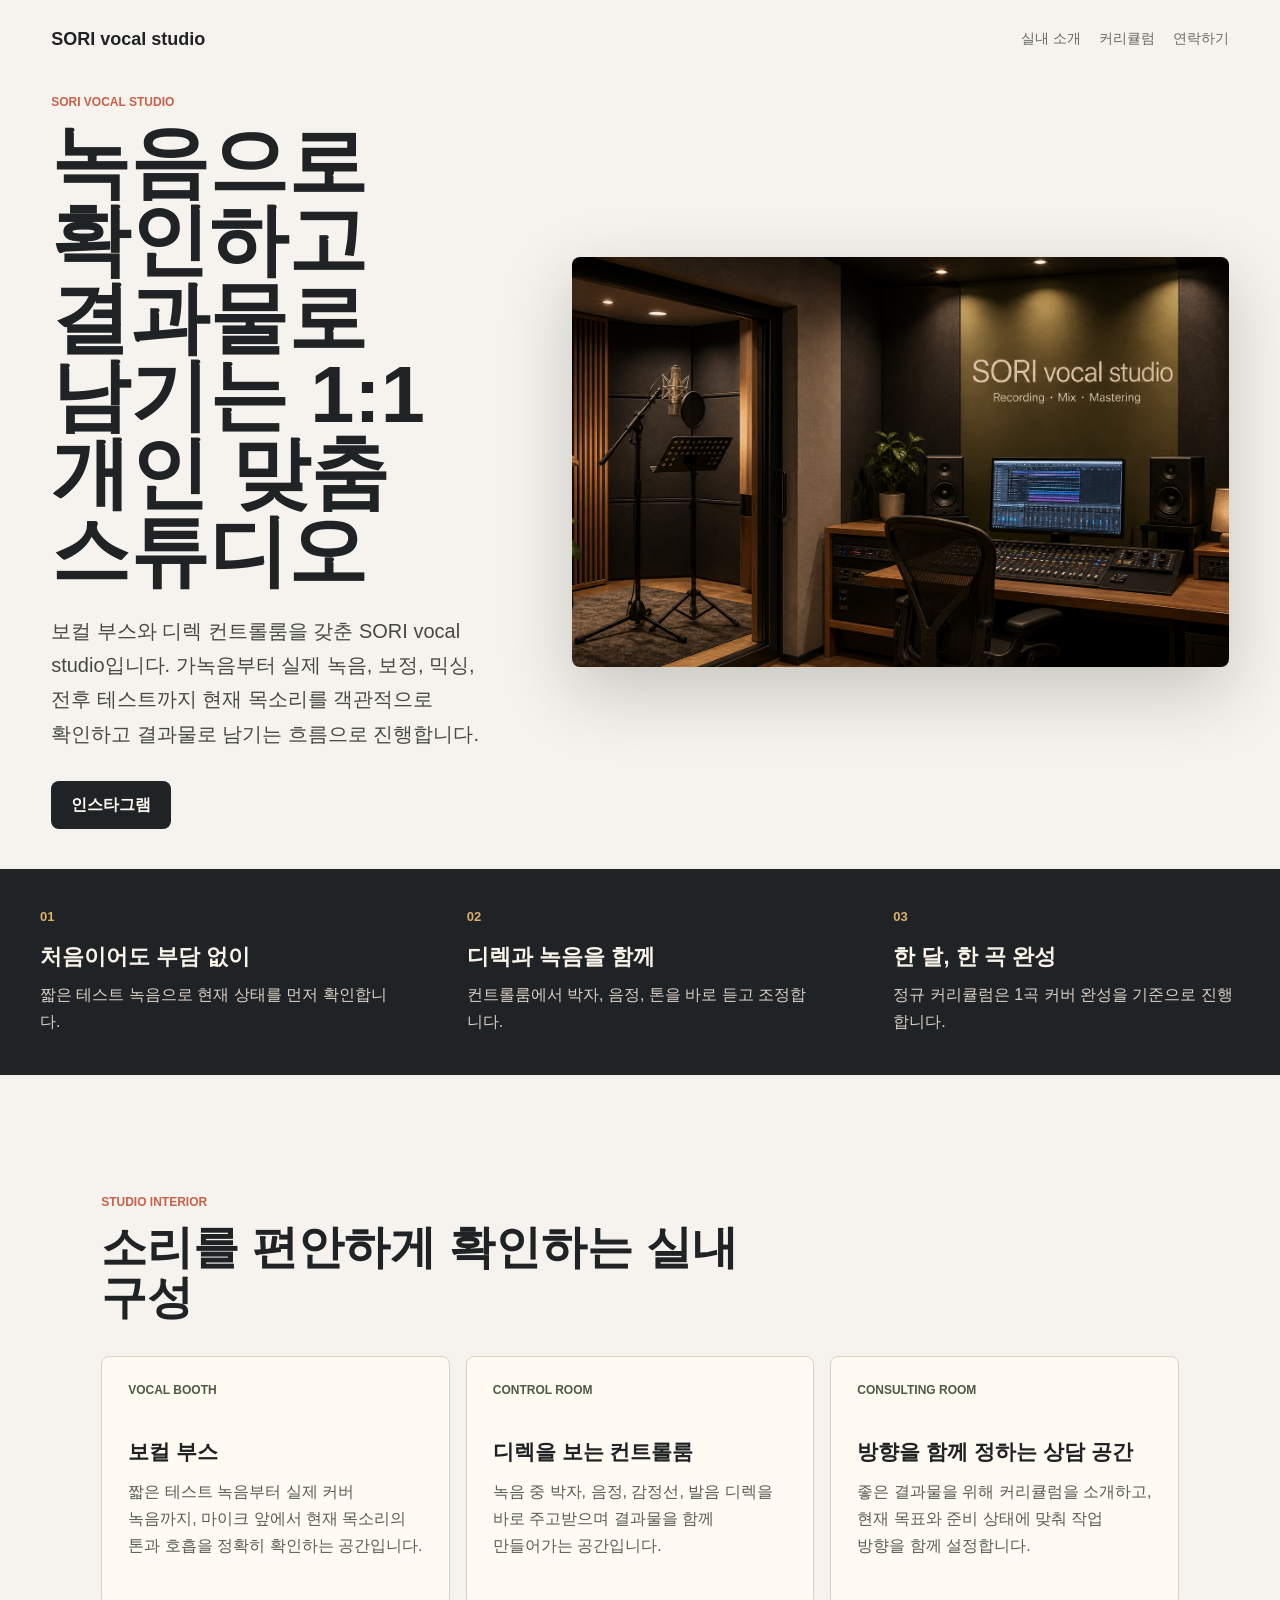
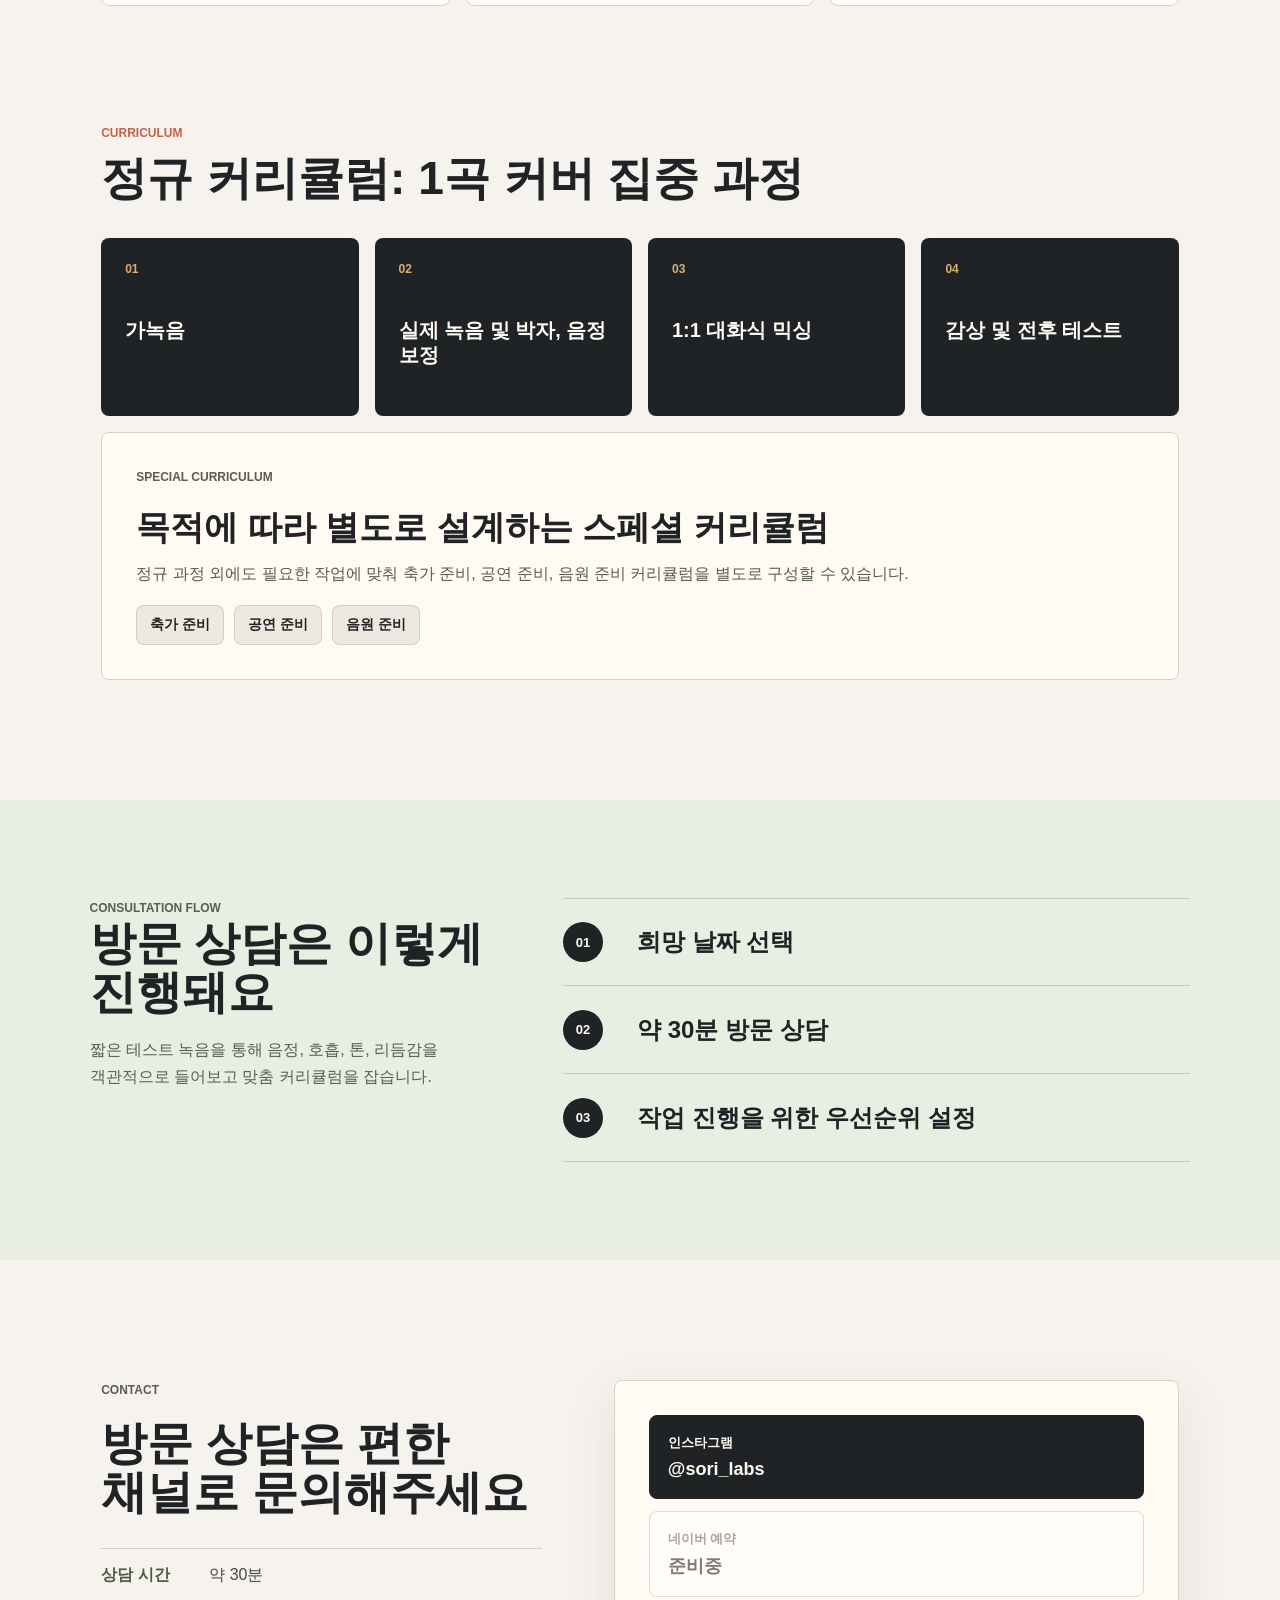
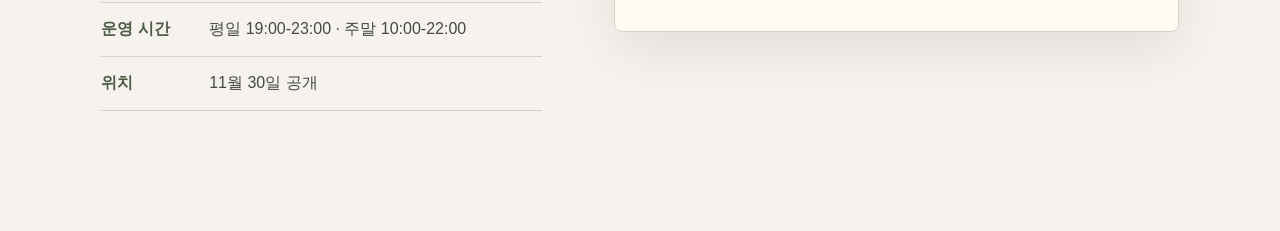
==== index.html @ 69e4630c "Publish SORI vocal studio site" ====
<!doctype html>
<html lang="ko">
  <head>
    <meta charset="utf-8" />
    <meta name="viewport" content="width=device-width, initial-scale=1" />
    <title>SORI vocal studio | 1:1 개인 맞춤 스튜디오</title>
    <meta
      name="description"
      content="녹음으로 확인하고 결과물로 남기는 SORI vocal studio의 1:1 개인 맞춤 스튜디오."
    />
    <meta property="og:title" content="SORI vocal studio" />
    <meta
      property="og:description"
      content="1곡 커버 집중 과정과 스페셜 커리큘럼을 확인하고 방문 상담을 예약해보세요."
    />
    <meta property="og:image" content="./og.png" />
    <meta property="og:type" content="website" />
    <link rel="stylesheet" href="./styles.css" />
  </head>
  <body>
    <header class="hero" id="top">
      <nav class="topbar" aria-label="주요 메뉴">
        <a class="brand" href="#top">SORI vocal studio</a>
        <div class="navlinks">
          <a href="#space">실내 소개</a>
          <a href="#curriculum">커리큘럼</a>
          <a href="#contact">연락하기</a>
        </div>
      </nav>

      <div class="heroGrid">
        <div class="heroCopy">
          <p class="eyebrow">SORI vocal studio</p>
          <h1>녹음으로 확인하고 결과물로 남기는 1:1 개인 맞춤 스튜디오</h1>
          <p class="lead">
            보컬 부스와 디렉 컨트롤룸을 갖춘 SORI vocal studio입니다.
            가녹음부터 실제 녹음, 보정, 믹싱, 전후 테스트까지 현재 목소리를
            객관적으로 확인하고 결과물로 남기는 흐름으로 진행합니다.
          </p>
          <div class="heroActions">
            <a
              class="primaryLink"
              href="https://www.instagram.com/sori_labs/"
              target="_blank"
              rel="noreferrer"
            >
              인스타그램
            </a>
          </div>
        </div>

        <figure class="heroVisual">
          <img
            src="./og.png"
            alt="보컬 부스와 컨트롤룸이 함께 보이는 SORI vocal studio 실내"
          />
        </figure>
      </div>
    </header>

    <main>
      <section class="introBand" aria-label="스튜디오 요약">
        <div class="introItem">
          <span>01</span>
          <strong>처음이어도 부담 없이</strong>
          <p>짧은 테스트 녹음으로 현재 상태를 먼저 확인합니다.</p>
        </div>
        <div class="introItem">
          <span>02</span>
          <strong>디렉과 녹음을 함께</strong>
          <p>컨트롤룸에서 박자, 음정, 톤을 바로 듣고 조정합니다.</p>
        </div>
        <div class="introItem">
          <span>03</span>
          <strong>한 달, 한 곡 완성</strong>
          <p>정규 커리큘럼은 1곡 커버 완성을 기준으로 진행합니다.</p>
        </div>
      </section>

      <section class="section" id="space">
        <div class="sectionHeader">
          <p class="eyebrow">Studio interior</p>
          <h2>소리를 편안하게 확인하는 실내 구성</h2>
        </div>
        <div class="featureGrid">
          <article class="featureCard">
            <span>Vocal booth</span>
            <h3>보컬 부스</h3>
            <p>
              짧은 테스트 녹음부터 실제 커버 녹음까지, 마이크 앞에서 현재
              목소리의 톤과 호흡을 정확히 확인하는 공간입니다.
            </p>
          </article>
          <article class="featureCard">
            <span>Control room</span>
            <h3>디렉을 보는 컨트롤룸</h3>
            <p>
              녹음 중 박자, 음정, 감정선, 발음 디렉을 바로 주고받으며
              결과물을 함께 만들어가는 공간입니다.
            </p>
          </article>
          <article class="featureCard">
            <span>Consulting room</span>
            <h3>방향을 함께 정하는 상담 공간</h3>
            <p>
              좋은 결과물을 위해 커리큘럼을 소개하고, 현재 목표와 준비 상태에
              맞춰 작업 방향을 함께 설정합니다.
            </p>
          </article>
        </div>
      </section>

      <section class="section curriculumSection" id="curriculum">
        <div class="sectionHeader">
          <p class="eyebrow">Curriculum</p>
          <h2>정규 커리큘럼: 1곡 커버 집중 과정</h2>
        </div>
        <div class="curriculumGrid">
          <article class="curriculumCard">
            <span>01</span>
            <h3>가녹음</h3>
          </article>
          <article class="curriculumCard">
            <span>02</span>
            <h3>실제 녹음 및 박자, 음정 보정</h3>
          </article>
          <article class="curriculumCard">
            <span>03</span>
            <h3>1:1 대화식 믹싱</h3>
          </article>
          <article class="curriculumCard">
            <span>04</span>
            <h3>감상 및 전후 테스트</h3>
          </article>
        </div>
        <div class="specialCurriculum">
          <p class="eyebrow">Special curriculum</p>
          <h3>목적에 따라 별도로 설계하는 스페셜 커리큘럼</h3>
          <p>
            정규 과정 외에도 필요한 작업에 맞춰 축가 준비, 공연 준비, 음원
            준비 커리큘럼을 별도로 구성할 수 있습니다.
          </p>
          <ul>
            <li>축가 준비</li>
            <li>공연 준비</li>
            <li>음원 준비</li>
          </ul>
        </div>
      </section>

      <section class="processBand" aria-label="방문 상담 진행 순서">
        <div>
          <p class="eyebrow">Consultation flow</p>
          <h2>방문 상담은 이렇게 진행돼요</h2>
          <p>
            짧은 테스트 녹음을 통해 음정, 호흡, 톤, 리듬감을 객관적으로
            들어보고 맞춤 커리큘럼을 잡습니다.
          </p>
        </div>
        <ol>
          <li>희망 날짜 선택</li>
          <li>약 30분 방문 상담</li>
          <li>작업 진행을 위한 우선순위 설정</li>
        </ol>
      </section>

      <section class="contactSection" id="contact">
        <div class="contactCopy">
          <p class="eyebrow">Contact</p>
          <h2>방문 상담은 편한 채널로 문의해주세요</h2>
          <dl class="details">
            <div>
              <dt>상담 시간</dt>
              <dd>약 30분</dd>
            </div>
            <div>
              <dt>운영 시간</dt>
              <dd>평일 19:00-23:00 · 주말 10:00-22:00</dd>
            </div>
            <div>
              <dt>위치</dt>
              <dd>11월 30일 공개</dd>
            </div>
          </dl>
        </div>

        <div class="contactPanel" aria-label="상담 연락 링크">
          <a
            class="contactButton primary"
            href="https://www.instagram.com/sori_labs/"
            target="_blank"
            rel="noreferrer"
          >
            <span>인스타그램</span>
            <strong>@sori_labs</strong>
          </a>
          <span class="contactButton disabled" aria-disabled="true">
            <span>네이버 예약</span>
            <strong>준비중</strong>
          </span>
        </div>
      </section>
    </main>
  </body>
</html>
---- styles.css ----
:root {
  --background: #f6f3ee;
  --foreground: #151719;
  --muted: #666a64;
  --line: #d8d1c6;
  --panel: #fffaf2;
  --charcoal: #202326;
  --olive: #4d5a45;
  --coral: #c9604a;
  --gold: #d8b06a;
}

* {
  box-sizing: border-box;
}

html {
  scroll-behavior: smooth;
}

body {
  margin: 0;
  background: var(--background);
  color: var(--foreground);
  font-family:
    -apple-system, BlinkMacSystemFont, "Segoe UI", "Noto Sans KR", Arial,
    sans-serif;
}

a {
  color: inherit;
  text-decoration: none;
}

img {
  display: block;
  max-width: 100%;
}

.hero {
  min-height: 92svh;
  padding: 22px clamp(18px, 4vw, 56px) 40px;
}

.topbar {
  align-items: center;
  display: flex;
  justify-content: space-between;
  margin: 0 auto 38px;
  max-width: 1180px;
}

.brand {
  color: var(--charcoal);
  font-size: 18px;
  font-weight: 800;
}

.navlinks {
  align-items: center;
  display: flex;
  gap: 18px;
  color: var(--muted);
  font-size: 14px;
}

.navlinks a {
  border-bottom: 1px solid transparent;
  padding: 8px 0;
}

.navlinks a:hover {
  border-color: var(--coral);
  color: var(--foreground);
}

.heroGrid {
  align-items: center;
  display: grid;
  gap: clamp(28px, 5vw, 70px);
  grid-template-columns: minmax(0, 0.82fr) minmax(360px, 1.18fr);
  margin: 0 auto;
  max-width: 1180px;
}

.heroCopy {
  max-width: 590px;
}

.eyebrow {
  color: var(--coral);
  font-size: 12px;
  font-weight: 800;
  margin: 0 0 14px;
  text-transform: uppercase;
}

h1,
h2,
h3,
p {
  margin-top: 0;
}

h1 {
  color: var(--charcoal);
  font-size: clamp(44px, 6.2vw, 82px);
  font-weight: 850;
  letter-spacing: 0;
  line-height: 0.98;
  margin-bottom: 24px;
  word-break: keep-all;
}

h2 {
  color: var(--charcoal);
  font-size: clamp(28px, 3.6vw, 48px);
  font-weight: 830;
  letter-spacing: 0;
  line-height: 1.08;
  margin-bottom: 18px;
  word-break: keep-all;
}

h3 {
  color: var(--charcoal);
  font-size: 21px;
  line-height: 1.25;
  margin-bottom: 12px;
  word-break: keep-all;
}

.lead {
  color: #454944;
  font-size: clamp(17px, 2vw, 20px);
  line-height: 1.72;
  margin-bottom: 30px;
  word-break: keep-all;
}

.heroActions {
  align-items: center;
  display: flex;
  flex-wrap: wrap;
  gap: 12px;
}

.primaryLink,
.secondaryLink {
  align-items: center;
  border-radius: 8px;
  display: inline-flex;
  font-weight: 800;
  justify-content: center;
  min-height: 48px;
  padding: 0 20px;
}

.primaryLink {
  background: var(--charcoal);
  color: #fffaf2;
}

.secondaryLink {
  border: 1px solid var(--line);
  color: var(--charcoal);
}

.heroVisual {
  aspect-ratio: 16 / 10;
  border-radius: 8px;
  box-shadow: 0 24px 70px rgba(34, 32, 27, 0.22);
  margin: 0;
  overflow: hidden;
}

.heroVisual img {
  height: 100%;
  object-fit: cover;
  width: 100%;
}

.introBand {
  background: var(--charcoal);
  color: #f8f2e8;
  display: grid;
  grid-template-columns: repeat(3, minmax(0, 1fr));
}

.introItem {
  min-height: 170px;
  padding: clamp(24px, 4vw, 40px);
}

.introItem span {
  color: var(--gold);
  display: block;
  font-size: 13px;
  font-weight: 800;
  margin-bottom: 18px;
}

.introItem strong {
  display: block;
  font-size: 22px;
  margin-bottom: 10px;
}

.introItem p {
  color: #d9d0c5;
  line-height: 1.65;
  margin-bottom: 0;
}

.section,
.contactSection {
  margin: 0 auto;
  max-width: 1180px;
  padding: clamp(70px, 10vw, 120px) clamp(18px, 4vw, 56px);
}

.sectionHeader {
  max-width: 720px;
}

.featureGrid,
.curriculumGrid {
  display: grid;
  gap: 16px;
  margin-top: 34px;
}

.featureGrid {
  grid-template-columns: repeat(3, minmax(0, 1fr));
}

.curriculumGrid {
  grid-template-columns: repeat(4, minmax(0, 1fr));
}

.featureCard,
.specialCurriculum {
  background: var(--panel);
  border: 1px solid var(--line);
  border-radius: 8px;
}

.featureCard {
  min-height: 250px;
  padding: 26px;
}

.featureCard span,
.curriculumCard span {
  display: block;
  font-size: 12px;
  font-weight: 900;
  margin-bottom: 42px;
  text-transform: uppercase;
}

.featureCard span {
  color: var(--olive);
}

.featureCard p,
.contactCopy p,
.processBand p,
.specialCurriculum p {
  color: #585d57;
  line-height: 1.7;
  margin-bottom: 18px;
  word-break: keep-all;
}

.curriculumSection {
  padding-top: 0;
}

.curriculumCard {
  background: var(--charcoal);
  border-radius: 8px;
  color: #fffaf2;
  min-height: 178px;
  padding: 24px;
}

.curriculumCard span {
  color: var(--gold);
}

.curriculumCard h3 {
  color: #fffaf2;
  font-size: 20px;
  margin-bottom: 0;
}

.specialCurriculum {
  margin-top: 16px;
  padding: clamp(24px, 4vw, 34px);
}

.specialCurriculum h3 {
  font-size: clamp(24px, 3vw, 34px);
}

.specialCurriculum ul {
  display: flex;
  flex-wrap: wrap;
  gap: 10px;
  list-style: none;
  margin: 0;
  padding: 0;
}

.specialCurriculum li {
  background: rgba(77, 90, 69, 0.1);
  border: 1px solid rgba(77, 90, 69, 0.18);
  border-radius: 8px;
  color: var(--charcoal);
  font-size: 14px;
  font-weight: 900;
  padding: 10px 13px;
}

.processBand {
  align-items: start;
  background: #e9eee3;
  display: grid;
  gap: clamp(30px, 6vw, 72px);
  grid-template-columns: minmax(280px, 0.64fr) minmax(360px, 1fr);
  padding: clamp(64px, 9vw, 98px) clamp(18px, 7vw, 90px);
}

.processBand ol {
  display: grid;
  gap: 0;
  list-style: none;
  margin: 0;
  padding: 0;
}

.processBand li {
  align-items: center;
  border-bottom: 1px solid rgba(77, 90, 69, 0.22);
  color: var(--charcoal);
  counter-increment: process-step;
  display: grid;
  font-size: clamp(18px, 2vw, 24px);
  font-weight: 800;
  gap: 20px;
  grid-template-columns: 54px 1fr;
  min-height: 88px;
  padding: 18px 0;
  word-break: keep-all;
}

.processBand li:first-child {
  border-top: 1px solid rgba(77, 90, 69, 0.22);
}

.processBand li::before {
  align-items: center;
  background: var(--charcoal);
  border-radius: 999px;
  color: #fffaf2;
  content: counter(process-step, decimal-leading-zero);
  display: inline-flex;
  font-size: 13px;
  font-weight: 900;
  height: 40px;
  justify-content: center;
  width: 40px;
}

.processBand p {
  margin-bottom: 0;
  max-width: 520px;
}

.contactSection {
  align-items: start;
  display: grid;
  gap: clamp(28px, 6vw, 72px);
  grid-template-columns: minmax(0, 0.78fr) minmax(360px, 1fr);
}

.details {
  border-top: 1px solid var(--line);
  margin: 30px 0 0;
}

.details div {
  border-bottom: 1px solid var(--line);
  display: grid;
  gap: 16px;
  grid-template-columns: 92px 1fr;
  padding: 16px 0;
}

.details dt {
  color: var(--olive);
  font-weight: 900;
}

.details dd {
  color: #454944;
  margin: 0;
}

.contactPanel {
  background: #fffaf2;
  border: 1px solid var(--line);
  border-radius: 8px;
  box-shadow: 0 18px 50px rgba(54, 48, 38, 0.1);
  display: grid;
  gap: 12px;
  padding: clamp(22px, 4vw, 34px);
}

.contactButton {
  background: #fff;
  border: 1px solid #cbc4ba;
  border-radius: 8px;
  display: grid;
  gap: 6px;
  min-height: 84px;
  padding: 18px;
  transition:
    border-color 160ms ease,
    transform 160ms ease;
}

.contactButton:hover {
  border-color: var(--coral);
  transform: translateY(-1px);
}

.contactButton span {
  color: var(--muted);
  font-size: 13px;
  font-weight: 800;
}

.contactButton strong {
  color: var(--charcoal);
  font-size: 18px;
  word-break: break-word;
}

.contactButton.primary {
  background: var(--charcoal);
  border-color: var(--charcoal);
}

.contactButton.primary span,
.contactButton.primary strong {
  color: #fffaf2;
}

.contactButton.disabled {
  cursor: default;
  opacity: 0.58;
}

.contactButton.disabled:hover {
  border-color: #cbc4ba;
  transform: none;
}

@media (max-width: 880px) {
  .hero {
    min-height: auto;
  }

  .heroGrid,
  .processBand,
  .contactSection {
    grid-template-columns: 1fr;
  }

  .introBand,
  .featureGrid,
  .curriculumGrid {
    grid-template-columns: 1fr;
  }

  .featureCard,
  .curriculumCard,
  .introItem {
    min-height: auto;
  }

  .featureCard span,
  .curriculumCard span {
    margin-bottom: 22px;
  }
}

@media (max-width: 560px) {
  body {
    overflow-x: hidden;
  }

  .hero {
    padding: 14px 16px 34px;
  }

  .topbar {
    align-items: stretch;
    display: grid;
    gap: 14px;
    margin-bottom: 28px;
  }

  .navlinks {
    background: rgba(255, 250, 242, 0.72);
    border: 1px solid var(--line);
    border-radius: 8px;
    display: grid;
    gap: 0;
    grid-template-columns: repeat(3, minmax(0, 1fr));
    overflow: hidden;
  }

  .navlinks a {
    border-bottom: 0;
    font-size: 13px;
    min-height: 42px;
    padding: 12px 6px;
    text-align: center;
  }

  h1 {
    font-size: 32px;
    line-height: 1.08;
    margin-bottom: 18px;
  }

  h2 {
    font-size: 28px;
    line-height: 1.16;
  }

  h3 {
    font-size: 20px;
  }

  .lead {
    font-size: 16px;
    line-height: 1.65;
    margin-bottom: 22px;
  }

  .heroActions {
    display: grid;
    grid-template-columns: repeat(2, minmax(0, 1fr));
  }

  .primaryLink,
  .secondaryLink {
    min-height: 46px;
    width: 100%;
  }

  .heroVisual {
    aspect-ratio: 16 / 10;
    box-shadow: 0 14px 34px rgba(34, 32, 27, 0.18);
  }

  .introItem {
    padding: 22px 18px;
  }

  .introItem span {
    margin-bottom: 12px;
  }

  .introItem strong {
    font-size: 20px;
  }

  .section,
  .contactSection {
    padding: 56px 16px;
  }

  .featureGrid,
  .curriculumGrid {
    gap: 12px;
    margin-top: 24px;
  }

  .featureCard,
  .curriculumCard,
  .specialCurriculum,
  .contactPanel {
    padding: 20px;
  }

  .specialCurriculum ul {
    display: grid;
    grid-template-columns: 1fr;
  }

  .specialCurriculum li {
    text-align: center;
  }

  .processBand {
    gap: 28px;
    padding: 56px 16px;
  }

  .processBand p {
    max-width: none;
  }

  .processBand li {
    font-size: 18px;
    gap: 14px;
    grid-template-columns: 44px 1fr;
    min-height: 74px;
    padding: 16px 0;
  }

  .processBand li::before {
    font-size: 12px;
    height: 34px;
    width: 34px;
  }

  .details {
    margin-top: 22px;
  }

  .details div {
    grid-template-columns: 1fr;
  }

  .contactPanel {
    gap: 10px;
  }

  .contactButton {
    min-height: 76px;
    padding: 16px;
  }
}
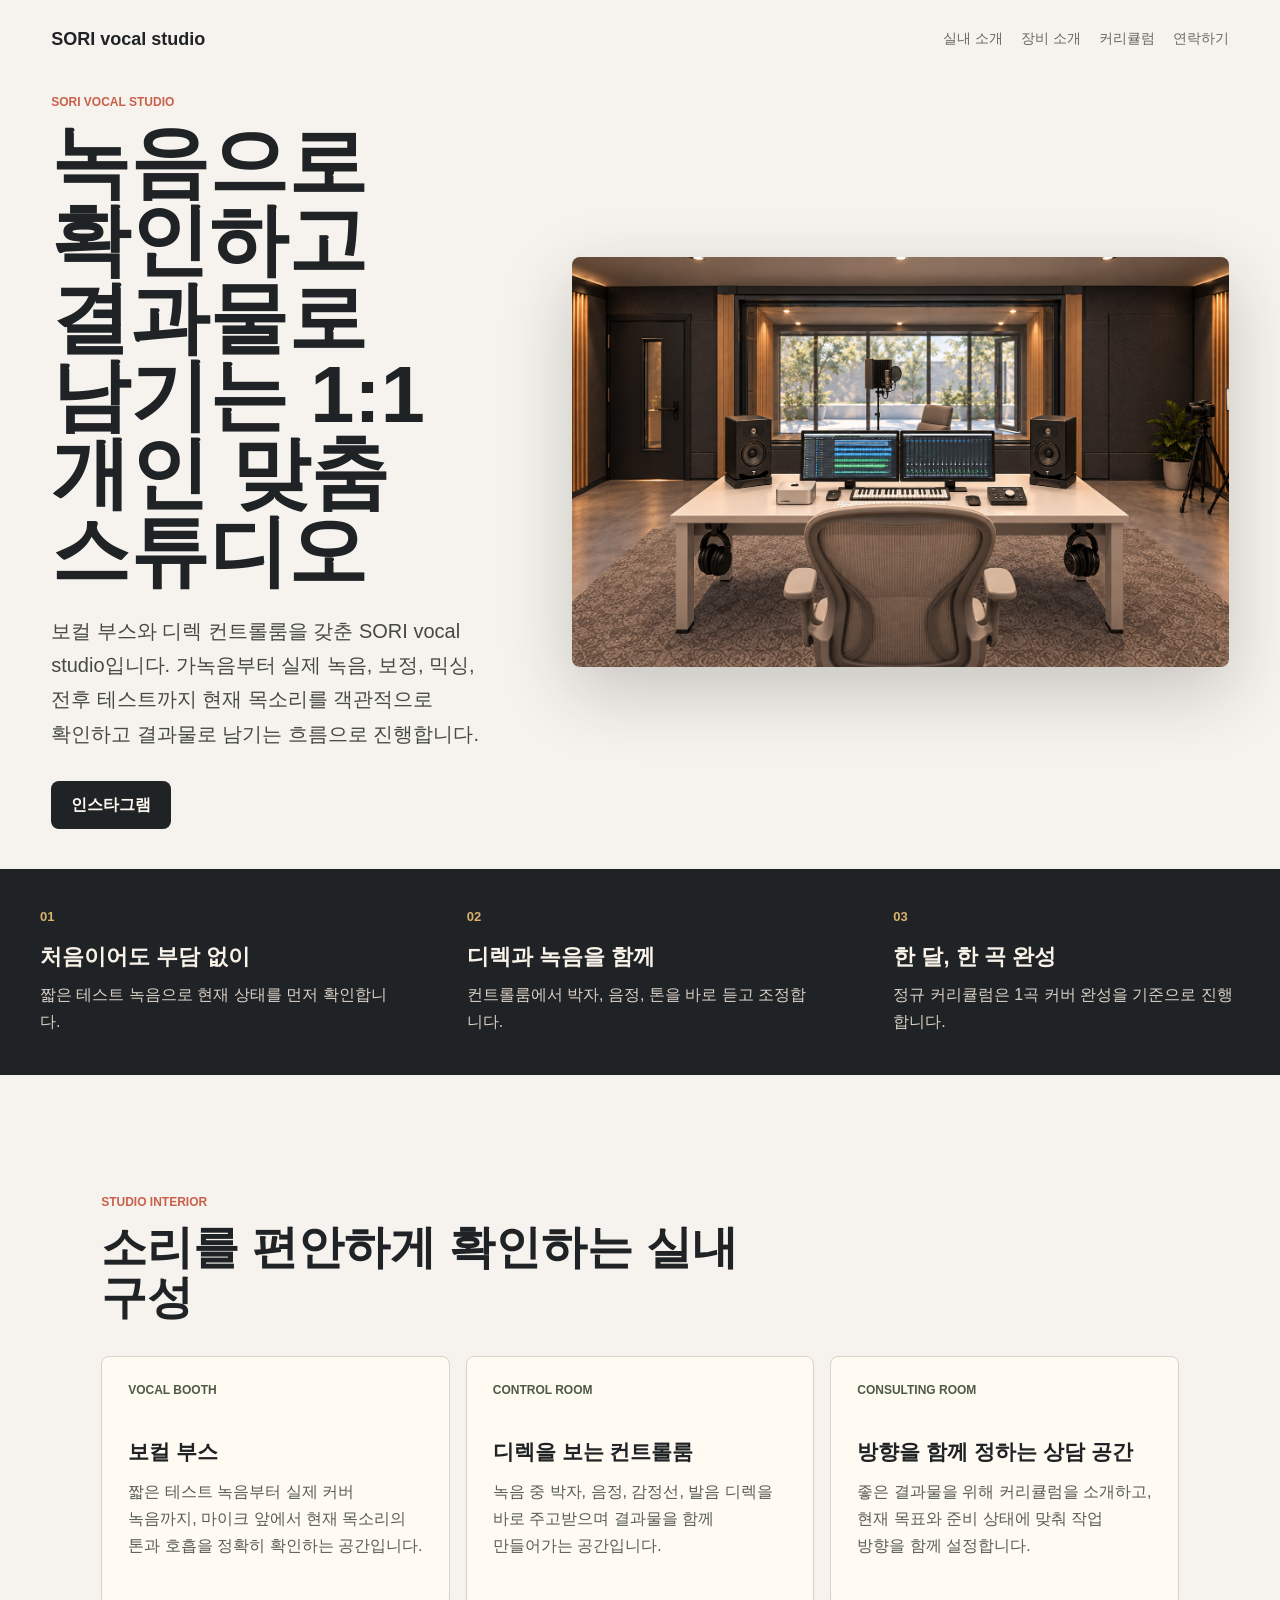
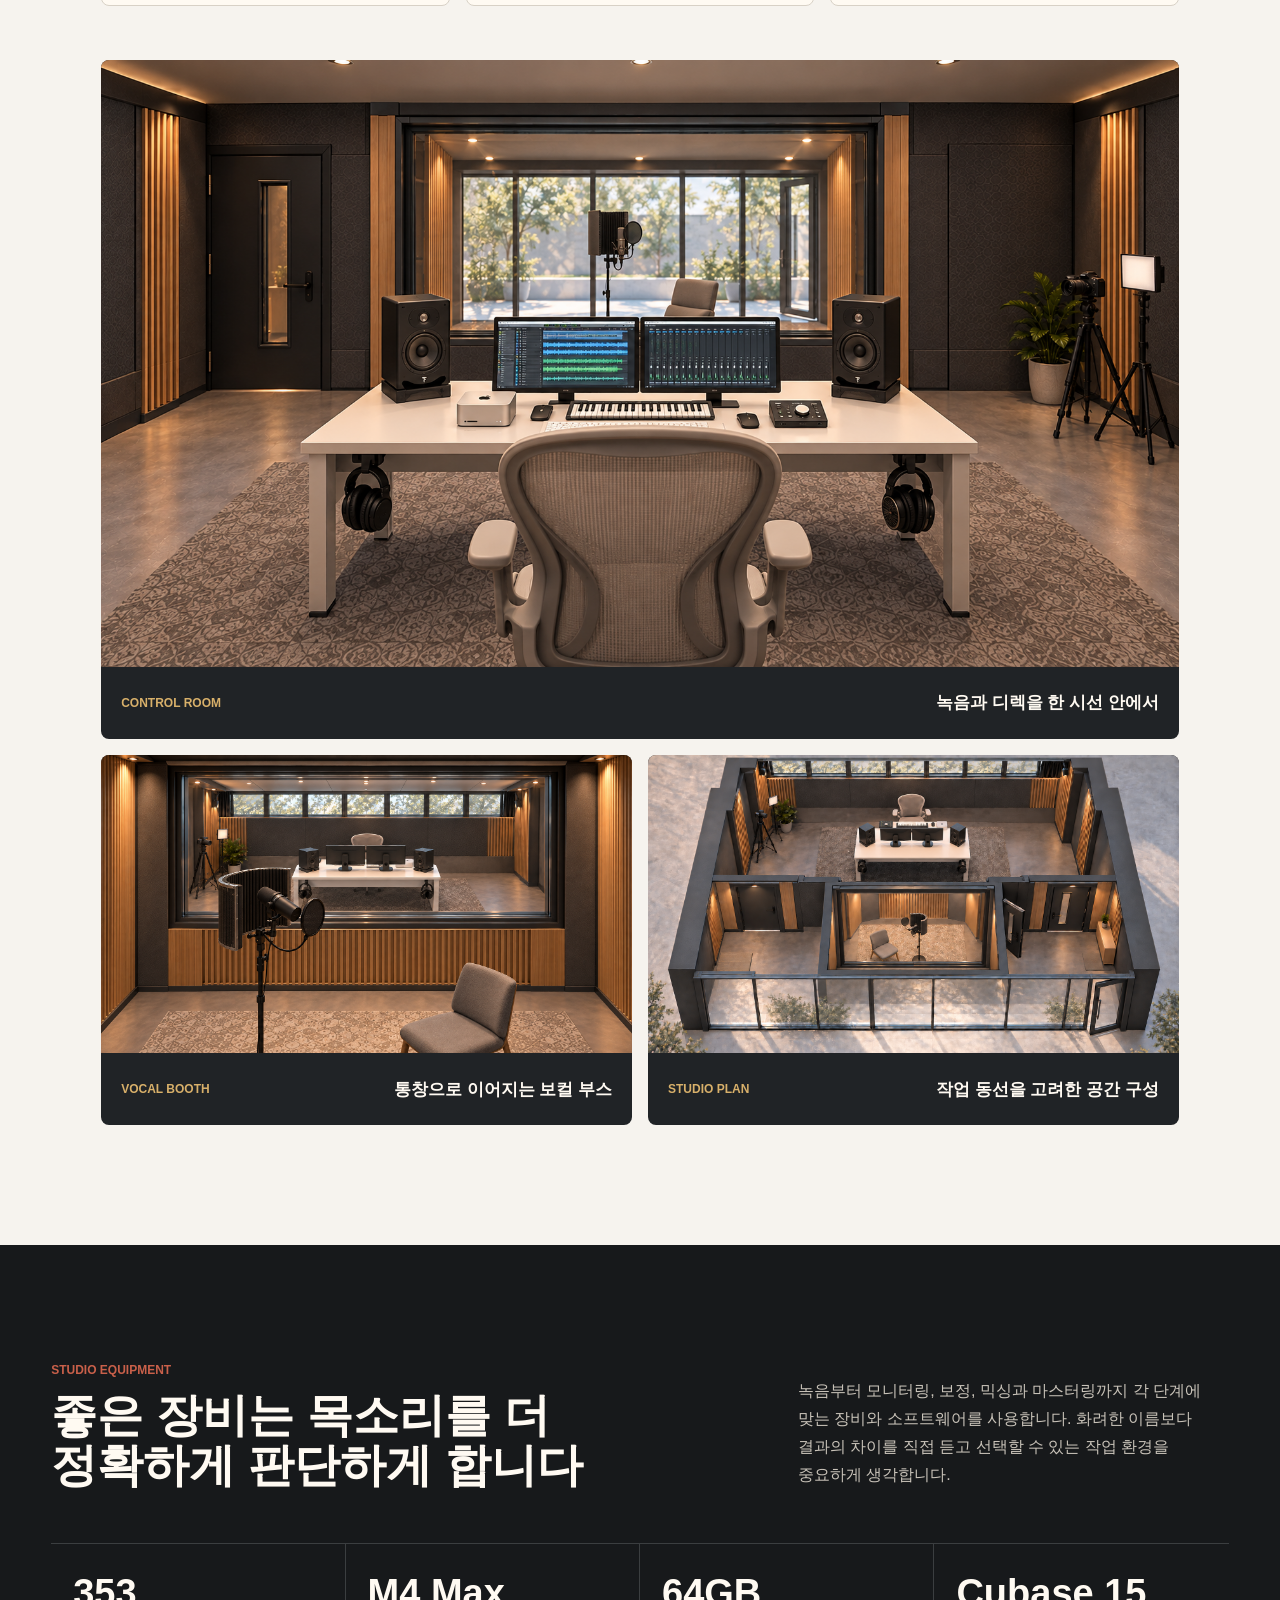
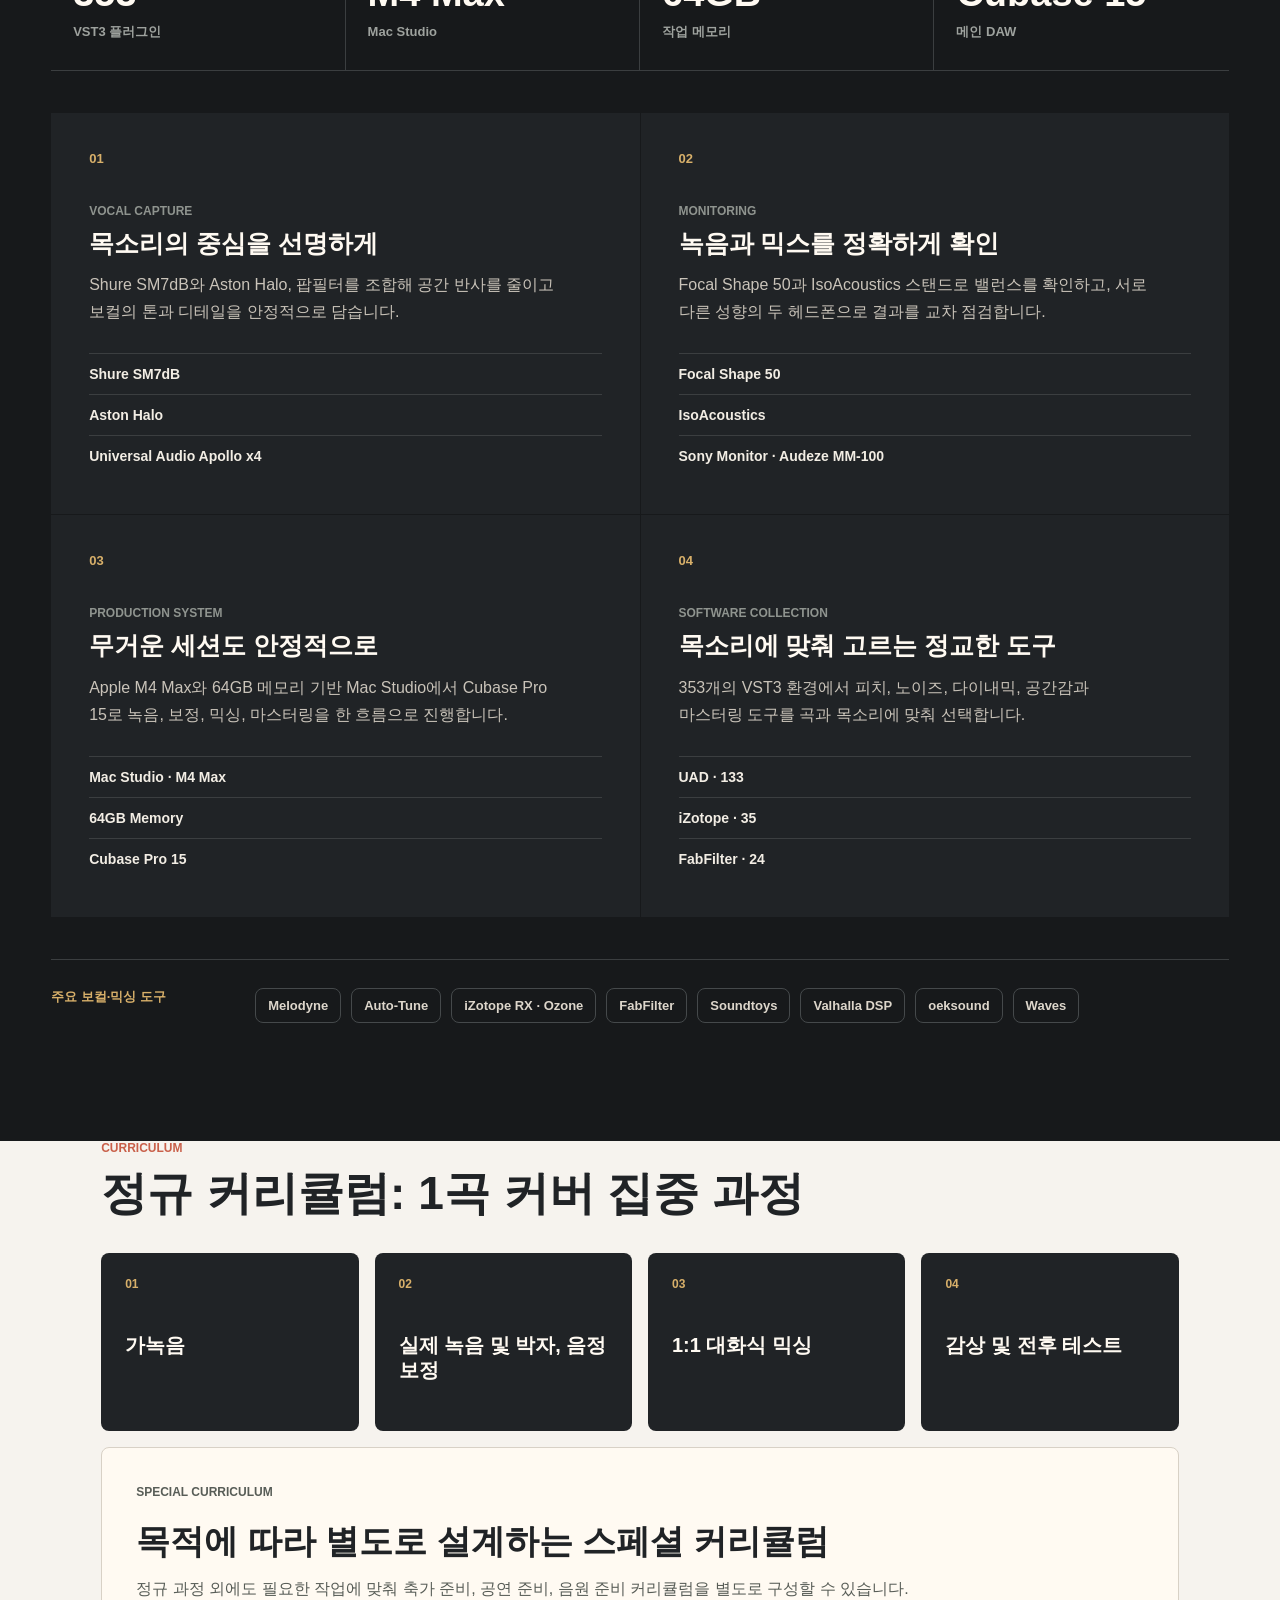
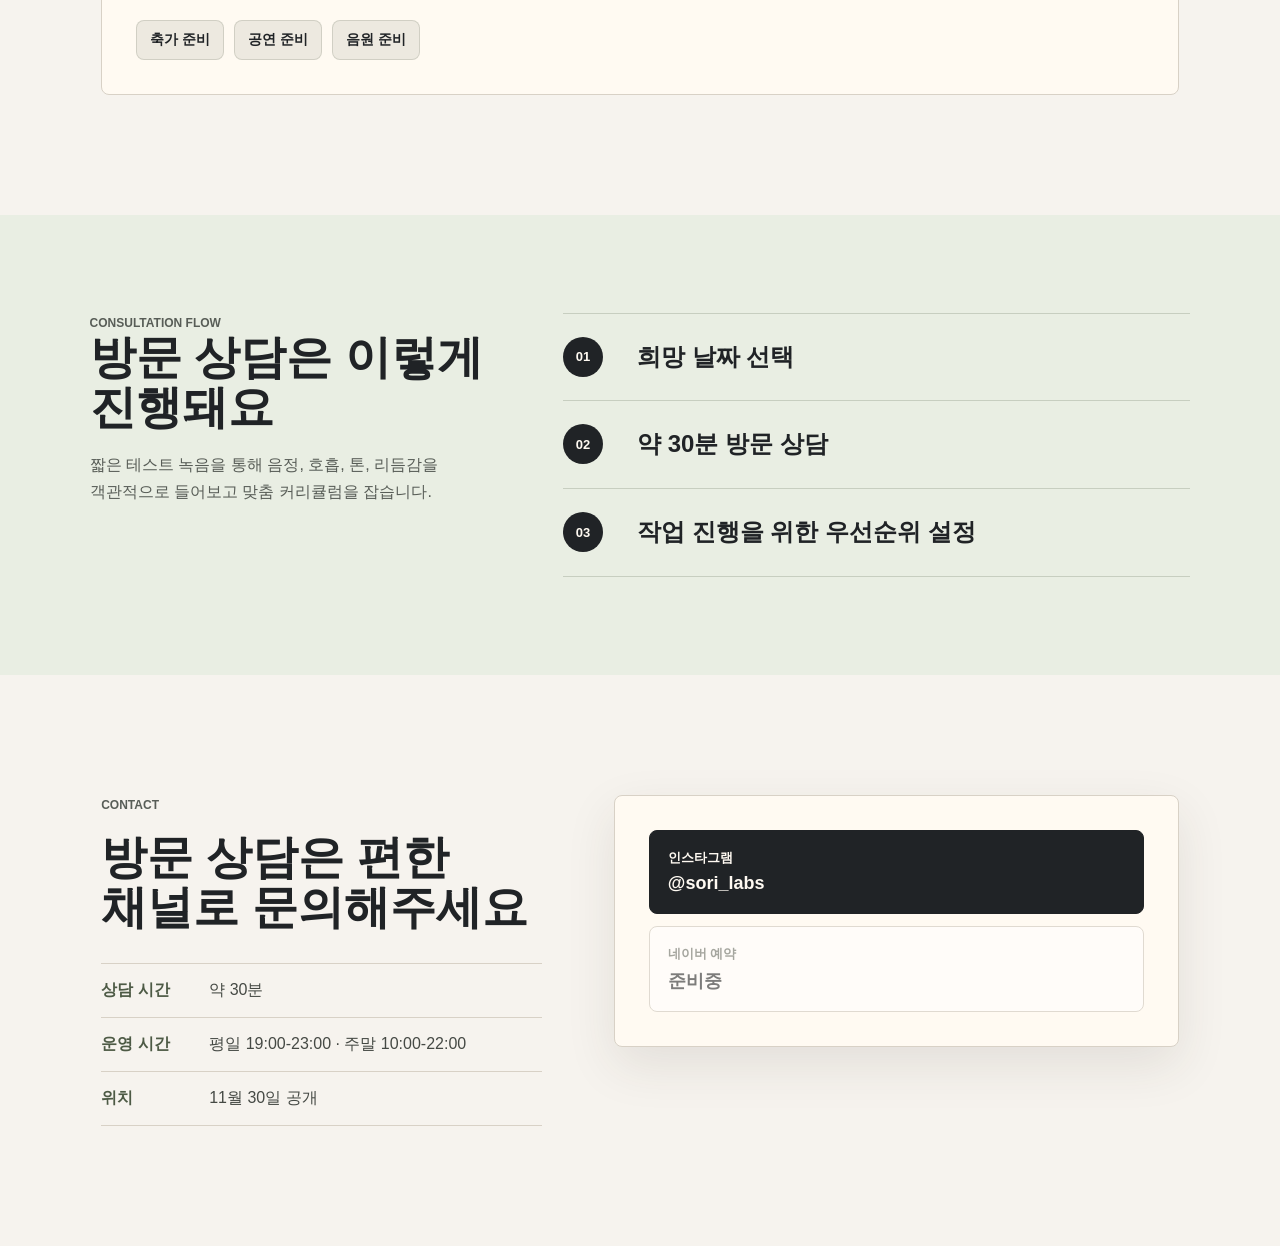
==== commit 4b503679: "Add studio gallery and equipment showcase" ====
--- a/index.html
+++ b/index.html
@@ -15,7 +15,7 @@
     />
     <meta property="og:image" content="./og.png" />
     <meta property="og:type" content="website" />
-    <link rel="stylesheet" href="./styles.css" />
+    <link rel="stylesheet" href="./styles.css?v=20260917-2" />
   </head>
   <body>
     <header class="hero" id="top">
@@ -23,6 +23,7 @@
         <a class="brand" href="#top">SORI vocal studio</a>
         <div class="navlinks">
           <a href="#space">실내 소개</a>
+          <a href="#equipment">장비 소개</a>
           <a href="#curriculum">커리큘럼</a>
           <a href="#contact">연락하기</a>
         </div>
@@ -51,8 +52,8 @@
 
         <figure class="heroVisual">
           <img
-            src="./og.png"
-            alt="보컬 부스와 컨트롤룸이 함께 보이는 SORI vocal studio 실내"
+            src="./studio-assets/control-room.png"
+            alt="보컬 부스가 정면으로 보이는 SORI vocal studio 컨트롤룸"
           />
         </figure>
       </div>
@@ -107,6 +108,123 @@
               맞춰 작업 방향을 함께 설정합니다.
             </p>
           </article>
+        </div>
+
+        <div class="studioGallery" aria-label="SORI vocal studio 공간 이미지">
+          <figure class="galleryFeature">
+            <img
+              src="./studio-assets/control-room.png"
+              alt="컨트롤룸 작업석과 통창 너머 보컬 부스"
+            />
+            <figcaption>
+              <span>Control room</span>
+              <strong>녹음과 디렉을 한 시선 안에서</strong>
+            </figcaption>
+          </figure>
+          <figure>
+            <img
+              src="./studio-assets/booth-view.png"
+              alt="보컬 부스에서 바라본 컨트롤룸"
+            />
+            <figcaption>
+              <span>Vocal booth</span>
+              <strong>통창으로 이어지는 보컬 부스</strong>
+            </figcaption>
+          </figure>
+          <figure>
+            <img
+              src="./studio-assets/top-view.png"
+              alt="컨트롤룸과 보컬 부스가 구분된 스튜디오 탑뷰"
+            />
+            <figcaption>
+              <span>Studio plan</span>
+              <strong>작업 동선을 고려한 공간 구성</strong>
+            </figcaption>
+          </figure>
+        </div>
+      </section>
+
+      <section class="equipmentSection" id="equipment">
+        <div class="equipmentInner">
+          <div class="equipmentHeader">
+            <div>
+              <p class="eyebrow">Studio equipment</p>
+              <h2>좋은 장비는 목소리를 더 정확하게 판단하게 합니다</h2>
+            </div>
+            <p>
+              녹음부터 모니터링, 보정, 믹싱과 마스터링까지 각 단계에 맞는
+              장비와 소프트웨어를 사용합니다. 화려한 이름보다 결과의 차이를
+              직접 듣고 선택할 수 있는 작업 환경을 중요하게 생각합니다.
+            </p>
+          </div>
+
+          <div class="equipmentStats" aria-label="작업 시스템 요약">
+            <div><strong>353</strong><span>VST3 플러그인</span></div>
+            <div><strong>M4 Max</strong><span>Mac Studio</span></div>
+            <div><strong>64GB</strong><span>작업 메모리</span></div>
+            <div><strong>Cubase 15</strong><span>메인 DAW</span></div>
+          </div>
+
+          <div class="equipmentGrid">
+            <article class="equipmentCard">
+              <span class="equipmentNumber">01</span>
+              <p class="equipmentLabel">Vocal capture</p>
+              <h3>목소리의 중심을 선명하게</h3>
+              <p>Shure SM7dB와 Aston Halo, 팝필터를 조합해 공간 반사를 줄이고 보컬의 톤과 디테일을 안정적으로 담습니다.</p>
+              <ul>
+                <li>Shure SM7dB</li>
+                <li>Aston Halo</li>
+                <li>Universal Audio Apollo x4</li>
+              </ul>
+            </article>
+            <article class="equipmentCard">
+              <span class="equipmentNumber">02</span>
+              <p class="equipmentLabel">Monitoring</p>
+              <h3>녹음과 믹스를 정확하게 확인</h3>
+              <p>Focal Shape 50과 IsoAcoustics 스탠드로 밸런스를 확인하고, 서로 다른 성향의 두 헤드폰으로 결과를 교차 점검합니다.</p>
+              <ul>
+                <li>Focal Shape 50</li>
+                <li>IsoAcoustics</li>
+                <li>Sony Monitor · Audeze MM-100</li>
+              </ul>
+            </article>
+            <article class="equipmentCard">
+              <span class="equipmentNumber">03</span>
+              <p class="equipmentLabel">Production system</p>
+              <h3>무거운 세션도 안정적으로</h3>
+              <p>Apple M4 Max와 64GB 메모리 기반 Mac Studio에서 Cubase Pro 15로 녹음, 보정, 믹싱, 마스터링을 한 흐름으로 진행합니다.</p>
+              <ul>
+                <li>Mac Studio · M4 Max</li>
+                <li>64GB Memory</li>
+                <li>Cubase Pro 15</li>
+              </ul>
+            </article>
+            <article class="equipmentCard">
+              <span class="equipmentNumber">04</span>
+              <p class="equipmentLabel">Software collection</p>
+              <h3>목소리에 맞춰 고르는 정교한 도구</h3>
+              <p>353개의 VST3 환경에서 피치, 노이즈, 다이내믹, 공간감과 마스터링 도구를 곡과 목소리에 맞춰 선택합니다.</p>
+              <ul>
+                <li>UAD · 133</li>
+                <li>iZotope · 35</li>
+                <li>FabFilter · 24</li>
+              </ul>
+            </article>
+          </div>
+
+          <div class="softwareShelf" aria-label="주요 소프트웨어 브랜드">
+            <span>주요 보컬·믹싱 도구</span>
+            <ul>
+              <li>Melodyne</li>
+              <li>Auto-Tune</li>
+              <li>iZotope RX · Ozone</li>
+              <li>FabFilter</li>
+              <li>Soundtoys</li>
+              <li>Valhalla DSP</li>
+              <li>oeksound</li>
+              <li>Waves</li>
+            </ul>
+          </div>
         </div>
       </section>
 
--- a/styles.css
+++ b/styles.css
@@ -468,6 +468,203 @@
   transform: none;
 }
 
+.studioGallery {
+  display: grid;
+  gap: 16px;
+  grid-template-columns: repeat(2, minmax(0, 1fr));
+  margin-top: 54px;
+}
+
+.studioGallery figure {
+  background: var(--charcoal);
+  border-radius: 8px;
+  margin: 0;
+  overflow: hidden;
+}
+
+.studioGallery .galleryFeature {
+  grid-column: 1 / -1;
+}
+
+.studioGallery img {
+  aspect-ratio: 16 / 9;
+  object-fit: cover;
+  width: 100%;
+}
+
+.studioGallery figcaption {
+  align-items: center;
+  color: #fffaf2;
+  display: flex;
+  gap: 16px;
+  justify-content: space-between;
+  min-height: 72px;
+  padding: 18px 20px;
+}
+
+.studioGallery figcaption span {
+  color: var(--gold);
+  flex: 0 0 auto;
+  font-size: 12px;
+  font-weight: 900;
+  text-transform: uppercase;
+}
+
+.studioGallery figcaption strong {
+  font-size: 17px;
+  text-align: right;
+  word-break: keep-all;
+}
+
+.equipmentSection {
+  background: #17191b;
+  color: #f8f2e8;
+  padding: clamp(72px, 10vw, 118px) clamp(18px, 4vw, 56px);
+}
+
+.equipmentInner {
+  margin: 0 auto;
+  max-width: 1180px;
+}
+
+.equipmentHeader {
+  align-items: end;
+  display: grid;
+  gap: clamp(28px, 6vw, 76px);
+  grid-template-columns: minmax(0, 1.12fr) minmax(300px, 0.72fr);
+}
+
+.equipmentHeader h2 {
+  color: #fffaf2;
+  margin-bottom: 0;
+}
+
+.equipmentHeader > p {
+  color: #c9c3b9;
+  line-height: 1.75;
+  margin-bottom: 2px;
+  word-break: keep-all;
+}
+
+.equipmentStats {
+  border-bottom: 1px solid #3b3e40;
+  border-top: 1px solid #3b3e40;
+  display: grid;
+  grid-template-columns: repeat(4, minmax(0, 1fr));
+  margin-top: 52px;
+}
+
+.equipmentStats div {
+  border-right: 1px solid #3b3e40;
+  display: grid;
+  gap: 7px;
+  min-height: 126px;
+  padding: 28px 22px;
+}
+
+.equipmentStats div:last-child {
+  border-right: 0;
+}
+
+.equipmentStats strong {
+  color: #fffaf2;
+  font-size: clamp(24px, 3vw, 38px);
+}
+
+.equipmentStats span {
+  color: #9ea29e;
+  font-size: 13px;
+  font-weight: 800;
+}
+
+.equipmentGrid {
+  display: grid;
+  gap: 1px;
+  grid-template-columns: repeat(2, minmax(0, 1fr));
+  margin-top: 42px;
+}
+
+.equipmentCard {
+  background: #202326;
+  min-height: 390px;
+  padding: clamp(24px, 4vw, 38px);
+}
+
+.equipmentNumber {
+  color: var(--gold);
+  display: block;
+  font-size: 13px;
+  font-weight: 900;
+  margin-bottom: 38px;
+}
+
+.equipmentLabel {
+  color: #8f948f;
+  font-size: 12px;
+  font-weight: 900;
+  margin-bottom: 10px;
+  text-transform: uppercase;
+}
+
+.equipmentCard h3 {
+  color: #fffaf2;
+  font-size: 25px;
+}
+
+.equipmentCard > p:not(.equipmentLabel) {
+  color: #c9c3b9;
+  line-height: 1.7;
+  margin-bottom: 28px;
+  max-width: 470px;
+  word-break: keep-all;
+}
+
+.equipmentCard ul,
+.softwareShelf ul {
+  list-style: none;
+  margin: 0;
+  padding: 0;
+}
+
+.equipmentCard li {
+  border-top: 1px solid #3b3e40;
+  color: #f2ede4;
+  font-size: 14px;
+  font-weight: 800;
+  padding: 12px 0;
+}
+
+.softwareShelf {
+  align-items: start;
+  border-top: 1px solid #3b3e40;
+  display: grid;
+  gap: 24px;
+  grid-template-columns: 180px 1fr;
+  margin-top: 42px;
+  padding-top: 28px;
+}
+
+.softwareShelf > span {
+  color: var(--gold);
+  font-size: 13px;
+  font-weight: 900;
+}
+
+.softwareShelf ul {
+  display: flex;
+  flex-wrap: wrap;
+  gap: 10px;
+}
+
+.softwareShelf li {
+  border: 1px solid #45494b;
+  border-radius: 8px;
+  color: #ddd6cb;
+  font-size: 13px;
+  font-weight: 800;
+  padding: 9px 12px;
+}
+
 @media (max-width: 880px) {
   .hero {
     min-height: auto;
@@ -475,14 +672,28 @@
 
   .heroGrid,
   .processBand,
-  .contactSection {
+  .contactSection,
+  .equipmentHeader {
     grid-template-columns: 1fr;
   }
 
   .introBand,
   .featureGrid,
-  .curriculumGrid {
+  .curriculumGrid,
+  .equipmentGrid {
     grid-template-columns: 1fr;
+  }
+
+  .equipmentStats {
+    grid-template-columns: repeat(2, minmax(0, 1fr));
+  }
+
+  .equipmentStats div:nth-child(2) {
+    border-right: 0;
+  }
+
+  .equipmentStats div:nth-child(-n + 2) {
+    border-bottom: 1px solid #3b3e40;
   }
 
   .featureCard,
@@ -519,7 +730,7 @@
     border-radius: 8px;
     display: grid;
     gap: 0;
-    grid-template-columns: repeat(3, minmax(0, 1fr));
+    grid-template-columns: repeat(4, minmax(0, 1fr));
     overflow: hidden;
   }
 
@@ -585,6 +796,59 @@
     padding: 56px 16px;
   }
 
+  .studioGallery {
+    gap: 12px;
+    grid-template-columns: 1fr;
+    margin-top: 34px;
+  }
+
+  .studioGallery .galleryFeature {
+    grid-column: auto;
+  }
+
+  .studioGallery figcaption {
+    align-items: start;
+    display: grid;
+    gap: 7px;
+    min-height: 0;
+    padding: 15px 16px 17px;
+  }
+
+  .studioGallery figcaption strong {
+    font-size: 16px;
+    text-align: left;
+  }
+
+  .equipmentSection {
+    padding: 58px 16px;
+  }
+
+  .equipmentStats {
+    margin-top: 34px;
+  }
+
+  .equipmentStats div {
+    min-height: 105px;
+    padding: 20px 14px;
+  }
+
+  .equipmentGrid {
+    margin-top: 28px;
+  }
+
+  .equipmentCard {
+    min-height: 0;
+    padding: 24px 20px;
+  }
+
+  .equipmentNumber {
+    margin-bottom: 26px;
+  }
+
+  .softwareShelf {
+    grid-template-columns: 1fr;
+  }
+
   .featureGrid,
   .curriculumGrid {
     gap: 12px;
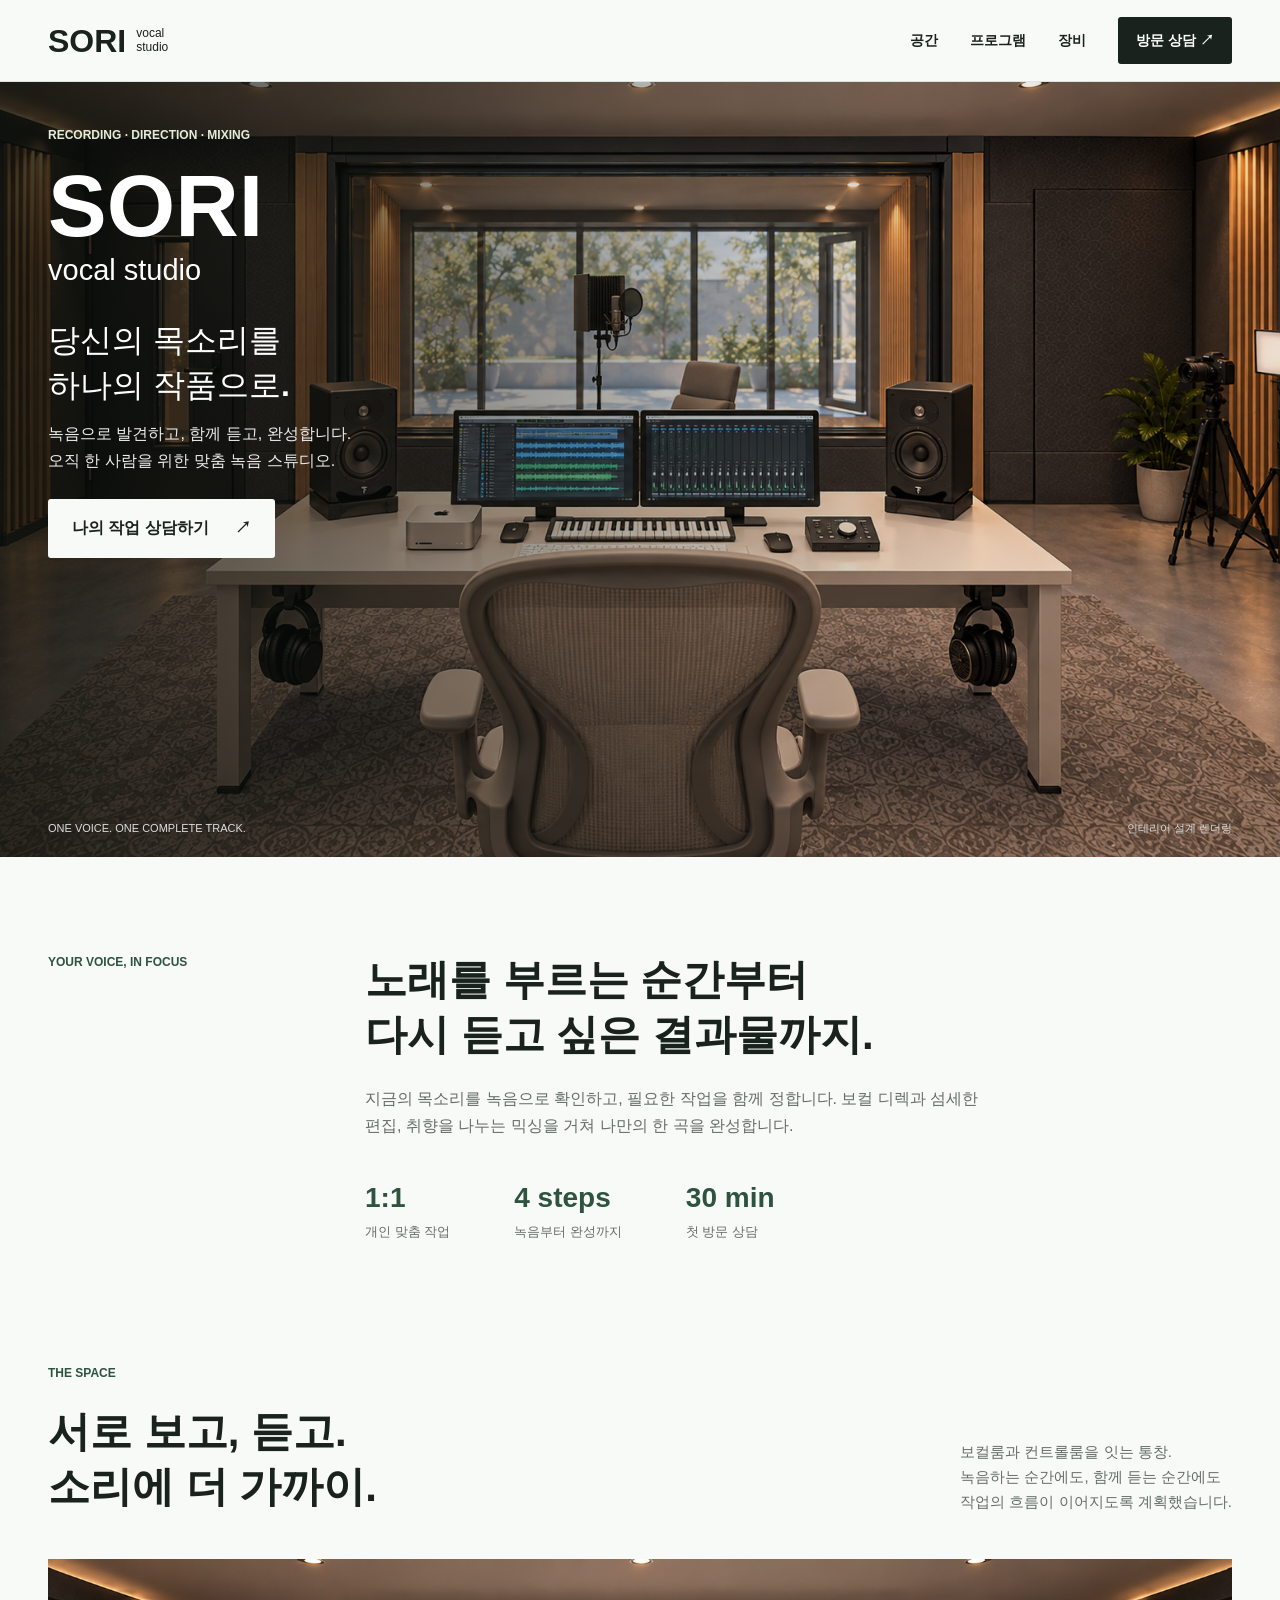
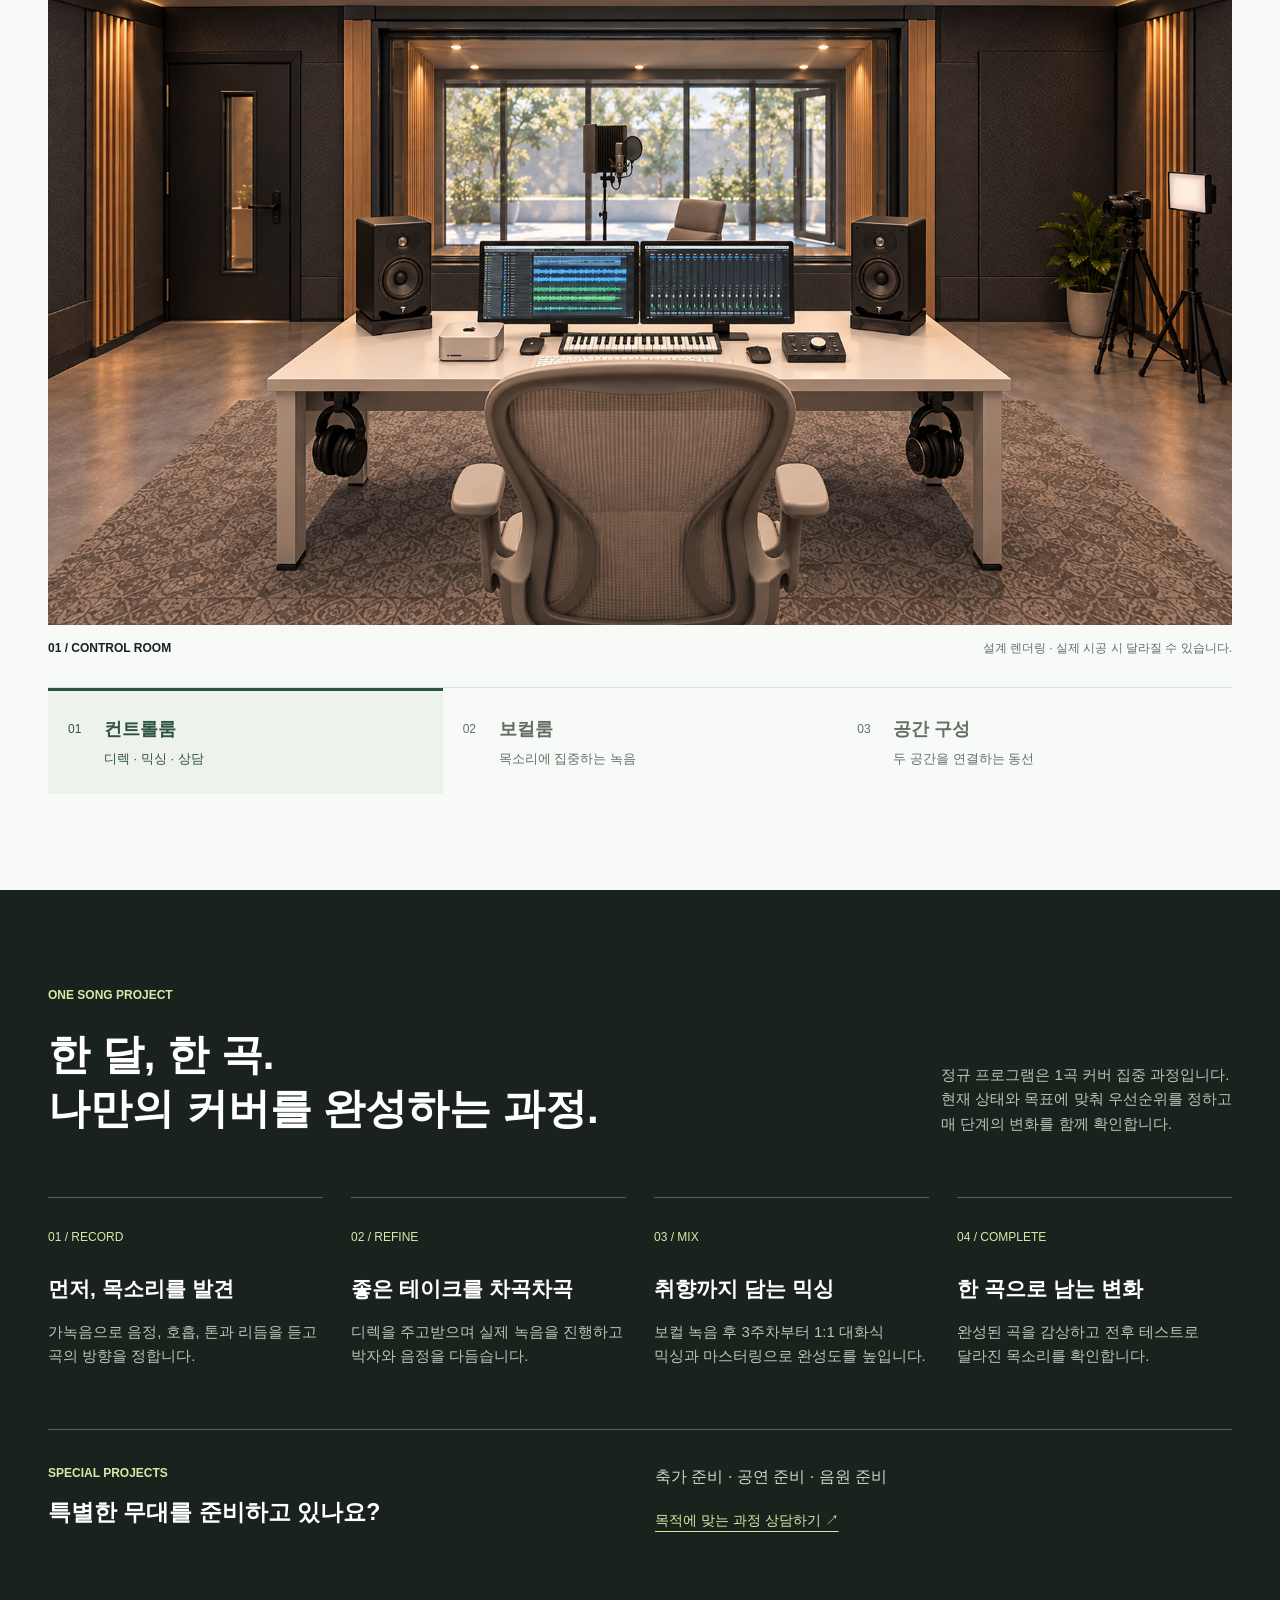
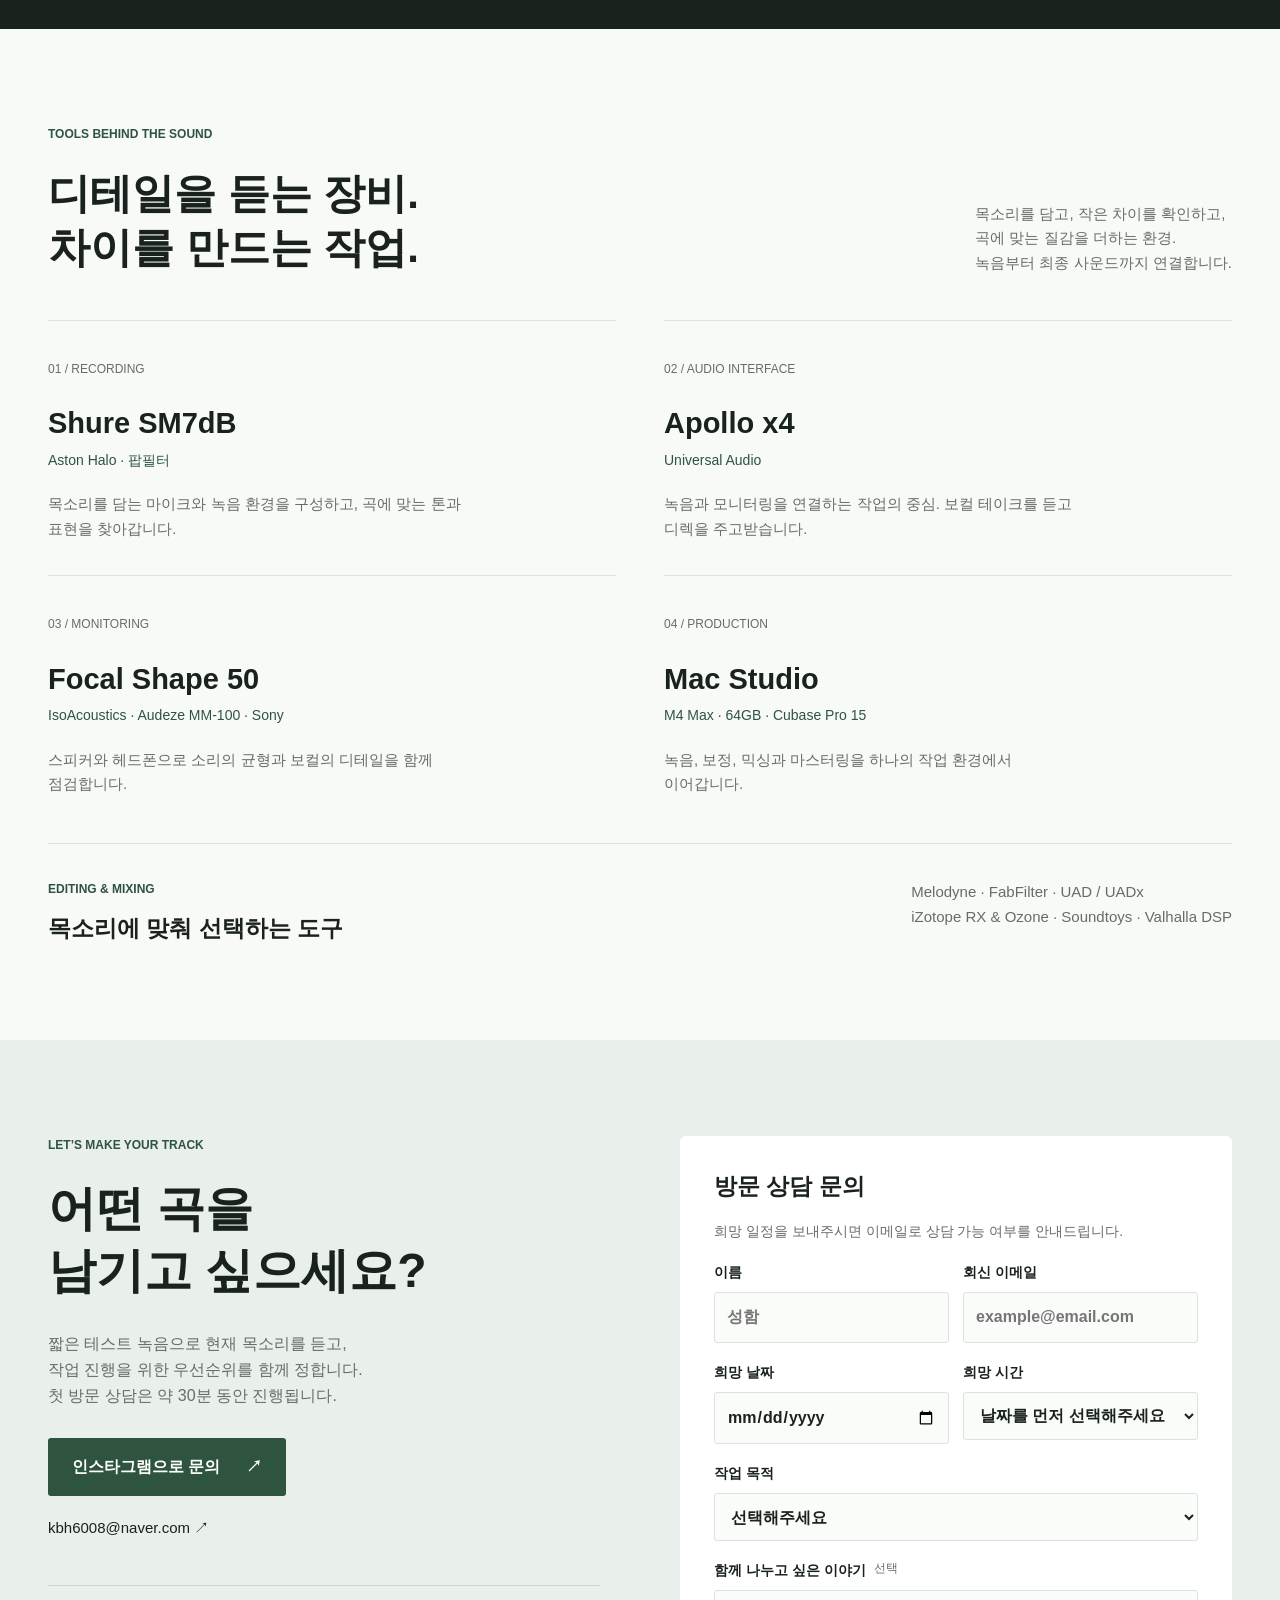
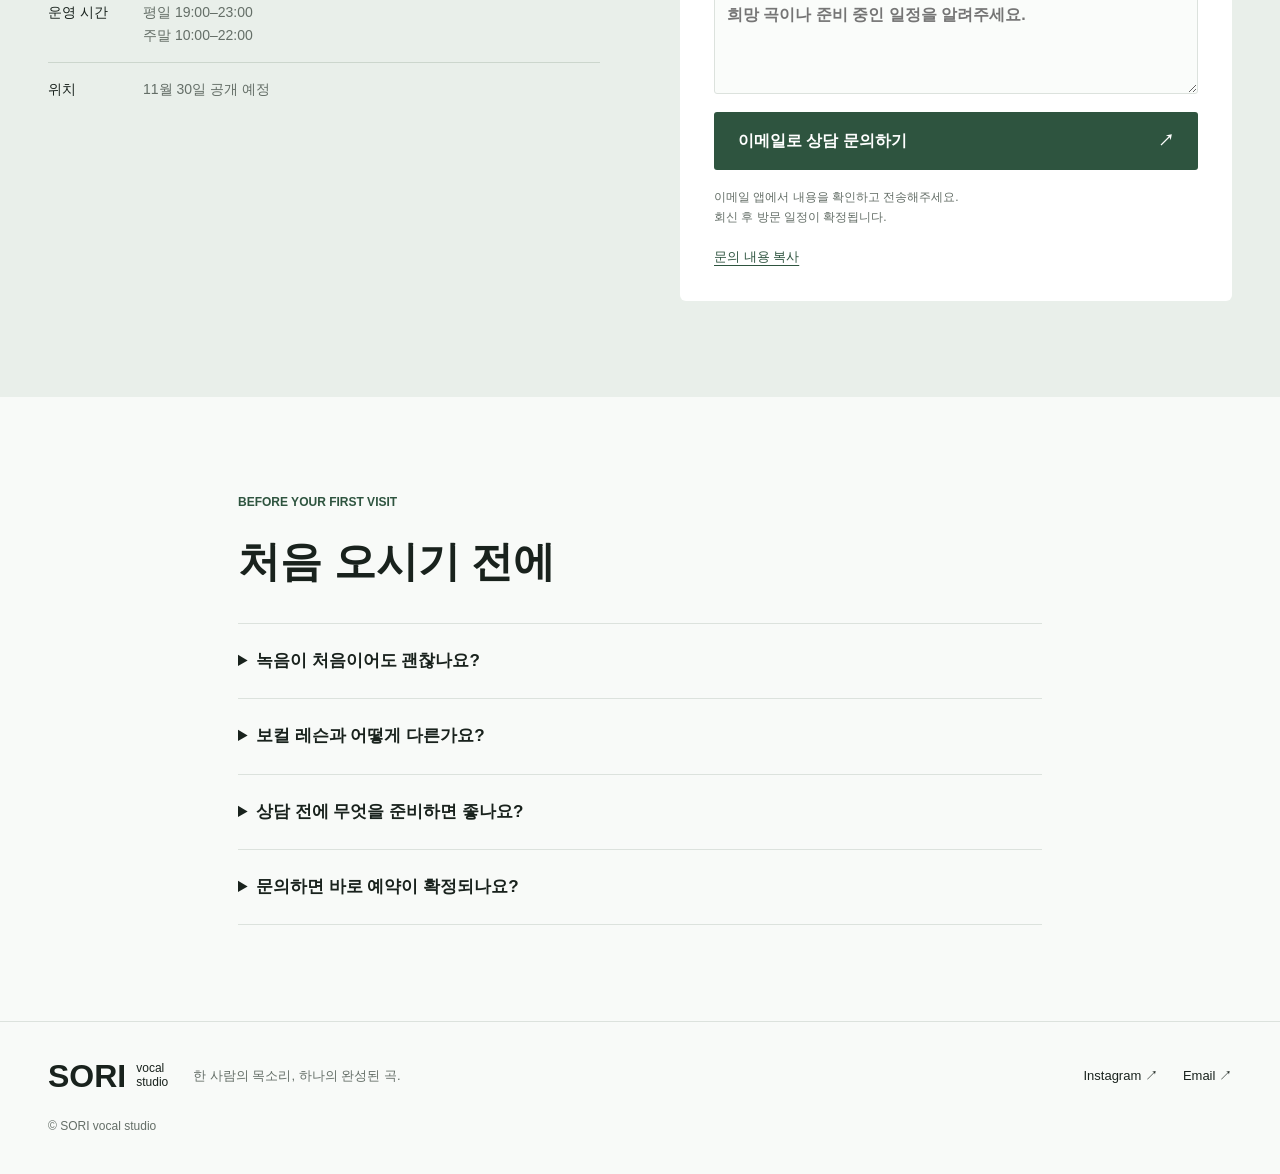
==== commit 77afee1e: "Renew SORI website and add email consultation flow" ====
--- a/index.html
+++ b/index.html
@@ -1,323 +1,11 @@
 <!doctype html>
-<html lang="ko">
-  <head>
-    <meta charset="utf-8" />
-    <meta name="viewport" content="width=device-width, initial-scale=1" />
-    <title>SORI vocal studio | 1:1 개인 맞춤 스튜디오</title>
-    <meta
-      name="description"
-      content="녹음으로 확인하고 결과물로 남기는 SORI vocal studio의 1:1 개인 맞춤 스튜디오."
-    />
-    <meta property="og:title" content="SORI vocal studio" />
-    <meta
-      property="og:description"
-      content="1곡 커버 집중 과정과 스페셜 커리큘럼을 확인하고 방문 상담을 예약해보세요."
-    />
-    <meta property="og:image" content="./og.png" />
-    <meta property="og:type" content="website" />
-    <link rel="stylesheet" href="./styles.css?v=20260917-2" />
-  </head>
-  <body>
-    <header class="hero" id="top">
-      <nav class="topbar" aria-label="주요 메뉴">
-        <a class="brand" href="#top">SORI vocal studio</a>
-        <div class="navlinks">
-          <a href="#space">실내 소개</a>
-          <a href="#equipment">장비 소개</a>
-          <a href="#curriculum">커리큘럼</a>
-          <a href="#contact">연락하기</a>
-        </div>
-      </nav>
-
-      <div class="heroGrid">
-        <div class="heroCopy">
-          <p class="eyebrow">SORI vocal studio</p>
-          <h1>녹음으로 확인하고 결과물로 남기는 1:1 개인 맞춤 스튜디오</h1>
-          <p class="lead">
-            보컬 부스와 디렉 컨트롤룸을 갖춘 SORI vocal studio입니다.
-            가녹음부터 실제 녹음, 보정, 믹싱, 전후 테스트까지 현재 목소리를
-            객관적으로 확인하고 결과물로 남기는 흐름으로 진행합니다.
-          </p>
-          <div class="heroActions">
-            <a
-              class="primaryLink"
-              href="https://www.instagram.com/sori_labs/"
-              target="_blank"
-              rel="noreferrer"
-            >
-              인스타그램
-            </a>
-          </div>
-        </div>
-
-        <figure class="heroVisual">
-          <img
-            src="./studio-assets/control-room.png"
-            alt="보컬 부스가 정면으로 보이는 SORI vocal studio 컨트롤룸"
-          />
-        </figure>
-      </div>
-    </header>
-
-    <main>
-      <section class="introBand" aria-label="스튜디오 요약">
-        <div class="introItem">
-          <span>01</span>
-          <strong>처음이어도 부담 없이</strong>
-          <p>짧은 테스트 녹음으로 현재 상태를 먼저 확인합니다.</p>
-        </div>
-        <div class="introItem">
-          <span>02</span>
-          <strong>디렉과 녹음을 함께</strong>
-          <p>컨트롤룸에서 박자, 음정, 톤을 바로 듣고 조정합니다.</p>
-        </div>
-        <div class="introItem">
-          <span>03</span>
-          <strong>한 달, 한 곡 완성</strong>
-          <p>정규 커리큘럼은 1곡 커버 완성을 기준으로 진행합니다.</p>
-        </div>
-      </section>
-
-      <section class="section" id="space">
-        <div class="sectionHeader">
-          <p class="eyebrow">Studio interior</p>
-          <h2>소리를 편안하게 확인하는 실내 구성</h2>
-        </div>
-        <div class="featureGrid">
-          <article class="featureCard">
-            <span>Vocal booth</span>
-            <h3>보컬 부스</h3>
-            <p>
-              짧은 테스트 녹음부터 실제 커버 녹음까지, 마이크 앞에서 현재
-              목소리의 톤과 호흡을 정확히 확인하는 공간입니다.
-            </p>
-          </article>
-          <article class="featureCard">
-            <span>Control room</span>
-            <h3>디렉을 보는 컨트롤룸</h3>
-            <p>
-              녹음 중 박자, 음정, 감정선, 발음 디렉을 바로 주고받으며
-              결과물을 함께 만들어가는 공간입니다.
-            </p>
-          </article>
-          <article class="featureCard">
-            <span>Consulting room</span>
-            <h3>방향을 함께 정하는 상담 공간</h3>
-            <p>
-              좋은 결과물을 위해 커리큘럼을 소개하고, 현재 목표와 준비 상태에
-              맞춰 작업 방향을 함께 설정합니다.
-            </p>
-          </article>
-        </div>
-
-        <div class="studioGallery" aria-label="SORI vocal studio 공간 이미지">
-          <figure class="galleryFeature">
-            <img
-              src="./studio-assets/control-room.png"
-              alt="컨트롤룸 작업석과 통창 너머 보컬 부스"
-            />
-            <figcaption>
-              <span>Control room</span>
-              <strong>녹음과 디렉을 한 시선 안에서</strong>
-            </figcaption>
-          </figure>
-          <figure>
-            <img
-              src="./studio-assets/booth-view.png"
-              alt="보컬 부스에서 바라본 컨트롤룸"
-            />
-            <figcaption>
-              <span>Vocal booth</span>
-              <strong>통창으로 이어지는 보컬 부스</strong>
-            </figcaption>
-          </figure>
-          <figure>
-            <img
-              src="./studio-assets/top-view.png"
-              alt="컨트롤룸과 보컬 부스가 구분된 스튜디오 탑뷰"
-            />
-            <figcaption>
-              <span>Studio plan</span>
-              <strong>작업 동선을 고려한 공간 구성</strong>
-            </figcaption>
-          </figure>
-        </div>
-      </section>
-
-      <section class="equipmentSection" id="equipment">
-        <div class="equipmentInner">
-          <div class="equipmentHeader">
-            <div>
-              <p class="eyebrow">Studio equipment</p>
-              <h2>좋은 장비는 목소리를 더 정확하게 판단하게 합니다</h2>
-            </div>
-            <p>
-              녹음부터 모니터링, 보정, 믹싱과 마스터링까지 각 단계에 맞는
-              장비와 소프트웨어를 사용합니다. 화려한 이름보다 결과의 차이를
-              직접 듣고 선택할 수 있는 작업 환경을 중요하게 생각합니다.
-            </p>
-          </div>
-
-          <div class="equipmentStats" aria-label="작업 시스템 요약">
-            <div><strong>353</strong><span>VST3 플러그인</span></div>
-            <div><strong>M4 Max</strong><span>Mac Studio</span></div>
-            <div><strong>64GB</strong><span>작업 메모리</span></div>
-            <div><strong>Cubase 15</strong><span>메인 DAW</span></div>
-          </div>
-
-          <div class="equipmentGrid">
-            <article class="equipmentCard">
-              <span class="equipmentNumber">01</span>
-              <p class="equipmentLabel">Vocal capture</p>
-              <h3>목소리의 중심을 선명하게</h3>
-              <p>Shure SM7dB와 Aston Halo, 팝필터를 조합해 공간 반사를 줄이고 보컬의 톤과 디테일을 안정적으로 담습니다.</p>
-              <ul>
-                <li>Shure SM7dB</li>
-                <li>Aston Halo</li>
-                <li>Universal Audio Apollo x4</li>
-              </ul>
-            </article>
-            <article class="equipmentCard">
-              <span class="equipmentNumber">02</span>
-              <p class="equipmentLabel">Monitoring</p>
-              <h3>녹음과 믹스를 정확하게 확인</h3>
-              <p>Focal Shape 50과 IsoAcoustics 스탠드로 밸런스를 확인하고, 서로 다른 성향의 두 헤드폰으로 결과를 교차 점검합니다.</p>
-              <ul>
-                <li>Focal Shape 50</li>
-                <li>IsoAcoustics</li>
-                <li>Sony Monitor · Audeze MM-100</li>
-              </ul>
-            </article>
-            <article class="equipmentCard">
-              <span class="equipmentNumber">03</span>
-              <p class="equipmentLabel">Production system</p>
-              <h3>무거운 세션도 안정적으로</h3>
-              <p>Apple M4 Max와 64GB 메모리 기반 Mac Studio에서 Cubase Pro 15로 녹음, 보정, 믹싱, 마스터링을 한 흐름으로 진행합니다.</p>
-              <ul>
-                <li>Mac Studio · M4 Max</li>
-                <li>64GB Memory</li>
-                <li>Cubase Pro 15</li>
-              </ul>
-            </article>
-            <article class="equipmentCard">
-              <span class="equipmentNumber">04</span>
-              <p class="equipmentLabel">Software collection</p>
-              <h3>목소리에 맞춰 고르는 정교한 도구</h3>
-              <p>353개의 VST3 환경에서 피치, 노이즈, 다이내믹, 공간감과 마스터링 도구를 곡과 목소리에 맞춰 선택합니다.</p>
-              <ul>
-                <li>UAD · 133</li>
-                <li>iZotope · 35</li>
-                <li>FabFilter · 24</li>
-              </ul>
-            </article>
-          </div>
-
-          <div class="softwareShelf" aria-label="주요 소프트웨어 브랜드">
-            <span>주요 보컬·믹싱 도구</span>
-            <ul>
-              <li>Melodyne</li>
-              <li>Auto-Tune</li>
-              <li>iZotope RX · Ozone</li>
-              <li>FabFilter</li>
-              <li>Soundtoys</li>
-              <li>Valhalla DSP</li>
-              <li>oeksound</li>
-              <li>Waves</li>
-            </ul>
-          </div>
-        </div>
-      </section>
-
-      <section class="section curriculumSection" id="curriculum">
-        <div class="sectionHeader">
-          <p class="eyebrow">Curriculum</p>
-          <h2>정규 커리큘럼: 1곡 커버 집중 과정</h2>
-        </div>
-        <div class="curriculumGrid">
-          <article class="curriculumCard">
-            <span>01</span>
-            <h3>가녹음</h3>
-          </article>
-          <article class="curriculumCard">
-            <span>02</span>
-            <h3>실제 녹음 및 박자, 음정 보정</h3>
-          </article>
-          <article class="curriculumCard">
-            <span>03</span>
-            <h3>1:1 대화식 믹싱</h3>
-          </article>
-          <article class="curriculumCard">
-            <span>04</span>
-            <h3>감상 및 전후 테스트</h3>
-          </article>
-        </div>
-        <div class="specialCurriculum">
-          <p class="eyebrow">Special curriculum</p>
-          <h3>목적에 따라 별도로 설계하는 스페셜 커리큘럼</h3>
-          <p>
-            정규 과정 외에도 필요한 작업에 맞춰 축가 준비, 공연 준비, 음원
-            준비 커리큘럼을 별도로 구성할 수 있습니다.
-          </p>
-          <ul>
-            <li>축가 준비</li>
-            <li>공연 준비</li>
-            <li>음원 준비</li>
-          </ul>
-        </div>
-      </section>
-
-      <section class="processBand" aria-label="방문 상담 진행 순서">
-        <div>
-          <p class="eyebrow">Consultation flow</p>
-          <h2>방문 상담은 이렇게 진행돼요</h2>
-          <p>
-            짧은 테스트 녹음을 통해 음정, 호흡, 톤, 리듬감을 객관적으로
-            들어보고 맞춤 커리큘럼을 잡습니다.
-          </p>
-        </div>
-        <ol>
-          <li>희망 날짜 선택</li>
-          <li>약 30분 방문 상담</li>
-          <li>작업 진행을 위한 우선순위 설정</li>
-        </ol>
-      </section>
-
-      <section class="contactSection" id="contact">
-        <div class="contactCopy">
-          <p class="eyebrow">Contact</p>
-          <h2>방문 상담은 편한 채널로 문의해주세요</h2>
-          <dl class="details">
-            <div>
-              <dt>상담 시간</dt>
-              <dd>약 30분</dd>
-            </div>
-            <div>
-              <dt>운영 시간</dt>
-              <dd>평일 19:00-23:00 · 주말 10:00-22:00</dd>
-            </div>
-            <div>
-              <dt>위치</dt>
-              <dd>11월 30일 공개</dd>
-            </div>
-          </dl>
-        </div>
-
-        <div class="contactPanel" aria-label="상담 연락 링크">
-          <a
-            class="contactButton primary"
-            href="https://www.instagram.com/sori_labs/"
-            target="_blank"
-            rel="noreferrer"
-          >
-            <span>인스타그램</span>
-            <strong>@sori_labs</strong>
-          </a>
-          <span class="contactButton disabled" aria-disabled="true">
-            <span>네이버 예약</span>
-            <strong>준비중</strong>
-          </span>
-        </div>
-      </section>
-    </main>
-  </body>
-</html>
+<html lang="ko"><head><meta charset="utf-8"><meta name="viewport" content="width=device-width,initial-scale=1"><title>SORI vocal studio | 당신의 목소리를 하나의 작품으로</title><meta name="description" content="녹음, 보컬 디렉, 보정부터 1:1 믹싱까지. SORI vocal studio에서 나만의 한 곡을 완성하세요."><meta property="og:title" content="SORI vocal studio"><meta property="og:description" content="당신의 목소리를 하나의 작품으로. 1:1 맞춤 녹음과 제작."><meta property="og:image" content="https://byeongbyeong.github.io/studio-assets/control-room.png"><meta name="theme-color" content="#19221d"><link rel="stylesheet" href="styles.css?v=20260918"><script src="site.js?v=20260918" defer></script></head>
+<body><a class="skip" href="#main">본문 바로가기</a><header><a class="brand" href="#top">SORI<span>vocal<br>studio</span></a><nav aria-label="주요 메뉴"><a href="#space">공간</a><a href="#process">프로그램</a><a href="#equipment">장비</a><a class="nav-cta" href="#contact">방문 상담 ↗</a></nav></header>
+<main id="main"><section class="hero" id="top"><img src="studio-assets/control-room.png" width="1672" height="941" alt="컨트롤룸과 보컬룸의 인테리어 설계 렌더링" fetchpriority="high"><div class="hero-copy"><p class="eyebrow">RECORDING · DIRECTION · MIXING</p><h1>SORI<span>vocal studio</span></h1><p class="hero-line">당신의 목소리를<br>하나의 작품으로.</p><p class="hero-desc">녹음으로 발견하고, 함께 듣고, 완성합니다.<br>오직 한 사람을 위한 맞춤 녹음 스튜디오.</p><a class="button light" href="#contact">나의 작업 상담하기 <span>↗</span></a></div><div class="hero-foot"><span>ONE VOICE. ONE COMPLETE TRACK.</span><span>인테리어 설계 렌더링</span></div></section>
+<section class="wrap intro"><p class="eyebrow">YOUR VOICE, IN FOCUS</p><div><h2>노래를 부르는 순간부터<br>다시 듣고 싶은 결과물까지.</h2><p>지금의 목소리를 녹음으로 확인하고, 필요한 작업을 함께 정합니다. 보컬 디렉과 섬세한 편집, 취향을 나누는 믹싱을 거쳐 나만의 한 곡을 완성합니다.</p><div class="facts"><span><b>1:1</b>개인 맞춤 작업</span><span><b>4 steps</b>녹음부터 완성까지</span><span><b>30 min</b>첫 방문 상담</span></div></div></section>
+<section class="wrap space" id="space"><div class="section-head"><div><p class="eyebrow">THE SPACE</p><h2>서로 보고, 듣고.<br>소리에 더 가까이.</h2></div><p>보컬룸과 컨트롤룸을 잇는 통창.<br>녹음하는 순간에도, 함께 듣는 순간에도<br>작업의 흐름이 이어지도록 계획했습니다.</p></div><figure><img id="space-image" src="studio-assets/control-room.png" width="1672" height="941" loading="lazy" alt="컨트롤룸 설계 렌더링"><figcaption><b id="space-label">01 / CONTROL ROOM</b><span>설계 렌더링 · 실제 시공 시 달라질 수 있습니다.</span></figcaption></figure><div class="gallery-tabs" role="group" aria-label="공간 사진 선택"><button type="button" data-image="control-room" class="selected" aria-pressed="true"><small>01</small><b>컨트롤룸</b><span>디렉 · 믹싱 · 상담</span></button><button type="button" data-image="booth-view" aria-pressed="false"><small>02</small><b>보컬룸</b><span>목소리에 집중하는 녹음</span></button><button type="button" data-image="top-view" aria-pressed="false"><small>03</small><b>공간 구성</b><span>두 공간을 연결하는 동선</span></button></div></section>
+<section class="process" id="process"><div class="wrap"><div class="section-head"><div><p class="eyebrow">ONE SONG PROJECT</p><h2>한 달, 한 곡.<br>나만의 커버를 완성하는 과정.</h2></div><p>정규 프로그램은 1곡 커버 집중 과정입니다.<br>현재 상태와 목표에 맞춰 우선순위를 정하고<br>매 단계의 변화를 함께 확인합니다.</p></div><ol class="steps"><li><span>01 / RECORD</span><h3>먼저, 목소리를 발견</h3><p>가녹음으로 음정, 호흡, 톤과 리듬을 듣고 곡의 방향을 정합니다.</p></li><li><span>02 / REFINE</span><h3>좋은 테이크를 차곡차곡</h3><p>디렉을 주고받으며 실제 녹음을 진행하고 박자와 음정을 다듬습니다.</p></li><li><span>03 / MIX</span><h3>취향까지 담는 믹싱</h3><p>보컬 녹음 후 3주차부터 1:1 대화식 믹싱과 마스터링으로 완성도를 높입니다.</p></li><li><span>04 / COMPLETE</span><h3>한 곡으로 남는 변화</h3><p>완성된 곡을 감상하고 전후 테스트로 달라진 목소리를 확인합니다.</p></li></ol><div class="special"><div><p class="eyebrow">SPECIAL PROJECTS</p><h3>특별한 무대를 준비하고 있나요?</h3></div><div><p>축가 준비 · 공연 준비 · 음원 준비</p><a href="#contact">목적에 맞는 과정 상담하기 ↗</a></div></div></div></section>
+<section class="wrap" id="equipment"><div class="section-head"><div><p class="eyebrow">TOOLS BEHIND THE SOUND</p><h2>디테일을 듣는 장비.<br>차이를 만드는 작업.</h2></div><p>목소리를 담고, 작은 차이를 확인하고,<br>곡에 맞는 질감을 더하는 환경.<br>녹음부터 최종 사운드까지 연결합니다.</p></div><div class="gear-grid"><article><small>01 / RECORDING</small><h3>Shure SM7dB</h3><p class="gear-sub">Aston Halo · 팝필터</p><p>목소리를 담는 마이크와 녹음 환경을 구성하고, 곡에 맞는 톤과 표현을 찾아갑니다.</p></article><article><small>02 / AUDIO INTERFACE</small><h3>Apollo x4</h3><p class="gear-sub">Universal Audio</p><p>녹음과 모니터링을 연결하는 작업의 중심. 보컬 테이크를 듣고 디렉을 주고받습니다.</p></article><article><small>03 / MONITORING</small><h3>Focal Shape 50</h3><p class="gear-sub">IsoAcoustics · Audeze MM-100 · Sony</p><p>스피커와 헤드폰으로 소리의 균형과 보컬의 디테일을 함께 점검합니다.</p></article><article><small>04 / PRODUCTION</small><h3>Mac Studio</h3><p class="gear-sub">M4 Max · 64GB · Cubase Pro 15</p><p>녹음, 보정, 믹싱과 마스터링을 하나의 작업 환경에서 이어갑니다.</p></article></div><div class="software"><div><p class="eyebrow">EDITING & MIXING</p><h3>목소리에 맞춰 선택하는 도구</h3></div><p>Melodyne · FabFilter · UAD / UADx<br>iZotope RX & Ozone · Soundtoys · Valhalla DSP</p></div></section>
+<section class="contact" id="contact"><div class="wrap contact-grid"><div class="contact-copy"><p class="eyebrow">LET’S MAKE YOUR TRACK</p><h2>어떤 곡을<br>남기고 싶으세요?</h2><p>짧은 테스트 녹음으로 현재 목소리를 듣고,<br>작업 진행을 위한 우선순위를 함께 정합니다.<br>첫 방문 상담은 약 30분 동안 진행됩니다.</p><a class="button" href="https://www.instagram.com/sori_labs/" target="_blank" rel="noopener noreferrer">인스타그램으로 문의 <span>↗</span></a><a class="email-link" href="mailto:kbh6008@naver.com">kbh6008@naver.com ↗</a><dl><div><dt>운영 시간</dt><dd>평일 19:00–23:00<br>주말 10:00–22:00</dd></div><div><dt>위치</dt><dd>11월 30일 공개 예정</dd></div></dl></div><form id="consultation"><h3>방문 상담 문의</h3><p class="form-note">희망 일정을 보내주시면 이메일로 상담 가능 여부를 안내드립니다.</p><div class="fields"><label>이름<input name="name" autocomplete="name" maxlength="50" placeholder="성함" required></label><label>회신 이메일<input name="email" type="email" autocomplete="email" maxlength="120" placeholder="example@email.com" required></label><label>희망 날짜<input name="date" type="date" required></label><label>희망 시간<select name="time" required><option value="">날짜를 먼저 선택해주세요</option></select></label></div><label>작업 목적<select name="project" required><option value="">선택해주세요</option><option>1곡 커버 집중 과정</option><option>축가 준비</option><option>공연 준비</option><option>음원 준비</option><option>기타 상담</option></select></label><label>함께 나누고 싶은 이야기 <small>선택</small><textarea name="message" maxlength="2000" rows="3" placeholder="희망 곡이나 준비 중인 일정을 알려주세요."></textarea></label><button class="button" type="submit">이메일로 상담 문의하기 <span>↗</span></button><p class="form-foot">이메일 앱에서 내용을 확인하고 전송해주세요.<br>회신 후 방문 일정이 확정됩니다.</p><p id="form-status" role="status" aria-live="polite"></p><button type="button" id="copy-inquiry">문의 내용 복사</button></form></div></section>
+<section class="wrap faq"><p class="eyebrow">BEFORE YOUR FIRST VISIT</p><h2>처음 오시기 전에</h2><details><summary>녹음이 처음이어도 괜찮나요?</summary><p>괜찮습니다. 짧은 테스트 녹음으로 현재 상태를 확인하고, 목표와 준비 정도에 맞춰 진행 방향을 정합니다.</p></details><details><summary>보컬 레슨과 어떻게 다른가요?</summary><p>SORI는 녹음으로 목소리를 확인하고 결과물로 남기는 1:1 맞춤 스튜디오입니다. 실제 곡 작업 안에서 녹음 디렉, 편집, 믹싱을 함께 진행합니다.</p></details><details><summary>상담 전에 무엇을 준비하면 좋나요?</summary><p>녹음하고 싶은 곡과 원하는 분위기를 생각해 오시면 좋습니다. 축가나 공연처럼 정해진 일정이 있다면 문의 시 함께 알려주세요.</p></details><details><summary>문의하면 바로 예약이 확정되나요?</summary><p>이메일 또는 인스타그램으로 희망 일정을 보내주시면 가능 여부를 확인해 답변드립니다. 답변을 통해 방문 일정이 정해진 후 예약이 확정됩니다.</p></details></section></main>
+<footer class="wrap"><a class="brand" href="#top">SORI<span>vocal<br>studio</span></a><p>한 사람의 목소리, 하나의 완성된 곡.</p><a href="https://www.instagram.com/sori_labs/" target="_blank" rel="noopener noreferrer">Instagram ↗</a><a href="mailto:kbh6008@naver.com">Email ↗</a><small>© SORI vocal studio</small></footer><a class="mobile-contact" href="#contact">방문 상담 문의 <span>↗</span></a></body></html>
--- a/styles.css
+++ b/styles.css
@@ -1,913 +1 @@
-:root {
-  --background: #f6f3ee;
-  --foreground: #151719;
-  --muted: #666a64;
-  --line: #d8d1c6;
-  --panel: #fffaf2;
-  --charcoal: #202326;
-  --olive: #4d5a45;
-  --coral: #c9604a;
-  --gold: #d8b06a;
-}
-
-* {
-  box-sizing: border-box;
-}
-
-html {
-  scroll-behavior: smooth;
-}
-
-body {
-  margin: 0;
-  background: var(--background);
-  color: var(--foreground);
-  font-family:
-    -apple-system, BlinkMacSystemFont, "Segoe UI", "Noto Sans KR", Arial,
-    sans-serif;
-}
-
-a {
-  color: inherit;
-  text-decoration: none;
-}
-
-img {
-  display: block;
-  max-width: 100%;
-}
-
-.hero {
-  min-height: 92svh;
-  padding: 22px clamp(18px, 4vw, 56px) 40px;
-}
-
-.topbar {
-  align-items: center;
-  display: flex;
-  justify-content: space-between;
-  margin: 0 auto 38px;
-  max-width: 1180px;
-}
-
-.brand {
-  color: var(--charcoal);
-  font-size: 18px;
-  font-weight: 800;
-}
-
-.navlinks {
-  align-items: center;
-  display: flex;
-  gap: 18px;
-  color: var(--muted);
-  font-size: 14px;
-}
-
-.navlinks a {
-  border-bottom: 1px solid transparent;
-  padding: 8px 0;
-}
-
-.navlinks a:hover {
-  border-color: var(--coral);
-  color: var(--foreground);
-}
-
-.heroGrid {
-  align-items: center;
-  display: grid;
-  gap: clamp(28px, 5vw, 70px);
-  grid-template-columns: minmax(0, 0.82fr) minmax(360px, 1.18fr);
-  margin: 0 auto;
-  max-width: 1180px;
-}
-
-.heroCopy {
-  max-width: 590px;
-}
-
-.eyebrow {
-  color: var(--coral);
-  font-size: 12px;
-  font-weight: 800;
-  margin: 0 0 14px;
-  text-transform: uppercase;
-}
-
-h1,
-h2,
-h3,
-p {
-  margin-top: 0;
-}
-
-h1 {
-  color: var(--charcoal);
-  font-size: clamp(44px, 6.2vw, 82px);
-  font-weight: 850;
-  letter-spacing: 0;
-  line-height: 0.98;
-  margin-bottom: 24px;
-  word-break: keep-all;
-}
-
-h2 {
-  color: var(--charcoal);
-  font-size: clamp(28px, 3.6vw, 48px);
-  font-weight: 830;
-  letter-spacing: 0;
-  line-height: 1.08;
-  margin-bottom: 18px;
-  word-break: keep-all;
-}
-
-h3 {
-  color: var(--charcoal);
-  font-size: 21px;
-  line-height: 1.25;
-  margin-bottom: 12px;
-  word-break: keep-all;
-}
-
-.lead {
-  color: #454944;
-  font-size: clamp(17px, 2vw, 20px);
-  line-height: 1.72;
-  margin-bottom: 30px;
-  word-break: keep-all;
-}
-
-.heroActions {
-  align-items: center;
-  display: flex;
-  flex-wrap: wrap;
-  gap: 12px;
-}
-
-.primaryLink,
-.secondaryLink {
-  align-items: center;
-  border-radius: 8px;
-  display: inline-flex;
-  font-weight: 800;
-  justify-content: center;
-  min-height: 48px;
-  padding: 0 20px;
-}
-
-.primaryLink {
-  background: var(--charcoal);
-  color: #fffaf2;
-}
-
-.secondaryLink {
-  border: 1px solid var(--line);
-  color: var(--charcoal);
-}
-
-.heroVisual {
-  aspect-ratio: 16 / 10;
-  border-radius: 8px;
-  box-shadow: 0 24px 70px rgba(34, 32, 27, 0.22);
-  margin: 0;
-  overflow: hidden;
-}
-
-.heroVisual img {
-  height: 100%;
-  object-fit: cover;
-  width: 100%;
-}
-
-.introBand {
-  background: var(--charcoal);
-  color: #f8f2e8;
-  display: grid;
-  grid-template-columns: repeat(3, minmax(0, 1fr));
-}
-
-.introItem {
-  min-height: 170px;
-  padding: clamp(24px, 4vw, 40px);
-}
-
-.introItem span {
-  color: var(--gold);
-  display: block;
-  font-size: 13px;
-  font-weight: 800;
-  margin-bottom: 18px;
-}
-
-.introItem strong {
-  display: block;
-  font-size: 22px;
-  margin-bottom: 10px;
-}
-
-.introItem p {
-  color: #d9d0c5;
-  line-height: 1.65;
-  margin-bottom: 0;
-}
-
-.section,
-.contactSection {
-  margin: 0 auto;
-  max-width: 1180px;
-  padding: clamp(70px, 10vw, 120px) clamp(18px, 4vw, 56px);
-}
-
-.sectionHeader {
-  max-width: 720px;
-}
-
-.featureGrid,
-.curriculumGrid {
-  display: grid;
-  gap: 16px;
-  margin-top: 34px;
-}
-
-.featureGrid {
-  grid-template-columns: repeat(3, minmax(0, 1fr));
-}
-
-.curriculumGrid {
-  grid-template-columns: repeat(4, minmax(0, 1fr));
-}
-
-.featureCard,
-.specialCurriculum {
-  background: var(--panel);
-  border: 1px solid var(--line);
-  border-radius: 8px;
-}
-
-.featureCard {
-  min-height: 250px;
-  padding: 26px;
-}
-
-.featureCard span,
-.curriculumCard span {
-  display: block;
-  font-size: 12px;
-  font-weight: 900;
-  margin-bottom: 42px;
-  text-transform: uppercase;
-}
-
-.featureCard span {
-  color: var(--olive);
-}
-
-.featureCard p,
-.contactCopy p,
-.processBand p,
-.specialCurriculum p {
-  color: #585d57;
-  line-height: 1.7;
-  margin-bottom: 18px;
-  word-break: keep-all;
-}
-
-.curriculumSection {
-  padding-top: 0;
-}
-
-.curriculumCard {
-  background: var(--charcoal);
-  border-radius: 8px;
-  color: #fffaf2;
-  min-height: 178px;
-  padding: 24px;
-}
-
-.curriculumCard span {
-  color: var(--gold);
-}
-
-.curriculumCard h3 {
-  color: #fffaf2;
-  font-size: 20px;
-  margin-bottom: 0;
-}
-
-.specialCurriculum {
-  margin-top: 16px;
-  padding: clamp(24px, 4vw, 34px);
-}
-
-.specialCurriculum h3 {
-  font-size: clamp(24px, 3vw, 34px);
-}
-
-.specialCurriculum ul {
-  display: flex;
-  flex-wrap: wrap;
-  gap: 10px;
-  list-style: none;
-  margin: 0;
-  padding: 0;
-}
-
-.specialCurriculum li {
-  background: rgba(77, 90, 69, 0.1);
-  border: 1px solid rgba(77, 90, 69, 0.18);
-  border-radius: 8px;
-  color: var(--charcoal);
-  font-size: 14px;
-  font-weight: 900;
-  padding: 10px 13px;
-}
-
-.processBand {
-  align-items: start;
-  background: #e9eee3;
-  display: grid;
-  gap: clamp(30px, 6vw, 72px);
-  grid-template-columns: minmax(280px, 0.64fr) minmax(360px, 1fr);
-  padding: clamp(64px, 9vw, 98px) clamp(18px, 7vw, 90px);
-}
-
-.processBand ol {
-  display: grid;
-  gap: 0;
-  list-style: none;
-  margin: 0;
-  padding: 0;
-}
-
-.processBand li {
-  align-items: center;
-  border-bottom: 1px solid rgba(77, 90, 69, 0.22);
-  color: var(--charcoal);
-  counter-increment: process-step;
-  display: grid;
-  font-size: clamp(18px, 2vw, 24px);
-  font-weight: 800;
-  gap: 20px;
-  grid-template-columns: 54px 1fr;
-  min-height: 88px;
-  padding: 18px 0;
-  word-break: keep-all;
-}
-
-.processBand li:first-child {
-  border-top: 1px solid rgba(77, 90, 69, 0.22);
-}
-
-.processBand li::before {
-  align-items: center;
-  background: var(--charcoal);
-  border-radius: 999px;
-  color: #fffaf2;
-  content: counter(process-step, decimal-leading-zero);
-  display: inline-flex;
-  font-size: 13px;
-  font-weight: 900;
-  height: 40px;
-  justify-content: center;
-  width: 40px;
-}
-
-.processBand p {
-  margin-bottom: 0;
-  max-width: 520px;
-}
-
-.contactSection {
-  align-items: start;
-  display: grid;
-  gap: clamp(28px, 6vw, 72px);
-  grid-template-columns: minmax(0, 0.78fr) minmax(360px, 1fr);
-}
-
-.details {
-  border-top: 1px solid var(--line);
-  margin: 30px 0 0;
-}
-
-.details div {
-  border-bottom: 1px solid var(--line);
-  display: grid;
-  gap: 16px;
-  grid-template-columns: 92px 1fr;
-  padding: 16px 0;
-}
-
-.details dt {
-  color: var(--olive);
-  font-weight: 900;
-}
-
-.details dd {
-  color: #454944;
-  margin: 0;
-}
-
-.contactPanel {
-  background: #fffaf2;
-  border: 1px solid var(--line);
-  border-radius: 8px;
-  box-shadow: 0 18px 50px rgba(54, 48, 38, 0.1);
-  display: grid;
-  gap: 12px;
-  padding: clamp(22px, 4vw, 34px);
-}
-
-.contactButton {
-  background: #fff;
-  border: 1px solid #cbc4ba;
-  border-radius: 8px;
-  display: grid;
-  gap: 6px;
-  min-height: 84px;
-  padding: 18px;
-  transition:
-    border-color 160ms ease,
-    transform 160ms ease;
-}
-
-.contactButton:hover {
-  border-color: var(--coral);
-  transform: translateY(-1px);
-}
-
-.contactButton span {
-  color: var(--muted);
-  font-size: 13px;
-  font-weight: 800;
-}
-
-.contactButton strong {
-  color: var(--charcoal);
-  font-size: 18px;
-  word-break: break-word;
-}
-
-.contactButton.primary {
-  background: var(--charcoal);
-  border-color: var(--charcoal);
-}
-
-.contactButton.primary span,
-.contactButton.primary strong {
-  color: #fffaf2;
-}
-
-.contactButton.disabled {
-  cursor: default;
-  opacity: 0.58;
-}
-
-.contactButton.disabled:hover {
-  border-color: #cbc4ba;
-  transform: none;
-}
-
-.studioGallery {
-  display: grid;
-  gap: 16px;
-  grid-template-columns: repeat(2, minmax(0, 1fr));
-  margin-top: 54px;
-}
-
-.studioGallery figure {
-  background: var(--charcoal);
-  border-radius: 8px;
-  margin: 0;
-  overflow: hidden;
-}
-
-.studioGallery .galleryFeature {
-  grid-column: 1 / -1;
-}
-
-.studioGallery img {
-  aspect-ratio: 16 / 9;
-  object-fit: cover;
-  width: 100%;
-}
-
-.studioGallery figcaption {
-  align-items: center;
-  color: #fffaf2;
-  display: flex;
-  gap: 16px;
-  justify-content: space-between;
-  min-height: 72px;
-  padding: 18px 20px;
-}
-
-.studioGallery figcaption span {
-  color: var(--gold);
-  flex: 0 0 auto;
-  font-size: 12px;
-  font-weight: 900;
-  text-transform: uppercase;
-}
-
-.studioGallery figcaption strong {
-  font-size: 17px;
-  text-align: right;
-  word-break: keep-all;
-}
-
-.equipmentSection {
-  background: #17191b;
-  color: #f8f2e8;
-  padding: clamp(72px, 10vw, 118px) clamp(18px, 4vw, 56px);
-}
-
-.equipmentInner {
-  margin: 0 auto;
-  max-width: 1180px;
-}
-
-.equipmentHeader {
-  align-items: end;
-  display: grid;
-  gap: clamp(28px, 6vw, 76px);
-  grid-template-columns: minmax(0, 1.12fr) minmax(300px, 0.72fr);
-}
-
-.equipmentHeader h2 {
-  color: #fffaf2;
-  margin-bottom: 0;
-}
-
-.equipmentHeader > p {
-  color: #c9c3b9;
-  line-height: 1.75;
-  margin-bottom: 2px;
-  word-break: keep-all;
-}
-
-.equipmentStats {
-  border-bottom: 1px solid #3b3e40;
-  border-top: 1px solid #3b3e40;
-  display: grid;
-  grid-template-columns: repeat(4, minmax(0, 1fr));
-  margin-top: 52px;
-}
-
-.equipmentStats div {
-  border-right: 1px solid #3b3e40;
-  display: grid;
-  gap: 7px;
-  min-height: 126px;
-  padding: 28px 22px;
-}
-
-.equipmentStats div:last-child {
-  border-right: 0;
-}
-
-.equipmentStats strong {
-  color: #fffaf2;
-  font-size: clamp(24px, 3vw, 38px);
-}
-
-.equipmentStats span {
-  color: #9ea29e;
-  font-size: 13px;
-  font-weight: 800;
-}
-
-.equipmentGrid {
-  display: grid;
-  gap: 1px;
-  grid-template-columns: repeat(2, minmax(0, 1fr));
-  margin-top: 42px;
-}
-
-.equipmentCard {
-  background: #202326;
-  min-height: 390px;
-  padding: clamp(24px, 4vw, 38px);
-}
-
-.equipmentNumber {
-  color: var(--gold);
-  display: block;
-  font-size: 13px;
-  font-weight: 900;
-  margin-bottom: 38px;
-}
-
-.equipmentLabel {
-  color: #8f948f;
-  font-size: 12px;
-  font-weight: 900;
-  margin-bottom: 10px;
-  text-transform: uppercase;
-}
-
-.equipmentCard h3 {
-  color: #fffaf2;
-  font-size: 25px;
-}
-
-.equipmentCard > p:not(.equipmentLabel) {
-  color: #c9c3b9;
-  line-height: 1.7;
-  margin-bottom: 28px;
-  max-width: 470px;
-  word-break: keep-all;
-}
-
-.equipmentCard ul,
-.softwareShelf ul {
-  list-style: none;
-  margin: 0;
-  padding: 0;
-}
-
-.equipmentCard li {
-  border-top: 1px solid #3b3e40;
-  color: #f2ede4;
-  font-size: 14px;
-  font-weight: 800;
-  padding: 12px 0;
-}
-
-.softwareShelf {
-  align-items: start;
-  border-top: 1px solid #3b3e40;
-  display: grid;
-  gap: 24px;
-  grid-template-columns: 180px 1fr;
-  margin-top: 42px;
-  padding-top: 28px;
-}
-
-.softwareShelf > span {
-  color: var(--gold);
-  font-size: 13px;
-  font-weight: 900;
-}
-
-.softwareShelf ul {
-  display: flex;
-  flex-wrap: wrap;
-  gap: 10px;
-}
-
-.softwareShelf li {
-  border: 1px solid #45494b;
-  border-radius: 8px;
-  color: #ddd6cb;
-  font-size: 13px;
-  font-weight: 800;
-  padding: 9px 12px;
-}
-
-@media (max-width: 880px) {
-  .hero {
-    min-height: auto;
-  }
-
-  .heroGrid,
-  .processBand,
-  .contactSection,
-  .equipmentHeader {
-    grid-template-columns: 1fr;
-  }
-
-  .introBand,
-  .featureGrid,
-  .curriculumGrid,
-  .equipmentGrid {
-    grid-template-columns: 1fr;
-  }
-
-  .equipmentStats {
-    grid-template-columns: repeat(2, minmax(0, 1fr));
-  }
-
-  .equipmentStats div:nth-child(2) {
-    border-right: 0;
-  }
-
-  .equipmentStats div:nth-child(-n + 2) {
-    border-bottom: 1px solid #3b3e40;
-  }
-
-  .featureCard,
-  .curriculumCard,
-  .introItem {
-    min-height: auto;
-  }
-
-  .featureCard span,
-  .curriculumCard span {
-    margin-bottom: 22px;
-  }
-}
-
-@media (max-width: 560px) {
-  body {
-    overflow-x: hidden;
-  }
-
-  .hero {
-    padding: 14px 16px 34px;
-  }
-
-  .topbar {
-    align-items: stretch;
-    display: grid;
-    gap: 14px;
-    margin-bottom: 28px;
-  }
-
-  .navlinks {
-    background: rgba(255, 250, 242, 0.72);
-    border: 1px solid var(--line);
-    border-radius: 8px;
-    display: grid;
-    gap: 0;
-    grid-template-columns: repeat(4, minmax(0, 1fr));
-    overflow: hidden;
-  }
-
-  .navlinks a {
-    border-bottom: 0;
-    font-size: 13px;
-    min-height: 42px;
-    padding: 12px 6px;
-    text-align: center;
-  }
-
-  h1 {
-    font-size: 32px;
-    line-height: 1.08;
-    margin-bottom: 18px;
-  }
-
-  h2 {
-    font-size: 28px;
-    line-height: 1.16;
-  }
-
-  h3 {
-    font-size: 20px;
-  }
-
-  .lead {
-    font-size: 16px;
-    line-height: 1.65;
-    margin-bottom: 22px;
-  }
-
-  .heroActions {
-    display: grid;
-    grid-template-columns: repeat(2, minmax(0, 1fr));
-  }
-
-  .primaryLink,
-  .secondaryLink {
-    min-height: 46px;
-    width: 100%;
-  }
-
-  .heroVisual {
-    aspect-ratio: 16 / 10;
-    box-shadow: 0 14px 34px rgba(34, 32, 27, 0.18);
-  }
-
-  .introItem {
-    padding: 22px 18px;
-  }
-
-  .introItem span {
-    margin-bottom: 12px;
-  }
-
-  .introItem strong {
-    font-size: 20px;
-  }
-
-  .section,
-  .contactSection {
-    padding: 56px 16px;
-  }
-
-  .studioGallery {
-    gap: 12px;
-    grid-template-columns: 1fr;
-    margin-top: 34px;
-  }
-
-  .studioGallery .galleryFeature {
-    grid-column: auto;
-  }
-
-  .studioGallery figcaption {
-    align-items: start;
-    display: grid;
-    gap: 7px;
-    min-height: 0;
-    padding: 15px 16px 17px;
-  }
-
-  .studioGallery figcaption strong {
-    font-size: 16px;
-    text-align: left;
-  }
-
-  .equipmentSection {
-    padding: 58px 16px;
-  }
-
-  .equipmentStats {
-    margin-top: 34px;
-  }
-
-  .equipmentStats div {
-    min-height: 105px;
-    padding: 20px 14px;
-  }
-
-  .equipmentGrid {
-    margin-top: 28px;
-  }
-
-  .equipmentCard {
-    min-height: 0;
-    padding: 24px 20px;
-  }
-
-  .equipmentNumber {
-    margin-bottom: 26px;
-  }
-
-  .softwareShelf {
-    grid-template-columns: 1fr;
-  }
-
-  .featureGrid,
-  .curriculumGrid {
-    gap: 12px;
-    margin-top: 24px;
-  }
-
-  .featureCard,
-  .curriculumCard,
-  .specialCurriculum,
-  .contactPanel {
-    padding: 20px;
-  }
-
-  .specialCurriculum ul {
-    display: grid;
-    grid-template-columns: 1fr;
-  }
-
-  .specialCurriculum li {
-    text-align: center;
-  }
-
-  .processBand {
-    gap: 28px;
-    padding: 56px 16px;
-  }
-
-  .processBand p {
-    max-width: none;
-  }
-
-  .processBand li {
-    font-size: 18px;
-    gap: 14px;
-    grid-template-columns: 44px 1fr;
-    min-height: 74px;
-    padding: 16px 0;
-  }
-
-  .processBand li::before {
-    font-size: 12px;
-    height: 34px;
-    width: 34px;
-  }
-
-  .details {
-    margin-top: 22px;
-  }
-
-  .details div {
-    grid-template-columns: 1fr;
-  }
-
-  .contactPanel {
-    gap: 10px;
-  }
-
-  .contactButton {
-    min-height: 76px;
-    padding: 16px;
-  }
-}
+:root{--ink:#19221d;--muted:#646e67;--line:#dce2dd;--green:#2e543f;--paper:#f8faf8;--accent:#d1eda4}*{box-sizing:border-box}html{scroll-behavior:smooth;scroll-padding-top:90px}body{margin:0;color:var(--ink);background:var(--paper);font-family:-apple-system,BlinkMacSystemFont,"Segoe UI","Noto Sans KR",sans-serif;line-height:1.65;letter-spacing:0}a{color:inherit;text-decoration:none}button,input,select,textarea{font:inherit}a:focus-visible,button:focus-visible,summary:focus-visible{outline:3px solid #759e6e;outline-offset:5px}img{display:block;width:100%;height:auto}h1,h2,h3,p,figure{margin:0}h2{font-size:42px;line-height:1.3;font-weight:650;word-break:keep-all}h3{font-size:23px;line-height:1.4;word-break:keep-all}p{word-break:keep-all;overflow-wrap:anywhere}.wrap{max-width:1280px;padding:96px 48px;margin:auto}.eyebrow{font-size:12px;font-weight:700;margin-bottom:22px;color:var(--green)}header{height:82px;padding:0 48px;display:flex;align-items:center;justify-content:space-between;background:var(--paper);border-bottom:1px solid var(--line);position:sticky;top:0;z-index:10}.brand{font-size:32px;font-weight:850;line-height:1;display:flex;align-items:center;gap:10px}.brand span{font-size:12px;font-weight:500;line-height:1.1}nav{display:flex;align-items:center;gap:32px;font-size:14px;font-weight:600}.nav-cta{padding:12px 18px;background:var(--ink);color:white;border-radius:3px}.hero{position:relative;min-height:640px;height:calc(100svh - 125px);max-height:960px;color:white;isolation:isolate;background:#222}.hero>img{position:absolute;inset:0;height:100%;object-fit:cover;z-index:-2}.hero:before{content:"";position:absolute;inset:0;z-index:-1;background:linear-gradient(90deg,rgba(10,15,12,.8),rgba(10,15,12,.08) 75%)}.hero-copy{max-width:1280px;margin:auto;padding:44px 48px}.hero .eyebrow{color:#e3edda;margin-bottom:18px}.hero h1{font-size:88px;line-height:.95;font-weight:750}.hero h1 span{display:block;font-size:29px;font-weight:400;line-height:1.6}.hero-line{font-size:32px;line-height:1.4;margin:24px 0 14px;font-weight:550}.hero-desc{font-size:16px;color:#eee;margin-bottom:25px}.button{display:inline-flex;justify-content:space-between;align-items:center;gap:26px;padding:16px 24px;background:var(--green);color:white;border:0;border-radius:3px;font-weight:600;cursor:pointer;min-height:54px;transition:background .2s}.button:hover{background:#3d6d50}.button.light{background:var(--paper);color:var(--ink)}.button.light:hover{background:var(--accent)}.hero-foot{position:absolute;bottom:20px;left:48px;right:48px;display:flex;justify-content:space-between;gap:20px;font-size:11px;color:#ddd}.intro{display:grid;grid-template-columns:1fr 3fr;gap:28px}.intro>div>p{max-width:640px;margin-top:24px;color:var(--muted)}.facts{display:flex;gap:64px;margin-top:36px}.facts span{font-size:13px;color:var(--muted)}.facts b{display:block;font-size:28px;color:var(--green);font-weight:550}.space{padding-top:25px}.section-head{display:flex;align-items:end;justify-content:space-between;gap:40px;margin-bottom:44px}.section-head>p{color:var(--muted);font-size:15px;max-width:380px}figure img{aspect-ratio:1672/941;object-fit:contain;background:#e5e8e4}figcaption{display:flex;justify-content:space-between;gap:15px;margin-top:14px;font-size:12px;color:var(--muted)}figcaption b{color:var(--ink)}.gallery-tabs{display:grid;grid-template-columns:repeat(3,minmax(0,1fr));margin-top:28px;border-top:1px solid var(--line)}.gallery-tabs button{background:none;border:0;border-top:3px solid transparent;text-align:left;padding:24px 20px;cursor:pointer;color:var(--muted);display:grid;grid-template-columns:32px 1fr;gap:4px}.gallery-tabs .selected{border-color:var(--green);background:#edf2ed;color:var(--green)}.gallery-tabs b{font-size:18px}.gallery-tabs button>span{grid-column:2;font-size:13px}.gallery-tabs small{font-size:12px;align-self:center}.process{background:var(--ink);color:white}.process .eyebrow{color:var(--accent)}.process .section-head>p{color:#b9c5bc}.steps{list-style:none;padding:0;display:grid;grid-template-columns:repeat(4,minmax(0,1fr));gap:28px;margin:60px 0}.steps li{border-top:1px solid #526157;padding-top:25px}.steps span{font-size:12px;color:var(--accent)}.steps h3{font-size:21px;margin:25px 0 16px}.steps p{font-size:15px;color:#b9c5bc}.special{border-top:1px solid #526157;padding-top:34px;display:grid;grid-template-columns:1fr 1fr;gap:30px}.special .eyebrow{margin-bottom:12px}.special>div:last-child{align-self:end}.special>div>p:not(.eyebrow){color:#c9d6cb;margin-bottom:16px}.special a{color:var(--accent);font-size:14px;text-decoration:underline;text-underline-offset:6px}.gear-grid{display:grid;grid-template-columns:1fr 1fr;gap:0 48px}.gear-grid article{padding:34px 0;border-top:1px solid var(--line)}.gear-grid small{font-size:12px;color:var(--muted)}.gear-grid h3{font-size:29px;margin-top:22px}.gear-sub{font-size:14px;color:var(--green);margin:5px 0 20px}.gear-grid article>p:last-child{font-size:15px;color:var(--muted);max-width:430px}.software{border-top:1px solid var(--line);padding-top:36px;margin-top:12px;display:flex;justify-content:space-between;gap:30px}.software .eyebrow{margin-bottom:12px}.software>p{color:var(--muted);font-size:15px}.contact{background:#e9efea}.contact-grid{display:grid;grid-template-columns:1fr 1fr;gap:80px}.contact-copy h2{font-size:48px}.contact-copy>p:not(.eyebrow){color:var(--muted);margin:28px 0}.email-link{display:block;font-size:15px;margin:20px 0;overflow-wrap:anywhere}dl{margin-top:44px;font-size:14px}dl>div{display:grid;grid-template-columns:95px 1fr;padding:15px 0;border-top:1px solid #ccd6cd}dd{margin:0;color:var(--muted)}form{background:white;padding:34px;border-radius:6px;display:grid;gap:18px;min-width:0}.form-note{font-size:14px;color:var(--muted)}.fields{display:grid;grid-template-columns:repeat(2,minmax(0,1fr));gap:18px 14px}label{display:flex;flex-wrap:wrap;gap:8px;align-content:start;min-width:0;font-size:14px;font-weight:600}input,select,textarea{display:block;width:100%;max-width:100%;min-width:0;min-height:48px;padding:11px 12px;border:1px solid var(--line);border-radius:3px;background:#fafcfa;color:var(--ink);font-size:16px}input:focus,select:focus,textarea:focus{outline:2px solid var(--green);outline-offset:1px}textarea{resize:vertical}label small{color:var(--muted);font-size:12px;font-weight:400}form .button{width:100%}.form-foot{color:var(--muted);font-size:12px}#copy-inquiry{background:none;border:0;text-decoration:underline;text-underline-offset:4px;color:var(--green);cursor:pointer;font-size:13px;justify-self:start;padding:0}#form-status{font-size:13px;color:var(--green)}#form-status:empty{display:none}.faq{max-width:900px}.faq h2{margin-bottom:34px}.faq details{border-top:1px solid var(--line)}.faq details:last-child{border-bottom:1px solid var(--line)}summary{padding:23px 28px 23px 0;font-weight:600;cursor:pointer;font-size:17px}.faq details p{padding:0 0 24px;color:var(--muted);font-size:15px}footer.wrap{border-top:1px solid var(--line);padding-top:38px;padding-bottom:38px;display:flex;flex-wrap:wrap;gap:25px;align-items:center;font-size:13px}footer p{flex:1;color:var(--muted)}footer small{flex-basis:100%;color:var(--muted);font-size:12px}.mobile-contact{display:none}.skip{position:fixed;top:-100px;z-index:30;background:white;padding:12px}.skip:focus{top:0}@media(max-width:1000px){h2{font-size:34px}.wrap{padding:72px 30px}header{padding:0 30px}.hero-copy{padding:40px 30px}.hero-foot{left:30px;right:30px}.intro{grid-template-columns:1fr}.section-head{align-items:start;flex-direction:column;gap:22px}.steps{grid-template-columns:1fr 1fr;gap:36px}.contact-grid{gap:35px}.contact-copy h2{font-size:38px}form{padding:24px}.fields{grid-template-columns:1fr}.software{flex-direction:column}}@media(max-width:600px){html{scroll-padding-top:78px}header{height:70px;padding:0 20px}.brand{font-size:27px;gap:7px}.brand span{font-size:10px}nav{gap:16px;font-size:13px}nav>a:not(.nav-cta){display:none}.nav-cta{padding:10px 14px}.hero{height:auto;min-height:620px;max-height:none}.hero>img{object-position:60% center}.hero:before{background:linear-gradient(90deg,rgba(10,15,12,.77),rgba(10,15,12,.25))}.hero-copy{padding:38px 24px 85px}.hero h1{font-size:76px}.hero h1 span{font-size:26px}.hero-line{font-size:29px;margin-top:26px}.hero-desc{font-size:14px}.hero .eyebrow{font-size:10px}.hero-foot{left:24px;right:24px;bottom:20px;flex-direction:column;gap:3px;font-size:10px}.wrap{padding:62px 24px}h2{font-size:29px}h3{font-size:21px}.facts{gap:20px;justify-content:space-between}.facts b{font-size:23px}.facts span{font-size:11px}.intro>div>p{font-size:15px}.space{padding-top:5px}.section-head{margin-bottom:28px}.section-head>p{font-size:14px}figcaption{flex-direction:column;font-size:11px;gap:5px}.gallery-tabs{margin-top:20px}.gallery-tabs button{padding:16px 8px;display:flex;flex-direction:column;gap:6px;align-items:start}.gallery-tabs small{align-self:start}.gallery-tabs b{font-size:15px}.gallery-tabs button>span{font-size:11px;line-height:1.5}.steps{grid-template-columns:1fr;gap:28px;margin:35px 0}.steps h3{margin:12px 0}.special{grid-template-columns:1fr}.special h3{font-size:22px}.gear-grid{grid-template-columns:1fr}.gear-grid h3{font-size:26px}.contact-grid{grid-template-columns:1fr;gap:34px}.contact-copy h2{font-size:36px}.contact-copy>p:not(.eyebrow){font-size:14px}form{padding:24px 18px}.faq summary{font-size:16px}footer.wrap{padding-bottom:108px}footer p{flex-basis:100%}.mobile-contact{position:fixed;bottom:0;left:0;right:0;z-index:20;display:flex;justify-content:space-between;background:var(--green);color:white;padding:16px 24px max(16px,env(safe-area-inset-bottom));font-size:15px;font-weight:600;box-shadow:0 -3px 18px #0001}.eyebrow{margin-bottom:16px}.hero .button{font-size:14px}body{overflow-wrap:anywhere}}@media(prefers-reduced-motion:reduce){html{scroll-behavior:auto}*{transition:none!important}}
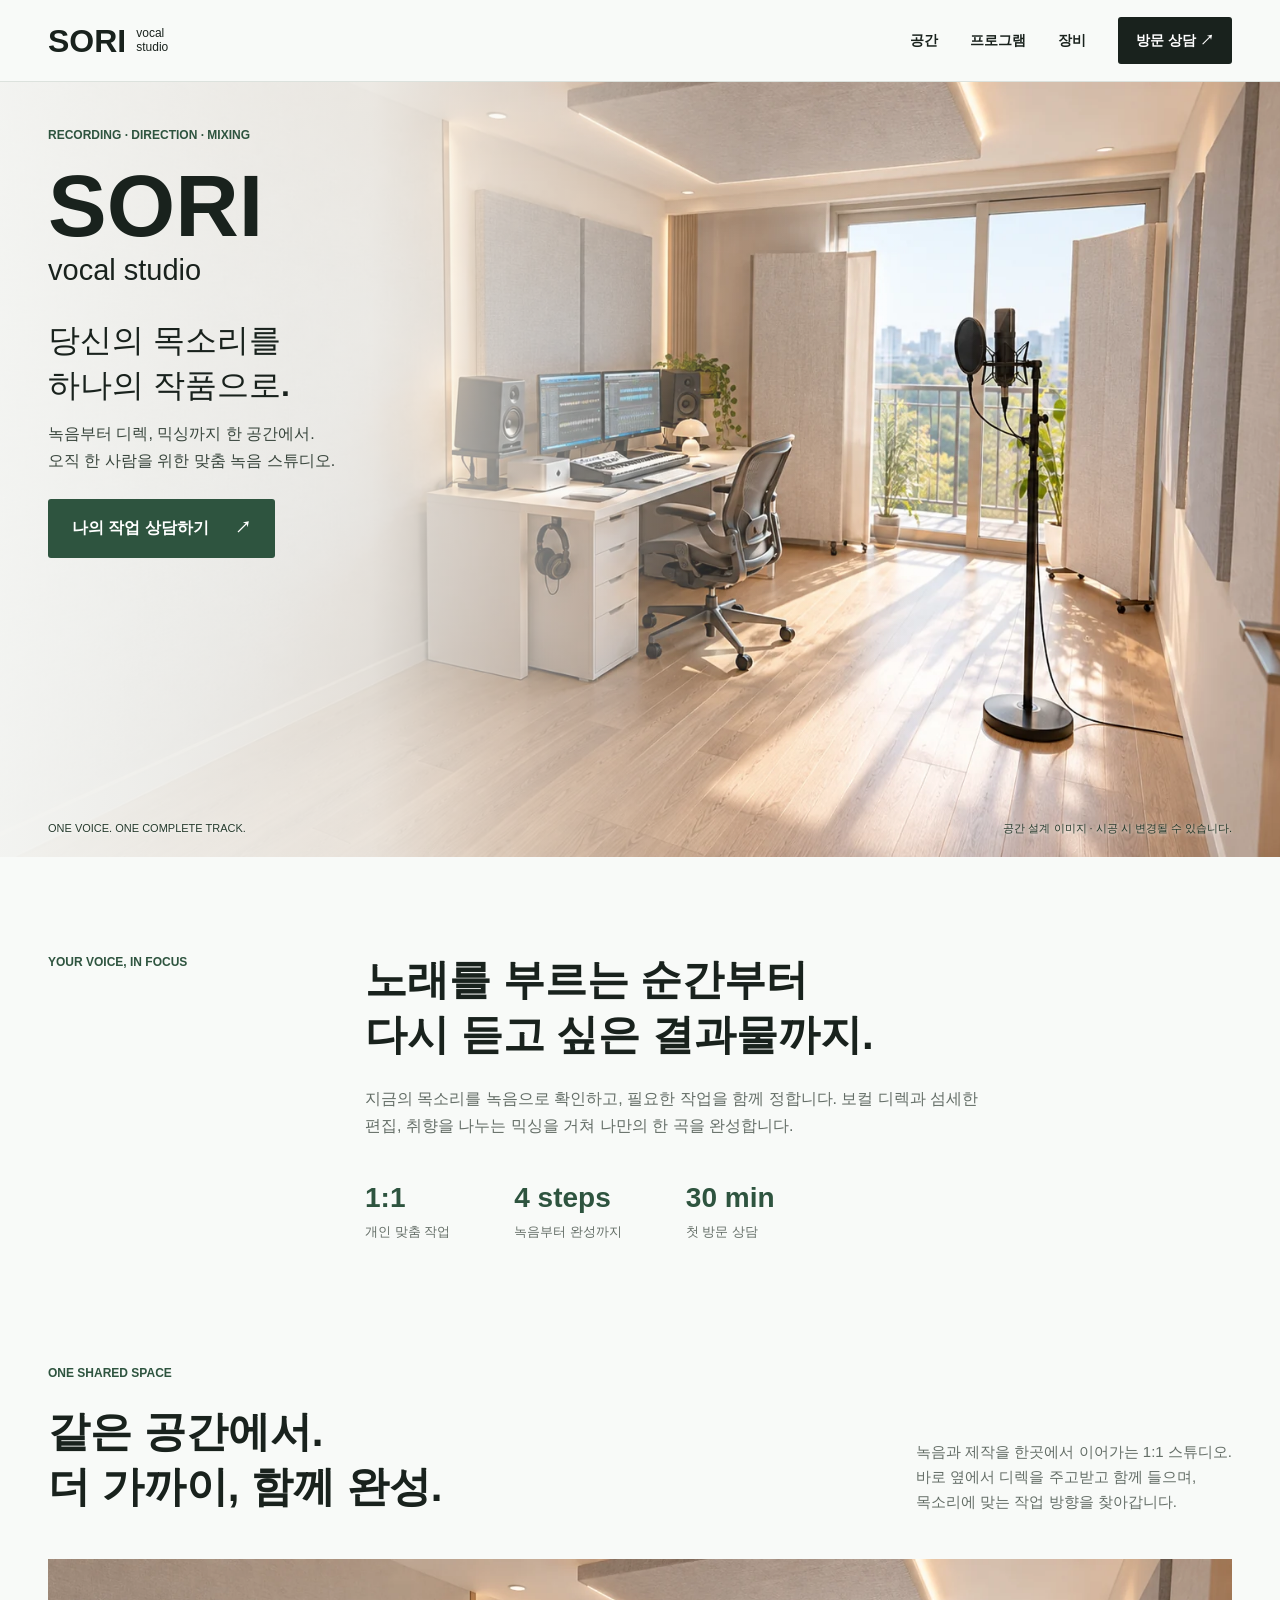
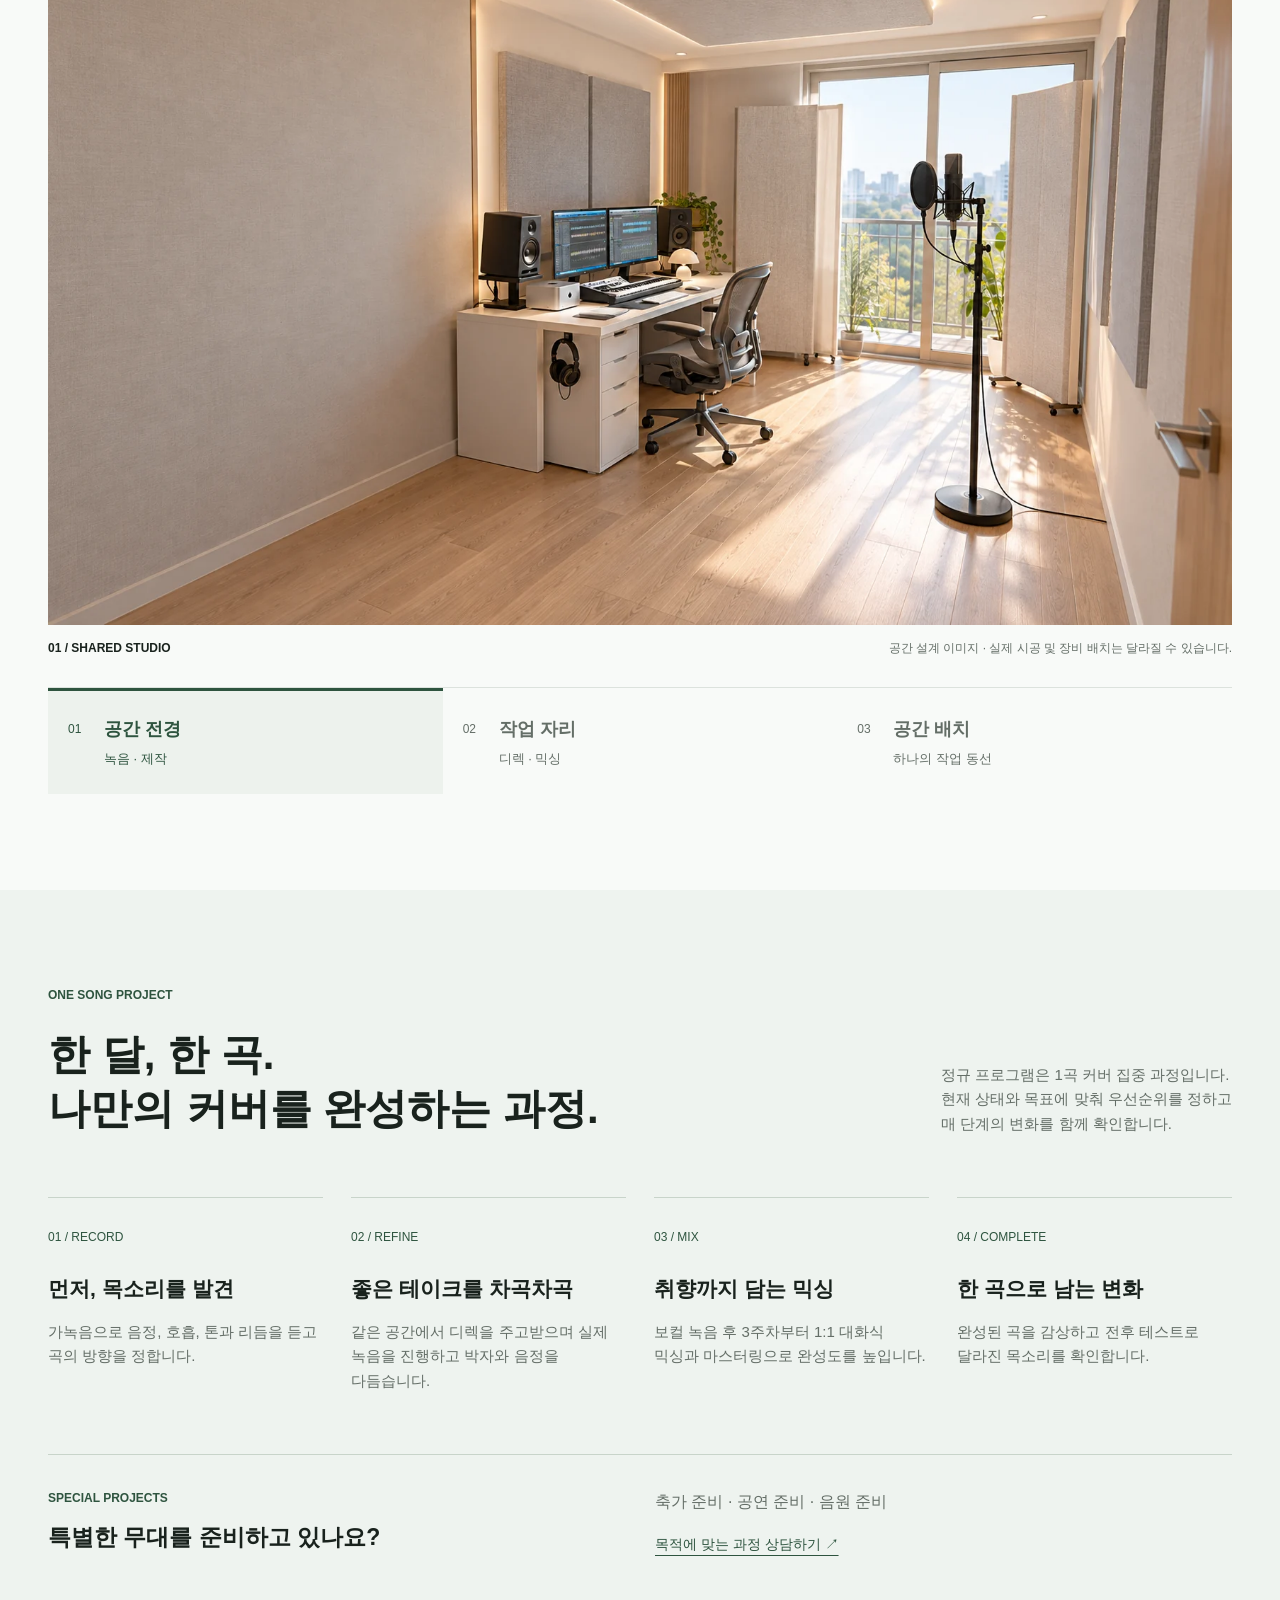
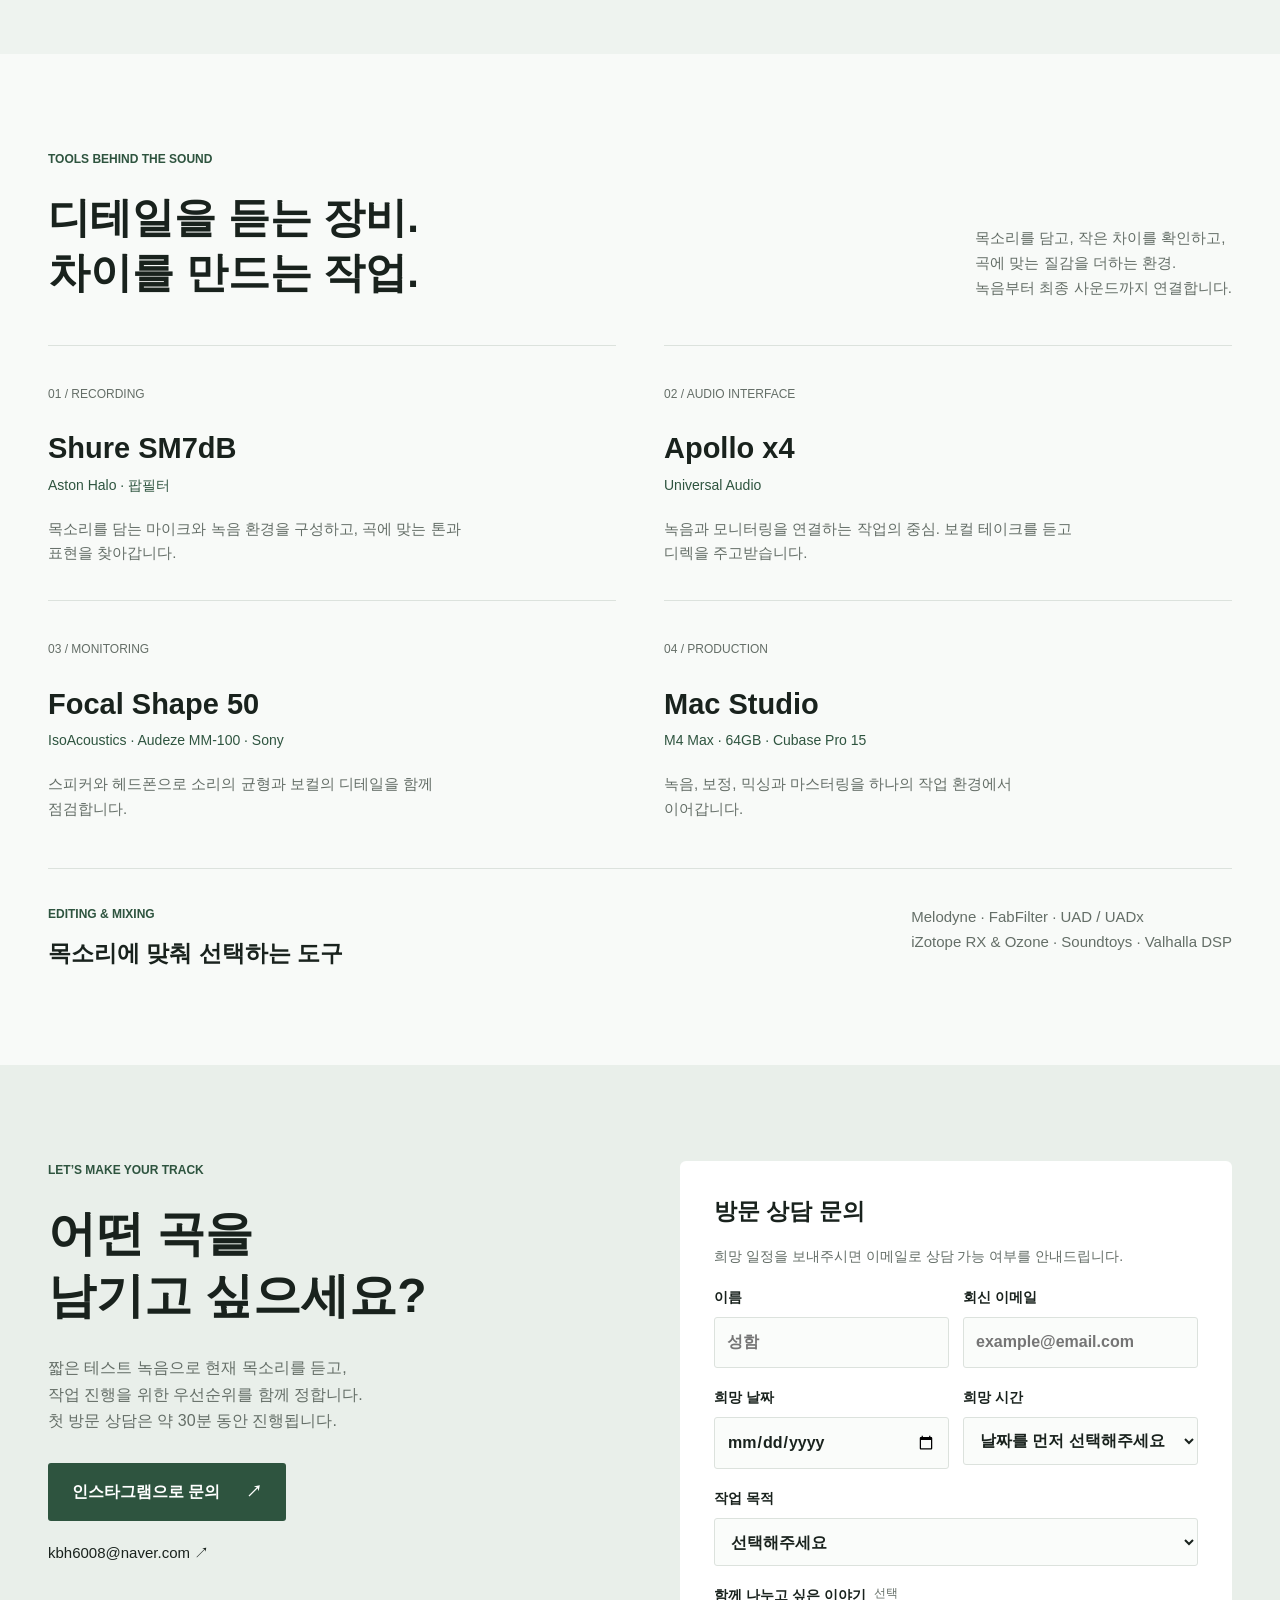
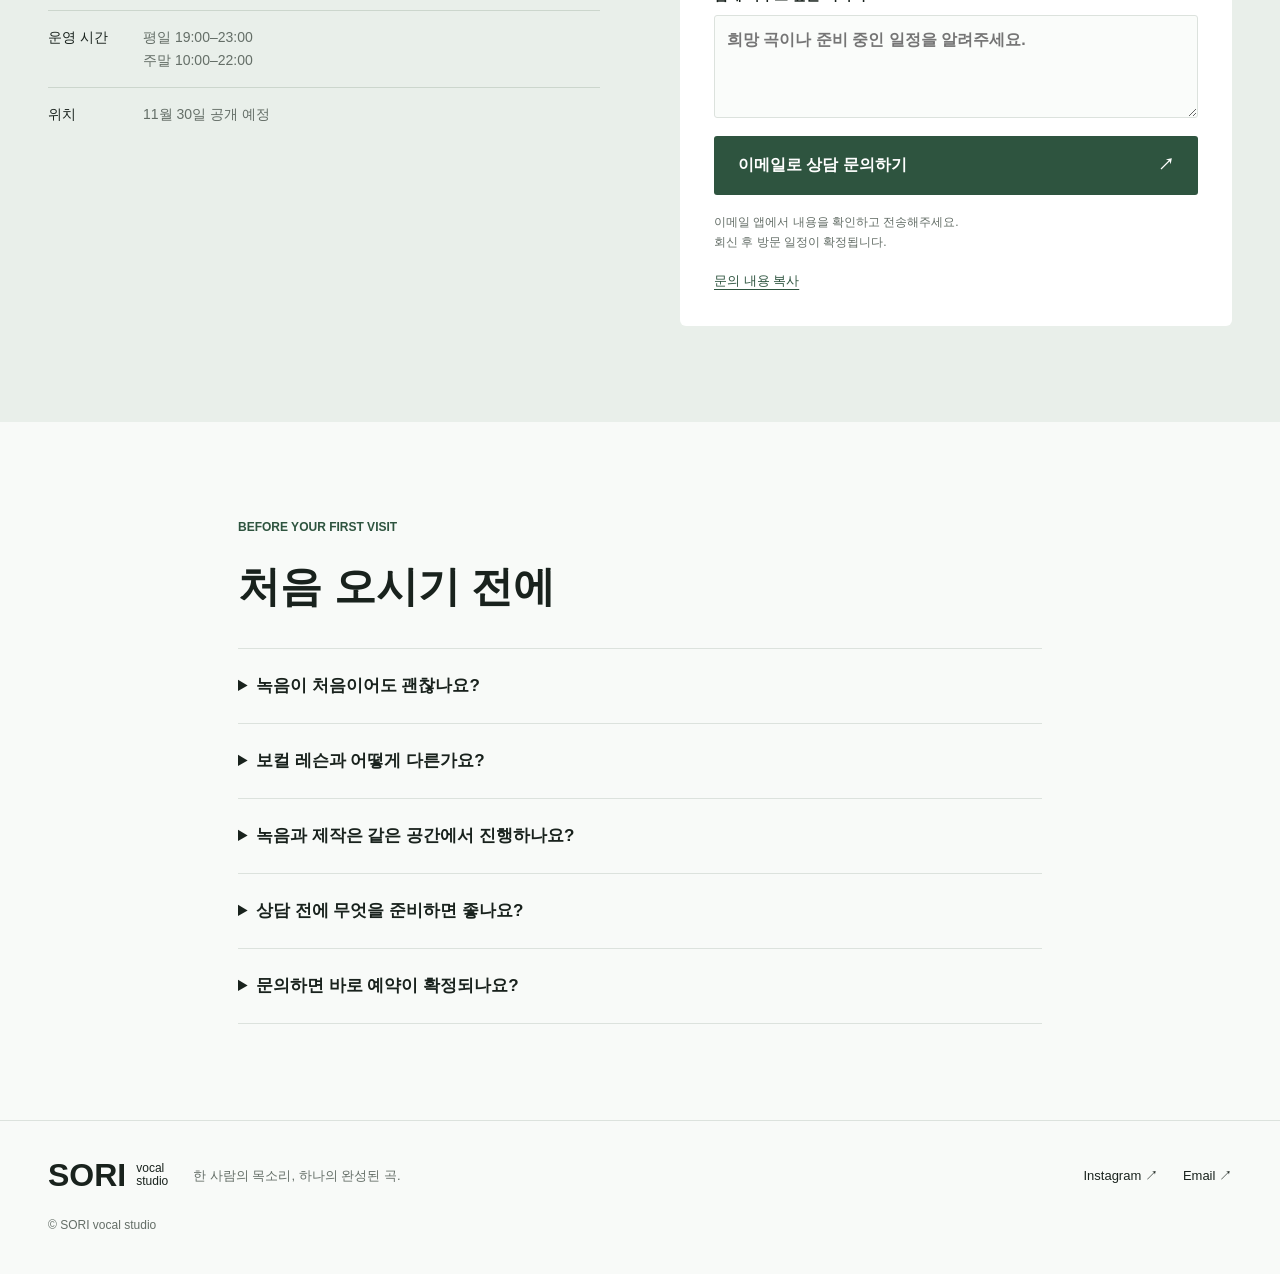
==== commit 21d61243: "Refresh studio imagery and copy for bright shared workspace" ====
--- a/index.html
+++ b/index.html
@@ -1,11 +1,11 @@
 <!doctype html>
-<html lang="ko"><head><meta charset="utf-8"><meta name="viewport" content="width=device-width,initial-scale=1"><title>SORI vocal studio | 당신의 목소리를 하나의 작품으로</title><meta name="description" content="녹음, 보컬 디렉, 보정부터 1:1 믹싱까지. SORI vocal studio에서 나만의 한 곡을 완성하세요."><meta property="og:title" content="SORI vocal studio"><meta property="og:description" content="당신의 목소리를 하나의 작품으로. 1:1 맞춤 녹음과 제작."><meta property="og:image" content="https://byeongbyeong.github.io/studio-assets/control-room.png"><meta name="theme-color" content="#19221d"><link rel="stylesheet" href="styles.css?v=20260918"><script src="site.js?v=20260918" defer></script></head>
+<html lang="ko"><head><meta charset="utf-8"><meta name="viewport" content="width=device-width,initial-scale=1"><title>SORI vocal studio | 당신의 목소리를 하나의 작품으로</title><meta name="description" content="한 공간에서 함께하는 1:1 녹음, 보컬 디렉과 믹싱. SORI vocal studio에서 나만의 한 곡을 완성하세요."><meta property="og:title" content="SORI vocal studio"><meta property="og:description" content="당신의 목소리를 하나의 작품으로. 한 공간에서 함께하는 1:1 맞춤 녹음과 제작."><meta property="og:image" content="https://byeongbyeong.github.io/studio-assets/studio-room-bright.jpg"><meta property="og:image:alt" content="밝은 톤의 SORI 단일 작업 공간 설계 이미지"><meta property="og:type" content="website"><meta property="og:url" content="https://byeongbyeong.github.io/"><meta name="theme-color" content="#f8faf8"><link rel="stylesheet" href="styles.css?v=20261004"><script src="site.js?v=20261004" defer></script></head>
 <body><a class="skip" href="#main">본문 바로가기</a><header><a class="brand" href="#top">SORI<span>vocal<br>studio</span></a><nav aria-label="주요 메뉴"><a href="#space">공간</a><a href="#process">프로그램</a><a href="#equipment">장비</a><a class="nav-cta" href="#contact">방문 상담 ↗</a></nav></header>
-<main id="main"><section class="hero" id="top"><img src="studio-assets/control-room.png" width="1672" height="941" alt="컨트롤룸과 보컬룸의 인테리어 설계 렌더링" fetchpriority="high"><div class="hero-copy"><p class="eyebrow">RECORDING · DIRECTION · MIXING</p><h1>SORI<span>vocal studio</span></h1><p class="hero-line">당신의 목소리를<br>하나의 작품으로.</p><p class="hero-desc">녹음으로 발견하고, 함께 듣고, 완성합니다.<br>오직 한 사람을 위한 맞춤 녹음 스튜디오.</p><a class="button light" href="#contact">나의 작업 상담하기 <span>↗</span></a></div><div class="hero-foot"><span>ONE VOICE. ONE COMPLETE TRACK.</span><span>인테리어 설계 렌더링</span></div></section>
+<main id="main"><section class="hero" id="top"><img src="studio-assets/studio-room-bright.webp" width="1672" height="941" alt="밝은 톤의 한 공간에 작업 책상과 녹음 마이크를 배치한 스튜디오 설계 이미지" fetchpriority="high" decoding="async"><div class="hero-copy"><p class="eyebrow">RECORDING · DIRECTION · MIXING</p><h1>SORI<span>vocal studio</span></h1><p class="hero-line">당신의 목소리를<br>하나의 작품으로.</p><p class="hero-desc">녹음부터 디렉, 믹싱까지 한 공간에서.<br>오직 한 사람을 위한 맞춤 녹음 스튜디오.</p><a class="button" href="#contact">나의 작업 상담하기 <span>↗</span></a></div><div class="hero-foot"><span>ONE VOICE. ONE COMPLETE TRACK.</span><span>공간 설계 이미지 · 시공 시 변경될 수 있습니다.</span></div></section>
 <section class="wrap intro"><p class="eyebrow">YOUR VOICE, IN FOCUS</p><div><h2>노래를 부르는 순간부터<br>다시 듣고 싶은 결과물까지.</h2><p>지금의 목소리를 녹음으로 확인하고, 필요한 작업을 함께 정합니다. 보컬 디렉과 섬세한 편집, 취향을 나누는 믹싱을 거쳐 나만의 한 곡을 완성합니다.</p><div class="facts"><span><b>1:1</b>개인 맞춤 작업</span><span><b>4 steps</b>녹음부터 완성까지</span><span><b>30 min</b>첫 방문 상담</span></div></div></section>
-<section class="wrap space" id="space"><div class="section-head"><div><p class="eyebrow">THE SPACE</p><h2>서로 보고, 듣고.<br>소리에 더 가까이.</h2></div><p>보컬룸과 컨트롤룸을 잇는 통창.<br>녹음하는 순간에도, 함께 듣는 순간에도<br>작업의 흐름이 이어지도록 계획했습니다.</p></div><figure><img id="space-image" src="studio-assets/control-room.png" width="1672" height="941" loading="lazy" alt="컨트롤룸 설계 렌더링"><figcaption><b id="space-label">01 / CONTROL ROOM</b><span>설계 렌더링 · 실제 시공 시 달라질 수 있습니다.</span></figcaption></figure><div class="gallery-tabs" role="group" aria-label="공간 사진 선택"><button type="button" data-image="control-room" class="selected" aria-pressed="true"><small>01</small><b>컨트롤룸</b><span>디렉 · 믹싱 · 상담</span></button><button type="button" data-image="booth-view" aria-pressed="false"><small>02</small><b>보컬룸</b><span>목소리에 집중하는 녹음</span></button><button type="button" data-image="top-view" aria-pressed="false"><small>03</small><b>공간 구성</b><span>두 공간을 연결하는 동선</span></button></div></section>
-<section class="process" id="process"><div class="wrap"><div class="section-head"><div><p class="eyebrow">ONE SONG PROJECT</p><h2>한 달, 한 곡.<br>나만의 커버를 완성하는 과정.</h2></div><p>정규 프로그램은 1곡 커버 집중 과정입니다.<br>현재 상태와 목표에 맞춰 우선순위를 정하고<br>매 단계의 변화를 함께 확인합니다.</p></div><ol class="steps"><li><span>01 / RECORD</span><h3>먼저, 목소리를 발견</h3><p>가녹음으로 음정, 호흡, 톤과 리듬을 듣고 곡의 방향을 정합니다.</p></li><li><span>02 / REFINE</span><h3>좋은 테이크를 차곡차곡</h3><p>디렉을 주고받으며 실제 녹음을 진행하고 박자와 음정을 다듬습니다.</p></li><li><span>03 / MIX</span><h3>취향까지 담는 믹싱</h3><p>보컬 녹음 후 3주차부터 1:1 대화식 믹싱과 마스터링으로 완성도를 높입니다.</p></li><li><span>04 / COMPLETE</span><h3>한 곡으로 남는 변화</h3><p>완성된 곡을 감상하고 전후 테스트로 달라진 목소리를 확인합니다.</p></li></ol><div class="special"><div><p class="eyebrow">SPECIAL PROJECTS</p><h3>특별한 무대를 준비하고 있나요?</h3></div><div><p>축가 준비 · 공연 준비 · 음원 준비</p><a href="#contact">목적에 맞는 과정 상담하기 ↗</a></div></div></div></section>
+<section class="wrap space" id="space"><div class="section-head"><div><p class="eyebrow">ONE SHARED SPACE</p><h2>같은 공간에서.<br>더 가까이, 함께 완성.</h2></div><p>녹음과 제작을 한곳에서 이어가는 1:1 스튜디오.<br>바로 옆에서 디렉을 주고받고 함께 들으며,<br>목소리에 맞는 작업 방향을 찾아갑니다.</p></div><figure><img id="space-image" src="studio-assets/studio-room-bright.webp" width="1672" height="941" loading="lazy" decoding="async" alt="작업 책상과 보컬 녹음 위치가 함께 있는 밝은 단일 공간 설계 이미지"><figcaption><b id="space-label" aria-live="polite">01 / SHARED STUDIO</b><span>공간 설계 이미지 · 실제 시공 및 장비 배치는 달라질 수 있습니다.</span></figcaption></figure><div class="gallery-tabs" role="group" aria-label="스튜디오 설계 이미지 선택"><button type="button" data-image="studio-room-bright" aria-controls="space-image" class="selected" aria-pressed="true"><small>01</small><b>공간 전경</b><span>녹음 · 제작</span></button><button type="button" data-image="workstation-bright" aria-controls="space-image" aria-pressed="false"><small>02</small><b>작업 자리</b><span>디렉 · 믹싱</span></button><button type="button" data-image="studio-overview-bright" aria-controls="space-image" aria-pressed="false"><small>03</small><b>공간 배치</b><span>하나의 작업 동선</span></button></div></section>
+<section class="process" id="process"><div class="wrap"><div class="section-head"><div><p class="eyebrow">ONE SONG PROJECT</p><h2>한 달, 한 곡.<br>나만의 커버를 완성하는 과정.</h2></div><p>정규 프로그램은 1곡 커버 집중 과정입니다.<br>현재 상태와 목표에 맞춰 우선순위를 정하고<br>매 단계의 변화를 함께 확인합니다.</p></div><ol class="steps"><li><span>01 / RECORD</span><h3>먼저, 목소리를 발견</h3><p>가녹음으로 음정, 호흡, 톤과 리듬을 듣고 곡의 방향을 정합니다.</p></li><li><span>02 / REFINE</span><h3>좋은 테이크를 차곡차곡</h3><p>같은 공간에서 디렉을 주고받으며 실제 녹음을 진행하고 박자와 음정을 다듬습니다.</p></li><li><span>03 / MIX</span><h3>취향까지 담는 믹싱</h3><p>보컬 녹음 후 3주차부터 1:1 대화식 믹싱과 마스터링으로 완성도를 높입니다.</p></li><li><span>04 / COMPLETE</span><h3>한 곡으로 남는 변화</h3><p>완성된 곡을 감상하고 전후 테스트로 달라진 목소리를 확인합니다.</p></li></ol><div class="special"><div><p class="eyebrow">SPECIAL PROJECTS</p><h3>특별한 무대를 준비하고 있나요?</h3></div><div><p>축가 준비 · 공연 준비 · 음원 준비</p><a href="#contact">목적에 맞는 과정 상담하기 ↗</a></div></div></div></section>
 <section class="wrap" id="equipment"><div class="section-head"><div><p class="eyebrow">TOOLS BEHIND THE SOUND</p><h2>디테일을 듣는 장비.<br>차이를 만드는 작업.</h2></div><p>목소리를 담고, 작은 차이를 확인하고,<br>곡에 맞는 질감을 더하는 환경.<br>녹음부터 최종 사운드까지 연결합니다.</p></div><div class="gear-grid"><article><small>01 / RECORDING</small><h3>Shure SM7dB</h3><p class="gear-sub">Aston Halo · 팝필터</p><p>목소리를 담는 마이크와 녹음 환경을 구성하고, 곡에 맞는 톤과 표현을 찾아갑니다.</p></article><article><small>02 / AUDIO INTERFACE</small><h3>Apollo x4</h3><p class="gear-sub">Universal Audio</p><p>녹음과 모니터링을 연결하는 작업의 중심. 보컬 테이크를 듣고 디렉을 주고받습니다.</p></article><article><small>03 / MONITORING</small><h3>Focal Shape 50</h3><p class="gear-sub">IsoAcoustics · Audeze MM-100 · Sony</p><p>스피커와 헤드폰으로 소리의 균형과 보컬의 디테일을 함께 점검합니다.</p></article><article><small>04 / PRODUCTION</small><h3>Mac Studio</h3><p class="gear-sub">M4 Max · 64GB · Cubase Pro 15</p><p>녹음, 보정, 믹싱과 마스터링을 하나의 작업 환경에서 이어갑니다.</p></article></div><div class="software"><div><p class="eyebrow">EDITING & MIXING</p><h3>목소리에 맞춰 선택하는 도구</h3></div><p>Melodyne · FabFilter · UAD / UADx<br>iZotope RX & Ozone · Soundtoys · Valhalla DSP</p></div></section>
 <section class="contact" id="contact"><div class="wrap contact-grid"><div class="contact-copy"><p class="eyebrow">LET’S MAKE YOUR TRACK</p><h2>어떤 곡을<br>남기고 싶으세요?</h2><p>짧은 테스트 녹음으로 현재 목소리를 듣고,<br>작업 진행을 위한 우선순위를 함께 정합니다.<br>첫 방문 상담은 약 30분 동안 진행됩니다.</p><a class="button" href="https://www.instagram.com/sori_labs/" target="_blank" rel="noopener noreferrer">인스타그램으로 문의 <span>↗</span></a><a class="email-link" href="mailto:kbh6008@naver.com">kbh6008@naver.com ↗</a><dl><div><dt>운영 시간</dt><dd>평일 19:00–23:00<br>주말 10:00–22:00</dd></div><div><dt>위치</dt><dd>11월 30일 공개 예정</dd></div></dl></div><form id="consultation"><h3>방문 상담 문의</h3><p class="form-note">희망 일정을 보내주시면 이메일로 상담 가능 여부를 안내드립니다.</p><div class="fields"><label>이름<input name="name" autocomplete="name" maxlength="50" placeholder="성함" required></label><label>회신 이메일<input name="email" type="email" autocomplete="email" maxlength="120" placeholder="example@email.com" required></label><label>희망 날짜<input name="date" type="date" required></label><label>희망 시간<select name="time" required><option value="">날짜를 먼저 선택해주세요</option></select></label></div><label>작업 목적<select name="project" required><option value="">선택해주세요</option><option>1곡 커버 집중 과정</option><option>축가 준비</option><option>공연 준비</option><option>음원 준비</option><option>기타 상담</option></select></label><label>함께 나누고 싶은 이야기 <small>선택</small><textarea name="message" maxlength="2000" rows="3" placeholder="희망 곡이나 준비 중인 일정을 알려주세요."></textarea></label><button class="button" type="submit">이메일로 상담 문의하기 <span>↗</span></button><p class="form-foot">이메일 앱에서 내용을 확인하고 전송해주세요.<br>회신 후 방문 일정이 확정됩니다.</p><p id="form-status" role="status" aria-live="polite"></p><button type="button" id="copy-inquiry">문의 내용 복사</button></form></div></section>
-<section class="wrap faq"><p class="eyebrow">BEFORE YOUR FIRST VISIT</p><h2>처음 오시기 전에</h2><details><summary>녹음이 처음이어도 괜찮나요?</summary><p>괜찮습니다. 짧은 테스트 녹음으로 현재 상태를 확인하고, 목표와 준비 정도에 맞춰 진행 방향을 정합니다.</p></details><details><summary>보컬 레슨과 어떻게 다른가요?</summary><p>SORI는 녹음으로 목소리를 확인하고 결과물로 남기는 1:1 맞춤 스튜디오입니다. 실제 곡 작업 안에서 녹음 디렉, 편집, 믹싱을 함께 진행합니다.</p></details><details><summary>상담 전에 무엇을 준비하면 좋나요?</summary><p>녹음하고 싶은 곡과 원하는 분위기를 생각해 오시면 좋습니다. 축가나 공연처럼 정해진 일정이 있다면 문의 시 함께 알려주세요.</p></details><details><summary>문의하면 바로 예약이 확정되나요?</summary><p>이메일 또는 인스타그램으로 희망 일정을 보내주시면 가능 여부를 확인해 답변드립니다. 답변을 통해 방문 일정이 정해진 후 예약이 확정됩니다.</p></details></section></main>
+<section class="wrap faq"><p class="eyebrow">BEFORE YOUR FIRST VISIT</p><h2>처음 오시기 전에</h2><details><summary>녹음이 처음이어도 괜찮나요?</summary><p>괜찮습니다. 짧은 테스트 녹음으로 현재 상태를 확인하고, 목표와 준비 정도에 맞춰 진행 방향을 정합니다.</p></details><details><summary>보컬 레슨과 어떻게 다른가요?</summary><p>SORI는 녹음으로 목소리를 확인하고 결과물로 남기는 1:1 맞춤 스튜디오입니다. 실제 곡 작업 안에서 녹음 디렉, 편집, 믹싱을 함께 진행합니다.</p></details><details><summary>녹음과 제작은 같은 공간에서 진행하나요?</summary><p>네. 엔지니어와 같은 공간에서 작업합니다. 녹음할 때는 헤드폰으로 반주를 듣고, 테이크를 함께 확인하며 디렉과 믹싱을 이어갑니다.</p></details><details><summary>상담 전에 무엇을 준비하면 좋나요?</summary><p>녹음하고 싶은 곡과 원하는 분위기를 생각해 오시면 좋습니다. 축가나 공연처럼 정해진 일정이 있다면 문의 시 함께 알려주세요.</p></details><details><summary>문의하면 바로 예약이 확정되나요?</summary><p>이메일 또는 인스타그램으로 희망 일정을 보내주시면 가능 여부를 확인해 답변드립니다. 답변을 통해 방문 일정이 정해진 후 예약이 확정됩니다.</p></details></section></main>
 <footer class="wrap"><a class="brand" href="#top">SORI<span>vocal<br>studio</span></a><p>한 사람의 목소리, 하나의 완성된 곡.</p><a href="https://www.instagram.com/sori_labs/" target="_blank" rel="noopener noreferrer">Instagram ↗</a><a href="mailto:kbh6008@naver.com">Email ↗</a><small>© SORI vocal studio</small></footer><a class="mobile-contact" href="#contact">방문 상담 문의 <span>↗</span></a></body></html>
--- a/styles.css
+++ b/styles.css
@@ -1 +1 @@
-:root{--ink:#19221d;--muted:#646e67;--line:#dce2dd;--green:#2e543f;--paper:#f8faf8;--accent:#d1eda4}*{box-sizing:border-box}html{scroll-behavior:smooth;scroll-padding-top:90px}body{margin:0;color:var(--ink);background:var(--paper);font-family:-apple-system,BlinkMacSystemFont,"Segoe UI","Noto Sans KR",sans-serif;line-height:1.65;letter-spacing:0}a{color:inherit;text-decoration:none}button,input,select,textarea{font:inherit}a:focus-visible,button:focus-visible,summary:focus-visible{outline:3px solid #759e6e;outline-offset:5px}img{display:block;width:100%;height:auto}h1,h2,h3,p,figure{margin:0}h2{font-size:42px;line-height:1.3;font-weight:650;word-break:keep-all}h3{font-size:23px;line-height:1.4;word-break:keep-all}p{word-break:keep-all;overflow-wrap:anywhere}.wrap{max-width:1280px;padding:96px 48px;margin:auto}.eyebrow{font-size:12px;font-weight:700;margin-bottom:22px;color:var(--green)}header{height:82px;padding:0 48px;display:flex;align-items:center;justify-content:space-between;background:var(--paper);border-bottom:1px solid var(--line);position:sticky;top:0;z-index:10}.brand{font-size:32px;font-weight:850;line-height:1;display:flex;align-items:center;gap:10px}.brand span{font-size:12px;font-weight:500;line-height:1.1}nav{display:flex;align-items:center;gap:32px;font-size:14px;font-weight:600}.nav-cta{padding:12px 18px;background:var(--ink);color:white;border-radius:3px}.hero{position:relative;min-height:640px;height:calc(100svh - 125px);max-height:960px;color:white;isolation:isolate;background:#222}.hero>img{position:absolute;inset:0;height:100%;object-fit:cover;z-index:-2}.hero:before{content:"";position:absolute;inset:0;z-index:-1;background:linear-gradient(90deg,rgba(10,15,12,.8),rgba(10,15,12,.08) 75%)}.hero-copy{max-width:1280px;margin:auto;padding:44px 48px}.hero .eyebrow{color:#e3edda;margin-bottom:18px}.hero h1{font-size:88px;line-height:.95;font-weight:750}.hero h1 span{display:block;font-size:29px;font-weight:400;line-height:1.6}.hero-line{font-size:32px;line-height:1.4;margin:24px 0 14px;font-weight:550}.hero-desc{font-size:16px;color:#eee;margin-bottom:25px}.button{display:inline-flex;justify-content:space-between;align-items:center;gap:26px;padding:16px 24px;background:var(--green);color:white;border:0;border-radius:3px;font-weight:600;cursor:pointer;min-height:54px;transition:background .2s}.button:hover{background:#3d6d50}.button.light{background:var(--paper);color:var(--ink)}.button.light:hover{background:var(--accent)}.hero-foot{position:absolute;bottom:20px;left:48px;right:48px;display:flex;justify-content:space-between;gap:20px;font-size:11px;color:#ddd}.intro{display:grid;grid-template-columns:1fr 3fr;gap:28px}.intro>div>p{max-width:640px;margin-top:24px;color:var(--muted)}.facts{display:flex;gap:64px;margin-top:36px}.facts span{font-size:13px;color:var(--muted)}.facts b{display:block;font-size:28px;color:var(--green);font-weight:550}.space{padding-top:25px}.section-head{display:flex;align-items:end;justify-content:space-between;gap:40px;margin-bottom:44px}.section-head>p{color:var(--muted);font-size:15px;max-width:380px}figure img{aspect-ratio:1672/941;object-fit:contain;background:#e5e8e4}figcaption{display:flex;justify-content:space-between;gap:15px;margin-top:14px;font-size:12px;color:var(--muted)}figcaption b{color:var(--ink)}.gallery-tabs{display:grid;grid-template-columns:repeat(3,minmax(0,1fr));margin-top:28px;border-top:1px solid var(--line)}.gallery-tabs button{background:none;border:0;border-top:3px solid transparent;text-align:left;padding:24px 20px;cursor:pointer;color:var(--muted);display:grid;grid-template-columns:32px 1fr;gap:4px}.gallery-tabs .selected{border-color:var(--green);background:#edf2ed;color:var(--green)}.gallery-tabs b{font-size:18px}.gallery-tabs button>span{grid-column:2;font-size:13px}.gallery-tabs small{font-size:12px;align-self:center}.process{background:var(--ink);color:white}.process .eyebrow{color:var(--accent)}.process .section-head>p{color:#b9c5bc}.steps{list-style:none;padding:0;display:grid;grid-template-columns:repeat(4,minmax(0,1fr));gap:28px;margin:60px 0}.steps li{border-top:1px solid #526157;padding-top:25px}.steps span{font-size:12px;color:var(--accent)}.steps h3{font-size:21px;margin:25px 0 16px}.steps p{font-size:15px;color:#b9c5bc}.special{border-top:1px solid #526157;padding-top:34px;display:grid;grid-template-columns:1fr 1fr;gap:30px}.special .eyebrow{margin-bottom:12px}.special>div:last-child{align-self:end}.special>div>p:not(.eyebrow){color:#c9d6cb;margin-bottom:16px}.special a{color:var(--accent);font-size:14px;text-decoration:underline;text-underline-offset:6px}.gear-grid{display:grid;grid-template-columns:1fr 1fr;gap:0 48px}.gear-grid article{padding:34px 0;border-top:1px solid var(--line)}.gear-grid small{font-size:12px;color:var(--muted)}.gear-grid h3{font-size:29px;margin-top:22px}.gear-sub{font-size:14px;color:var(--green);margin:5px 0 20px}.gear-grid article>p:last-child{font-size:15px;color:var(--muted);max-width:430px}.software{border-top:1px solid var(--line);padding-top:36px;margin-top:12px;display:flex;justify-content:space-between;gap:30px}.software .eyebrow{margin-bottom:12px}.software>p{color:var(--muted);font-size:15px}.contact{background:#e9efea}.contact-grid{display:grid;grid-template-columns:1fr 1fr;gap:80px}.contact-copy h2{font-size:48px}.contact-copy>p:not(.eyebrow){color:var(--muted);margin:28px 0}.email-link{display:block;font-size:15px;margin:20px 0;overflow-wrap:anywhere}dl{margin-top:44px;font-size:14px}dl>div{display:grid;grid-template-columns:95px 1fr;padding:15px 0;border-top:1px solid #ccd6cd}dd{margin:0;color:var(--muted)}form{background:white;padding:34px;border-radius:6px;display:grid;gap:18px;min-width:0}.form-note{font-size:14px;color:var(--muted)}.fields{display:grid;grid-template-columns:repeat(2,minmax(0,1fr));gap:18px 14px}label{display:flex;flex-wrap:wrap;gap:8px;align-content:start;min-width:0;font-size:14px;font-weight:600}input,select,textarea{display:block;width:100%;max-width:100%;min-width:0;min-height:48px;padding:11px 12px;border:1px solid var(--line);border-radius:3px;background:#fafcfa;color:var(--ink);font-size:16px}input:focus,select:focus,textarea:focus{outline:2px solid var(--green);outline-offset:1px}textarea{resize:vertical}label small{color:var(--muted);font-size:12px;font-weight:400}form .button{width:100%}.form-foot{color:var(--muted);font-size:12px}#copy-inquiry{background:none;border:0;text-decoration:underline;text-underline-offset:4px;color:var(--green);cursor:pointer;font-size:13px;justify-self:start;padding:0}#form-status{font-size:13px;color:var(--green)}#form-status:empty{display:none}.faq{max-width:900px}.faq h2{margin-bottom:34px}.faq details{border-top:1px solid var(--line)}.faq details:last-child{border-bottom:1px solid var(--line)}summary{padding:23px 28px 23px 0;font-weight:600;cursor:pointer;font-size:17px}.faq details p{padding:0 0 24px;color:var(--muted);font-size:15px}footer.wrap{border-top:1px solid var(--line);padding-top:38px;padding-bottom:38px;display:flex;flex-wrap:wrap;gap:25px;align-items:center;font-size:13px}footer p{flex:1;color:var(--muted)}footer small{flex-basis:100%;color:var(--muted);font-size:12px}.mobile-contact{display:none}.skip{position:fixed;top:-100px;z-index:30;background:white;padding:12px}.skip:focus{top:0}@media(max-width:1000px){h2{font-size:34px}.wrap{padding:72px 30px}header{padding:0 30px}.hero-copy{padding:40px 30px}.hero-foot{left:30px;right:30px}.intro{grid-template-columns:1fr}.section-head{align-items:start;flex-direction:column;gap:22px}.steps{grid-template-columns:1fr 1fr;gap:36px}.contact-grid{gap:35px}.contact-copy h2{font-size:38px}form{padding:24px}.fields{grid-template-columns:1fr}.software{flex-direction:column}}@media(max-width:600px){html{scroll-padding-top:78px}header{height:70px;padding:0 20px}.brand{font-size:27px;gap:7px}.brand span{font-size:10px}nav{gap:16px;font-size:13px}nav>a:not(.nav-cta){display:none}.nav-cta{padding:10px 14px}.hero{height:auto;min-height:620px;max-height:none}.hero>img{object-position:60% center}.hero:before{background:linear-gradient(90deg,rgba(10,15,12,.77),rgba(10,15,12,.25))}.hero-copy{padding:38px 24px 85px}.hero h1{font-size:76px}.hero h1 span{font-size:26px}.hero-line{font-size:29px;margin-top:26px}.hero-desc{font-size:14px}.hero .eyebrow{font-size:10px}.hero-foot{left:24px;right:24px;bottom:20px;flex-direction:column;gap:3px;font-size:10px}.wrap{padding:62px 24px}h2{font-size:29px}h3{font-size:21px}.facts{gap:20px;justify-content:space-between}.facts b{font-size:23px}.facts span{font-size:11px}.intro>div>p{font-size:15px}.space{padding-top:5px}.section-head{margin-bottom:28px}.section-head>p{font-size:14px}figcaption{flex-direction:column;font-size:11px;gap:5px}.gallery-tabs{margin-top:20px}.gallery-tabs button{padding:16px 8px;display:flex;flex-direction:column;gap:6px;align-items:start}.gallery-tabs small{align-self:start}.gallery-tabs b{font-size:15px}.gallery-tabs button>span{font-size:11px;line-height:1.5}.steps{grid-template-columns:1fr;gap:28px;margin:35px 0}.steps h3{margin:12px 0}.special{grid-template-columns:1fr}.special h3{font-size:22px}.gear-grid{grid-template-columns:1fr}.gear-grid h3{font-size:26px}.contact-grid{grid-template-columns:1fr;gap:34px}.contact-copy h2{font-size:36px}.contact-copy>p:not(.eyebrow){font-size:14px}form{padding:24px 18px}.faq summary{font-size:16px}footer.wrap{padding-bottom:108px}footer p{flex-basis:100%}.mobile-contact{position:fixed;bottom:0;left:0;right:0;z-index:20;display:flex;justify-content:space-between;background:var(--green);color:white;padding:16px 24px max(16px,env(safe-area-inset-bottom));font-size:15px;font-weight:600;box-shadow:0 -3px 18px #0001}.eyebrow{margin-bottom:16px}.hero .button{font-size:14px}body{overflow-wrap:anywhere}}@media(prefers-reduced-motion:reduce){html{scroll-behavior:auto}*{transition:none!important}}
+:root{--ink:#19221d;--muted:#646e67;--line:#dce2dd;--green:#2e543f;--paper:#f8faf8;--accent:#d1eda4}*{box-sizing:border-box}html{scroll-behavior:smooth;scroll-padding-top:90px}body{margin:0;color:var(--ink);background:var(--paper);font-family:-apple-system,BlinkMacSystemFont,"Segoe UI","Noto Sans KR",sans-serif;line-height:1.65;letter-spacing:0}a{color:inherit;text-decoration:none}button,input,select,textarea{font:inherit}a:focus-visible,button:focus-visible,summary:focus-visible{outline:3px solid #759e6e;outline-offset:5px}img{display:block;width:100%;height:auto}h1,h2,h3,p,figure{margin:0}h2{font-size:42px;line-height:1.3;font-weight:650;word-break:keep-all}h3{font-size:23px;line-height:1.4;word-break:keep-all}p{word-break:keep-all;overflow-wrap:anywhere}.wrap{max-width:1280px;padding:96px 48px;margin:auto}.eyebrow{font-size:12px;font-weight:700;margin-bottom:22px;color:var(--green)}header{height:82px;padding:0 48px;display:flex;align-items:center;justify-content:space-between;background:var(--paper);border-bottom:1px solid var(--line);position:sticky;top:0;z-index:10}.brand{font-size:32px;font-weight:850;line-height:1;display:flex;align-items:center;gap:10px}.brand span{font-size:12px;font-weight:500;line-height:1.1}nav{display:flex;align-items:center;gap:32px;font-size:14px;font-weight:600}.nav-cta{padding:12px 18px;background:var(--ink);color:white;border-radius:3px}.hero{position:relative;min-height:640px;height:calc(100svh - 125px);max-height:960px;color:var(--ink);isolation:isolate;background:#f1f2ef}.hero>img{position:absolute;inset:0;height:100%;object-fit:cover;z-index:-2}.hero:before{content:"";position:absolute;inset:0;z-index:-1;background:linear-gradient(90deg,rgba(248,250,248,.94),rgba(248,250,248,.80) 29%,rgba(248,250,248,.08) 58%,transparent 78%)}.hero-copy{max-width:1280px;margin:auto;padding:44px 48px}.hero .eyebrow{color:var(--green);margin-bottom:18px}.hero h1{font-size:88px;line-height:.95;font-weight:750}.hero h1 span{display:block;font-size:29px;font-weight:400;line-height:1.6}.hero-line{font-size:32px;line-height:1.4;margin:24px 0 14px;font-weight:550}.hero-desc{font-size:16px;color:#39463d;margin-bottom:25px}.button{display:inline-flex;justify-content:space-between;align-items:center;gap:26px;padding:16px 24px;background:var(--green);color:white;border:0;border-radius:3px;font-weight:600;cursor:pointer;min-height:54px;transition:background .2s}.button:hover{background:#3d6d50}.button.light{background:var(--paper);color:var(--ink)}.button.light:hover{background:var(--accent)}.hero-foot{position:absolute;bottom:20px;left:48px;right:48px;display:flex;justify-content:space-between;gap:20px;font-size:11px;color:#263b2d;text-shadow:0 1px 4px #fff}.intro{display:grid;grid-template-columns:1fr 3fr;gap:28px}.intro>div>p{max-width:640px;margin-top:24px;color:var(--muted)}.facts{display:flex;gap:64px;margin-top:36px}.facts span{font-size:13px;color:var(--muted)}.facts b{display:block;font-size:28px;color:var(--green);font-weight:550}.space{padding-top:25px}.section-head{display:flex;align-items:end;justify-content:space-between;gap:40px;margin-bottom:44px}.section-head>p{color:var(--muted);font-size:15px;max-width:380px}figure img{aspect-ratio:1672/941;object-fit:contain;background:#e5e8e4}figcaption{display:flex;justify-content:space-between;gap:15px;margin-top:14px;font-size:12px;color:var(--muted)}figcaption b{color:var(--ink)}.gallery-tabs{display:grid;grid-template-columns:repeat(3,minmax(0,1fr));margin-top:28px;border-top:1px solid var(--line)}.gallery-tabs button{background:none;border:0;border-top:3px solid transparent;text-align:left;padding:24px 20px;cursor:pointer;color:var(--muted);display:grid;grid-template-columns:32px 1fr;gap:4px}.gallery-tabs .selected{border-color:var(--green);background:#edf2ed;color:var(--green)}.gallery-tabs b{font-size:18px}.gallery-tabs button>span{grid-column:2;font-size:13px}.gallery-tabs small{font-size:12px;align-self:center}.process{background:#eef3ef;color:var(--ink)}.process .eyebrow{color:var(--green)}.process .section-head>p{color:var(--muted)}.steps{list-style:none;padding:0;display:grid;grid-template-columns:repeat(4,minmax(0,1fr));gap:28px;margin:60px 0}.steps li{border-top:1px solid #c8d4ca;padding-top:25px}.steps span{font-size:12px;color:var(--green)}.steps h3{font-size:21px;margin:25px 0 16px}.steps p{font-size:15px;color:var(--muted)}.special{border-top:1px solid #c8d4ca;padding-top:34px;display:grid;grid-template-columns:1fr 1fr;gap:30px}.special .eyebrow{margin-bottom:12px}.special>div:last-child{align-self:end}.special>div>p:not(.eyebrow){color:var(--muted);margin-bottom:16px}.special a{color:var(--green);font-size:14px;text-decoration:underline;text-underline-offset:6px}.gear-grid{display:grid;grid-template-columns:1fr 1fr;gap:0 48px}.gear-grid article{padding:34px 0;border-top:1px solid var(--line)}.gear-grid small{font-size:12px;color:var(--muted)}.gear-grid h3{font-size:29px;margin-top:22px}.gear-sub{font-size:14px;color:var(--green);margin:5px 0 20px}.gear-grid article>p:last-child{font-size:15px;color:var(--muted);max-width:430px}.software{border-top:1px solid var(--line);padding-top:36px;margin-top:12px;display:flex;justify-content:space-between;gap:30px}.software .eyebrow{margin-bottom:12px}.software>p{color:var(--muted);font-size:15px}.contact{background:#e9efea}.contact-grid{display:grid;grid-template-columns:1fr 1fr;gap:80px}.contact-copy h2{font-size:48px}.contact-copy>p:not(.eyebrow){color:var(--muted);margin:28px 0}.email-link{display:block;font-size:15px;margin:20px 0;overflow-wrap:anywhere}dl{margin-top:44px;font-size:14px}dl>div{display:grid;grid-template-columns:95px 1fr;padding:15px 0;border-top:1px solid #ccd6cd}dd{margin:0;color:var(--muted)}form{background:white;padding:34px;border-radius:6px;display:grid;gap:18px;min-width:0}.form-note{font-size:14px;color:var(--muted)}.fields{display:grid;grid-template-columns:repeat(2,minmax(0,1fr));gap:18px 14px}label{display:flex;flex-wrap:wrap;gap:8px;align-content:start;min-width:0;font-size:14px;font-weight:600}input,select,textarea{display:block;width:100%;max-width:100%;min-width:0;min-height:48px;padding:11px 12px;border:1px solid var(--line);border-radius:3px;background:#fafcfa;color:var(--ink);font-size:16px}input:focus,select:focus,textarea:focus{outline:2px solid var(--green);outline-offset:1px}textarea{resize:vertical}label small{color:var(--muted);font-size:12px;font-weight:400}form .button{width:100%}.form-foot{color:var(--muted);font-size:12px}#copy-inquiry{background:none;border:0;text-decoration:underline;text-underline-offset:4px;color:var(--green);cursor:pointer;font-size:13px;justify-self:start;padding:0}#form-status{font-size:13px;color:var(--green)}#form-status:empty{display:none}.faq{max-width:900px}.faq h2{margin-bottom:34px}.faq details{border-top:1px solid var(--line)}.faq details:last-child{border-bottom:1px solid var(--line)}summary{padding:23px 28px 23px 0;font-weight:600;cursor:pointer;font-size:17px}.faq details p{padding:0 0 24px;color:var(--muted);font-size:15px}footer.wrap{border-top:1px solid var(--line);padding-top:38px;padding-bottom:38px;display:flex;flex-wrap:wrap;gap:25px;align-items:center;font-size:13px}footer p{flex:1;color:var(--muted)}footer small{flex-basis:100%;color:var(--muted);font-size:12px}.mobile-contact{display:none}.skip{position:fixed;top:-100px;z-index:30;background:white;padding:12px}.skip:focus{top:0}@media(max-width:1000px){h2{font-size:34px}.wrap{padding:72px 30px}header{padding:0 30px}.hero-copy{padding:40px 30px}.hero-foot{left:30px;right:30px}.intro{grid-template-columns:1fr}.section-head{align-items:start;flex-direction:column;gap:22px}.steps{grid-template-columns:1fr 1fr;gap:36px}.contact-grid{gap:35px}.contact-copy h2{font-size:38px}form{padding:24px}.fields{grid-template-columns:1fr}.software{flex-direction:column}}@media(max-width:600px){html{scroll-padding-top:78px}header{height:70px;padding:0 20px}.brand{font-size:27px;gap:7px}.brand span{font-size:10px}nav{gap:16px;font-size:13px}nav>a:not(.nav-cta){display:none}.nav-cta{padding:10px 14px}.hero{height:auto;min-height:550px;max-height:none}.hero>img{object-position:48% center}.hero:before{background:linear-gradient(90deg,rgba(248,250,248,.94),rgba(248,250,248,.66) 64%,rgba(248,250,248,.14))}.hero-copy{padding:38px 24px 85px}.hero h1{font-size:64px}.hero h1 span{font-size:23px}.hero-line{font-size:29px;margin-top:26px}.hero-desc{font-size:14px}.hero .eyebrow{font-size:10px}.hero-foot{left:24px;right:24px;bottom:20px;flex-direction:column;gap:3px;font-size:10px}.wrap{padding:62px 24px}h2{font-size:29px}h3{font-size:21px}.facts{gap:20px;justify-content:space-between}.facts b{font-size:23px}.facts span{font-size:11px}.intro>div>p{font-size:15px}.space{padding-top:5px}.section-head{margin-bottom:28px}.section-head>p{font-size:14px}figcaption{flex-direction:column;font-size:11px;gap:5px}.gallery-tabs{margin-top:20px}.gallery-tabs button{padding:16px 8px;display:flex;flex-direction:column;gap:6px;align-items:start}.gallery-tabs small{align-self:start}.gallery-tabs b{font-size:15px}.gallery-tabs button>span{font-size:11px;line-height:1.5}.steps{grid-template-columns:1fr;gap:28px;margin:35px 0}.steps h3{margin:12px 0}.special{grid-template-columns:1fr}.special h3{font-size:22px}.gear-grid{grid-template-columns:1fr}.gear-grid h3{font-size:26px}.contact-grid{grid-template-columns:1fr;gap:34px}.contact-copy h2{font-size:36px}.contact-copy>p:not(.eyebrow){font-size:14px}form{padding:24px 18px}.faq summary{font-size:16px}footer.wrap{padding-bottom:108px}footer p{flex-basis:100%}.mobile-contact{position:fixed;bottom:0;left:0;right:0;z-index:20;display:flex;justify-content:space-between;background:var(--green);color:white;padding:16px 24px max(16px,env(safe-area-inset-bottom));font-size:15px;font-weight:600;box-shadow:0 -3px 18px #0001}.eyebrow{margin-bottom:16px}.hero .button{font-size:14px}body{overflow-wrap:anywhere}}@media(prefers-reduced-motion:reduce){html{scroll-behavior:auto}*{transition:none!important}}
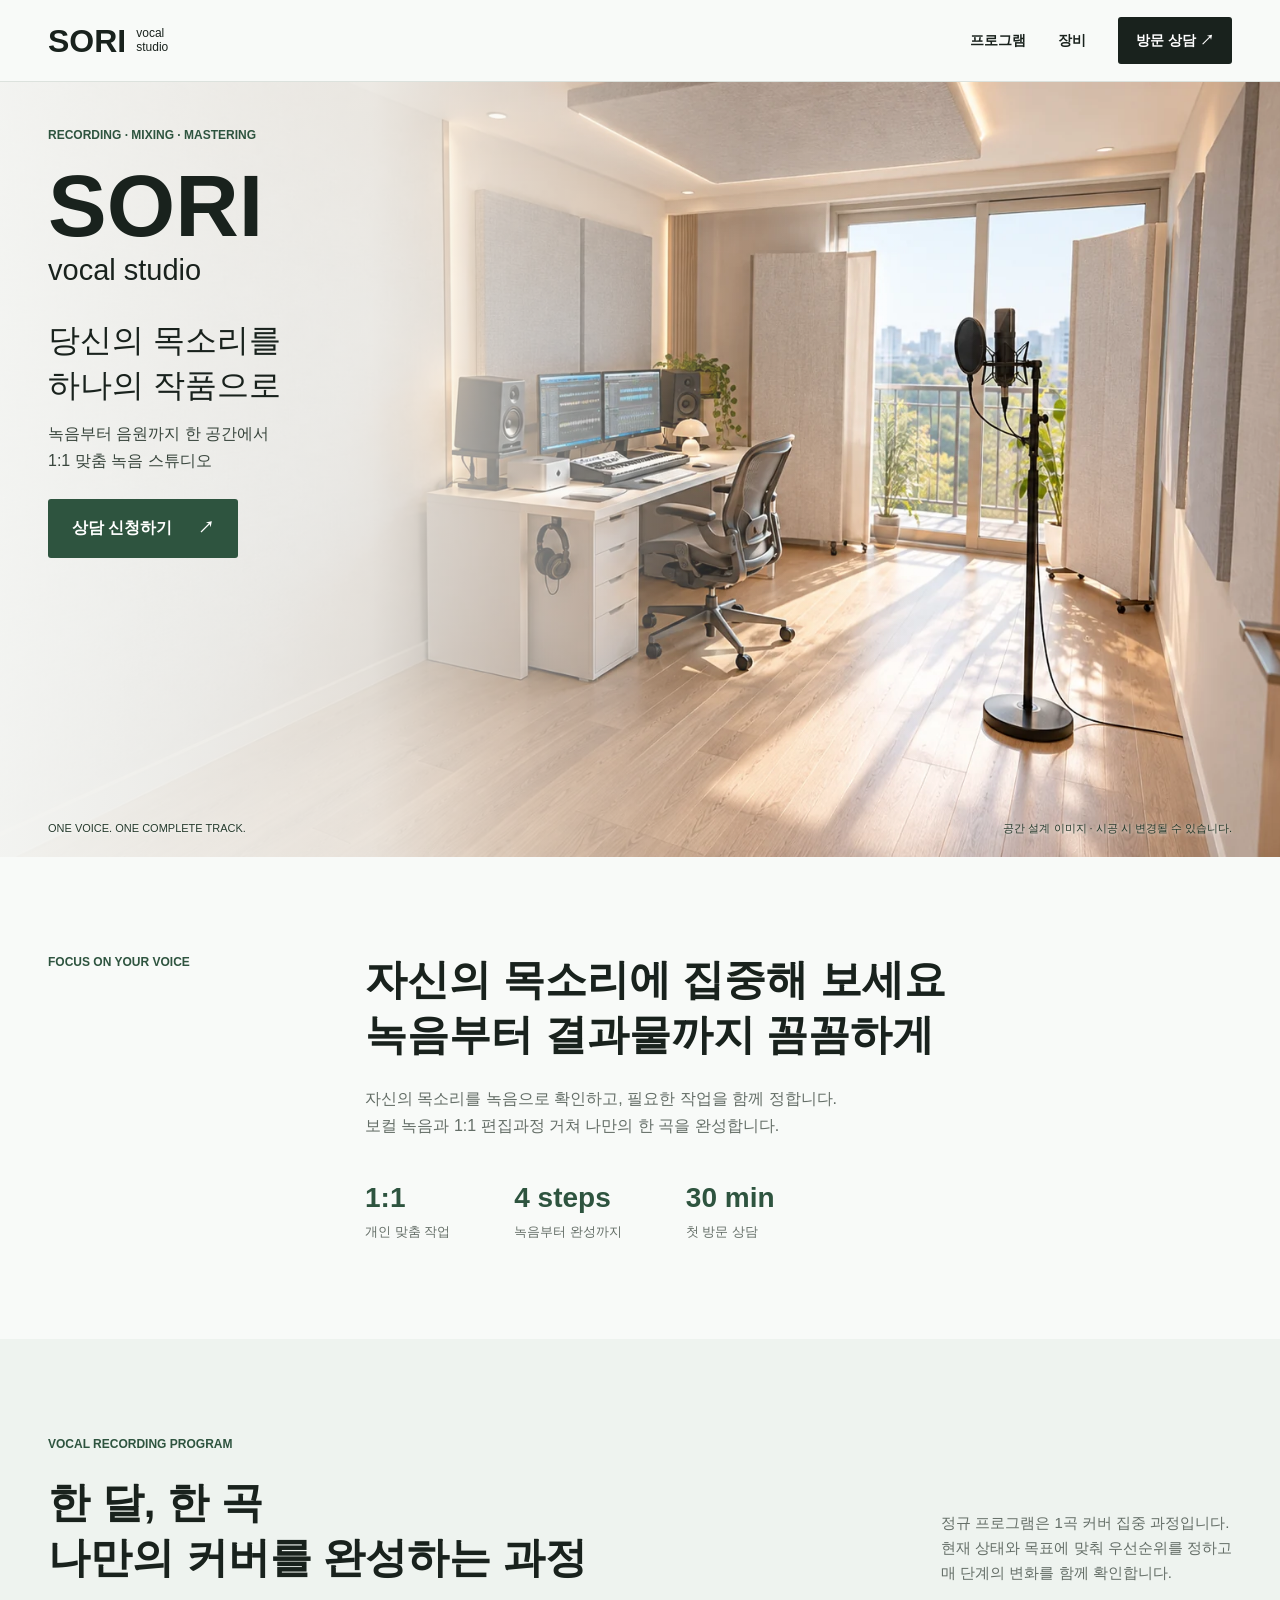
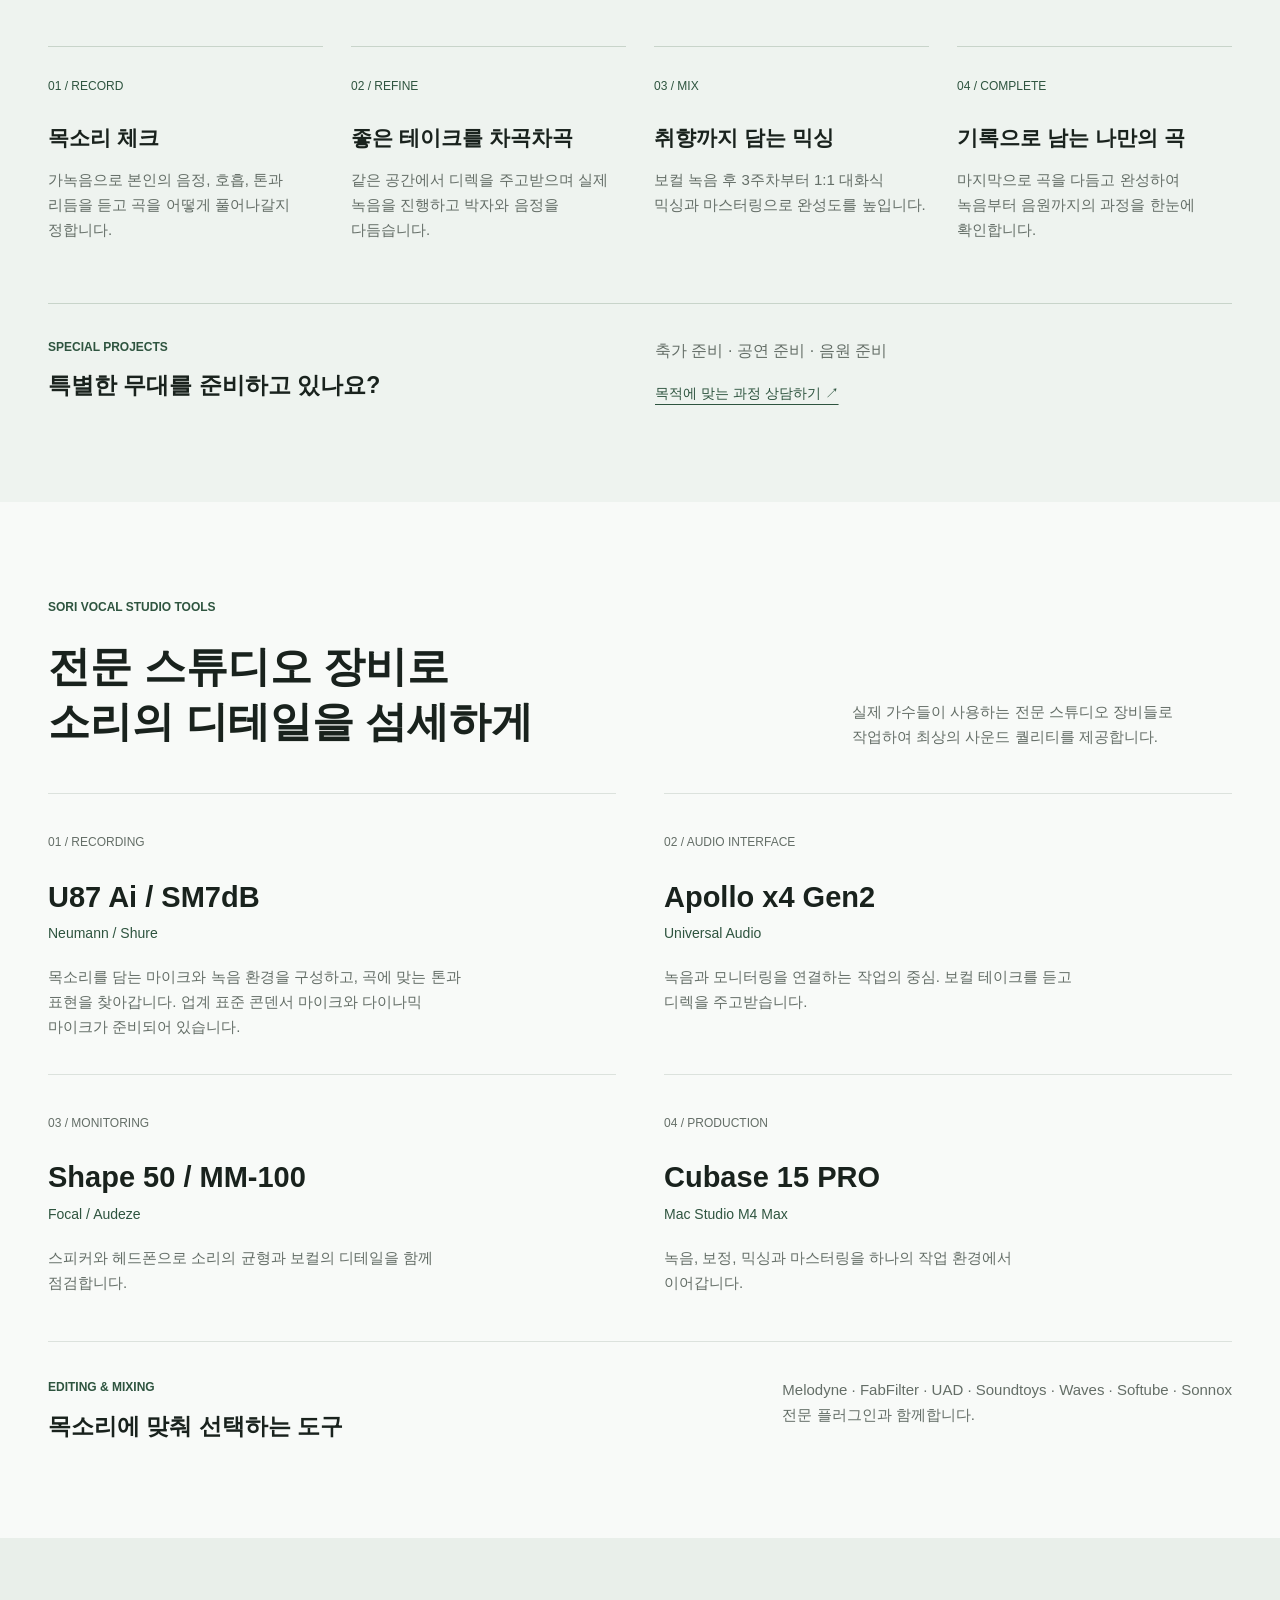
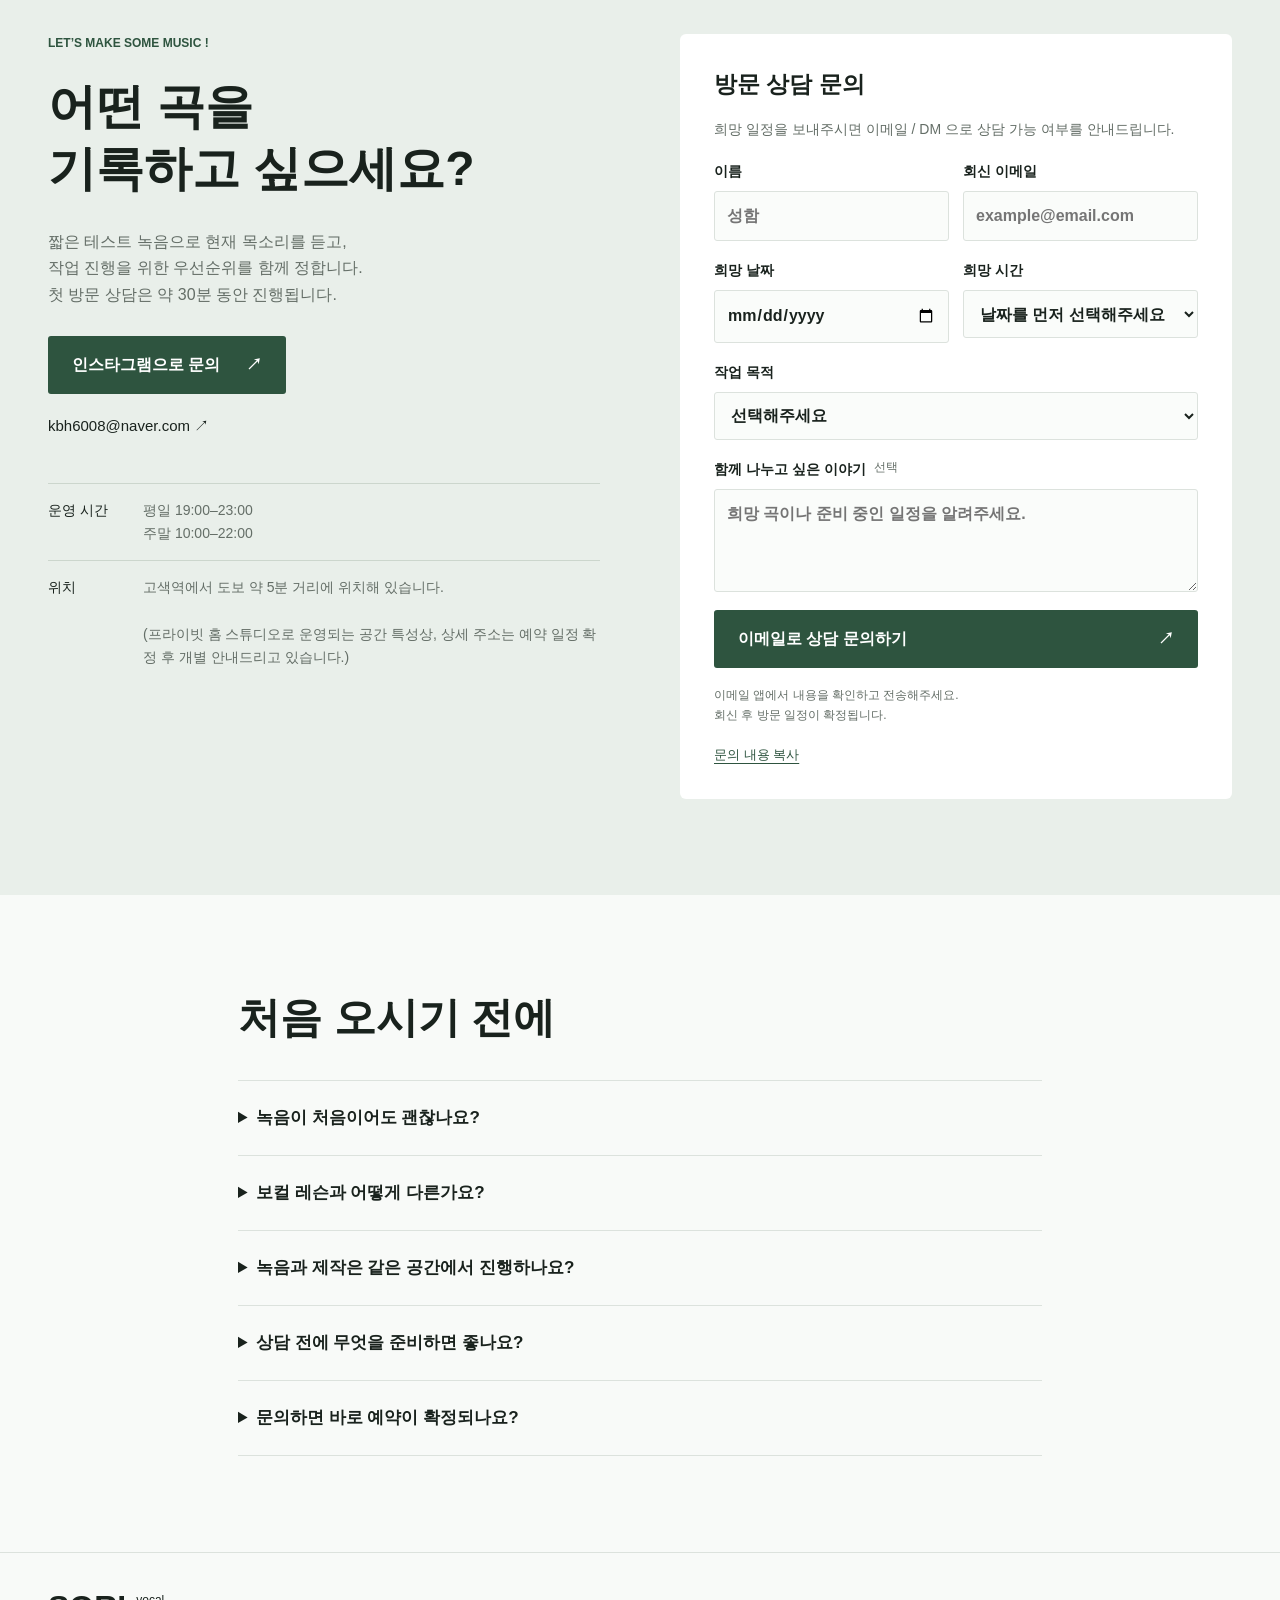
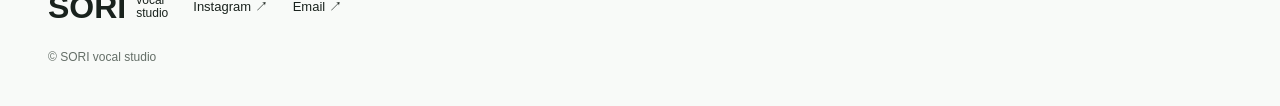
==== commit edf87fcf: "Apply owner copy edits, equipment updates and hidden gallery" ====
--- a/index.html
+++ b/index.html
@@ -1,11 +1,12 @@
 <!doctype html>
-<html lang="ko"><head><meta charset="utf-8"><meta name="viewport" content="width=device-width,initial-scale=1"><title>SORI vocal studio | 당신의 목소리를 하나의 작품으로</title><meta name="description" content="한 공간에서 함께하는 1:1 녹음, 보컬 디렉과 믹싱. SORI vocal studio에서 나만의 한 곡을 완성하세요."><meta property="og:title" content="SORI vocal studio"><meta property="og:description" content="당신의 목소리를 하나의 작품으로. 한 공간에서 함께하는 1:1 맞춤 녹음과 제작."><meta property="og:image" content="https://byeongbyeong.github.io/studio-assets/studio-room-bright.jpg"><meta property="og:image:alt" content="밝은 톤의 SORI 단일 작업 공간 설계 이미지"><meta property="og:type" content="website"><meta property="og:url" content="https://byeongbyeong.github.io/"><meta name="theme-color" content="#f8faf8"><link rel="stylesheet" href="styles.css?v=20261004"><script src="site.js?v=20261004" defer></script></head>
-<body><a class="skip" href="#main">본문 바로가기</a><header><a class="brand" href="#top">SORI<span>vocal<br>studio</span></a><nav aria-label="주요 메뉴"><a href="#space">공간</a><a href="#process">프로그램</a><a href="#equipment">장비</a><a class="nav-cta" href="#contact">방문 상담 ↗</a></nav></header>
-<main id="main"><section class="hero" id="top"><img src="studio-assets/studio-room-bright.webp" width="1672" height="941" alt="밝은 톤의 한 공간에 작업 책상과 녹음 마이크를 배치한 스튜디오 설계 이미지" fetchpriority="high" decoding="async"><div class="hero-copy"><p class="eyebrow">RECORDING · DIRECTION · MIXING</p><h1>SORI<span>vocal studio</span></h1><p class="hero-line">당신의 목소리를<br>하나의 작품으로.</p><p class="hero-desc">녹음부터 디렉, 믹싱까지 한 공간에서.<br>오직 한 사람을 위한 맞춤 녹음 스튜디오.</p><a class="button" href="#contact">나의 작업 상담하기 <span>↗</span></a></div><div class="hero-foot"><span>ONE VOICE. ONE COMPLETE TRACK.</span><span>공간 설계 이미지 · 시공 시 변경될 수 있습니다.</span></div></section>
-<section class="wrap intro"><p class="eyebrow">YOUR VOICE, IN FOCUS</p><div><h2>노래를 부르는 순간부터<br>다시 듣고 싶은 결과물까지.</h2><p>지금의 목소리를 녹음으로 확인하고, 필요한 작업을 함께 정합니다. 보컬 디렉과 섬세한 편집, 취향을 나누는 믹싱을 거쳐 나만의 한 곡을 완성합니다.</p><div class="facts"><span><b>1:1</b>개인 맞춤 작업</span><span><b>4 steps</b>녹음부터 완성까지</span><span><b>30 min</b>첫 방문 상담</span></div></div></section>
-<section class="wrap space" id="space"><div class="section-head"><div><p class="eyebrow">ONE SHARED SPACE</p><h2>같은 공간에서.<br>더 가까이, 함께 완성.</h2></div><p>녹음과 제작을 한곳에서 이어가는 1:1 스튜디오.<br>바로 옆에서 디렉을 주고받고 함께 들으며,<br>목소리에 맞는 작업 방향을 찾아갑니다.</p></div><figure><img id="space-image" src="studio-assets/studio-room-bright.webp" width="1672" height="941" loading="lazy" decoding="async" alt="작업 책상과 보컬 녹음 위치가 함께 있는 밝은 단일 공간 설계 이미지"><figcaption><b id="space-label" aria-live="polite">01 / SHARED STUDIO</b><span>공간 설계 이미지 · 실제 시공 및 장비 배치는 달라질 수 있습니다.</span></figcaption></figure><div class="gallery-tabs" role="group" aria-label="스튜디오 설계 이미지 선택"><button type="button" data-image="studio-room-bright" aria-controls="space-image" class="selected" aria-pressed="true"><small>01</small><b>공간 전경</b><span>녹음 · 제작</span></button><button type="button" data-image="workstation-bright" aria-controls="space-image" aria-pressed="false"><small>02</small><b>작업 자리</b><span>디렉 · 믹싱</span></button><button type="button" data-image="studio-overview-bright" aria-controls="space-image" aria-pressed="false"><small>03</small><b>공간 배치</b><span>하나의 작업 동선</span></button></div></section>
-<section class="process" id="process"><div class="wrap"><div class="section-head"><div><p class="eyebrow">ONE SONG PROJECT</p><h2>한 달, 한 곡.<br>나만의 커버를 완성하는 과정.</h2></div><p>정규 프로그램은 1곡 커버 집중 과정입니다.<br>현재 상태와 목표에 맞춰 우선순위를 정하고<br>매 단계의 변화를 함께 확인합니다.</p></div><ol class="steps"><li><span>01 / RECORD</span><h3>먼저, 목소리를 발견</h3><p>가녹음으로 음정, 호흡, 톤과 리듬을 듣고 곡의 방향을 정합니다.</p></li><li><span>02 / REFINE</span><h3>좋은 테이크를 차곡차곡</h3><p>같은 공간에서 디렉을 주고받으며 실제 녹음을 진행하고 박자와 음정을 다듬습니다.</p></li><li><span>03 / MIX</span><h3>취향까지 담는 믹싱</h3><p>보컬 녹음 후 3주차부터 1:1 대화식 믹싱과 마스터링으로 완성도를 높입니다.</p></li><li><span>04 / COMPLETE</span><h3>한 곡으로 남는 변화</h3><p>완성된 곡을 감상하고 전후 테스트로 달라진 목소리를 확인합니다.</p></li></ol><div class="special"><div><p class="eyebrow">SPECIAL PROJECTS</p><h3>특별한 무대를 준비하고 있나요?</h3></div><div><p>축가 준비 · 공연 준비 · 음원 준비</p><a href="#contact">목적에 맞는 과정 상담하기 ↗</a></div></div></div></section>
-<section class="wrap" id="equipment"><div class="section-head"><div><p class="eyebrow">TOOLS BEHIND THE SOUND</p><h2>디테일을 듣는 장비.<br>차이를 만드는 작업.</h2></div><p>목소리를 담고, 작은 차이를 확인하고,<br>곡에 맞는 질감을 더하는 환경.<br>녹음부터 최종 사운드까지 연결합니다.</p></div><div class="gear-grid"><article><small>01 / RECORDING</small><h3>Shure SM7dB</h3><p class="gear-sub">Aston Halo · 팝필터</p><p>목소리를 담는 마이크와 녹음 환경을 구성하고, 곡에 맞는 톤과 표현을 찾아갑니다.</p></article><article><small>02 / AUDIO INTERFACE</small><h3>Apollo x4</h3><p class="gear-sub">Universal Audio</p><p>녹음과 모니터링을 연결하는 작업의 중심. 보컬 테이크를 듣고 디렉을 주고받습니다.</p></article><article><small>03 / MONITORING</small><h3>Focal Shape 50</h3><p class="gear-sub">IsoAcoustics · Audeze MM-100 · Sony</p><p>스피커와 헤드폰으로 소리의 균형과 보컬의 디테일을 함께 점검합니다.</p></article><article><small>04 / PRODUCTION</small><h3>Mac Studio</h3><p class="gear-sub">M4 Max · 64GB · Cubase Pro 15</p><p>녹음, 보정, 믹싱과 마스터링을 하나의 작업 환경에서 이어갑니다.</p></article></div><div class="software"><div><p class="eyebrow">EDITING & MIXING</p><h3>목소리에 맞춰 선택하는 도구</h3></div><p>Melodyne · FabFilter · UAD / UADx<br>iZotope RX & Ozone · Soundtoys · Valhalla DSP</p></div></section>
-<section class="contact" id="contact"><div class="wrap contact-grid"><div class="contact-copy"><p class="eyebrow">LET’S MAKE YOUR TRACK</p><h2>어떤 곡을<br>남기고 싶으세요?</h2><p>짧은 테스트 녹음으로 현재 목소리를 듣고,<br>작업 진행을 위한 우선순위를 함께 정합니다.<br>첫 방문 상담은 약 30분 동안 진행됩니다.</p><a class="button" href="https://www.instagram.com/sori_labs/" target="_blank" rel="noopener noreferrer">인스타그램으로 문의 <span>↗</span></a><a class="email-link" href="mailto:kbh6008@naver.com">kbh6008@naver.com ↗</a><dl><div><dt>운영 시간</dt><dd>평일 19:00–23:00<br>주말 10:00–22:00</dd></div><div><dt>위치</dt><dd>11월 30일 공개 예정</dd></div></dl></div><form id="consultation"><h3>방문 상담 문의</h3><p class="form-note">희망 일정을 보내주시면 이메일로 상담 가능 여부를 안내드립니다.</p><div class="fields"><label>이름<input name="name" autocomplete="name" maxlength="50" placeholder="성함" required></label><label>회신 이메일<input name="email" type="email" autocomplete="email" maxlength="120" placeholder="example@email.com" required></label><label>희망 날짜<input name="date" type="date" required></label><label>희망 시간<select name="time" required><option value="">날짜를 먼저 선택해주세요</option></select></label></div><label>작업 목적<select name="project" required><option value="">선택해주세요</option><option>1곡 커버 집중 과정</option><option>축가 준비</option><option>공연 준비</option><option>음원 준비</option><option>기타 상담</option></select></label><label>함께 나누고 싶은 이야기 <small>선택</small><textarea name="message" maxlength="2000" rows="3" placeholder="희망 곡이나 준비 중인 일정을 알려주세요."></textarea></label><button class="button" type="submit">이메일로 상담 문의하기 <span>↗</span></button><p class="form-foot">이메일 앱에서 내용을 확인하고 전송해주세요.<br>회신 후 방문 일정이 확정됩니다.</p><p id="form-status" role="status" aria-live="polite"></p><button type="button" id="copy-inquiry">문의 내용 복사</button></form></div></section>
-<section class="wrap faq"><p class="eyebrow">BEFORE YOUR FIRST VISIT</p><h2>처음 오시기 전에</h2><details><summary>녹음이 처음이어도 괜찮나요?</summary><p>괜찮습니다. 짧은 테스트 녹음으로 현재 상태를 확인하고, 목표와 준비 정도에 맞춰 진행 방향을 정합니다.</p></details><details><summary>보컬 레슨과 어떻게 다른가요?</summary><p>SORI는 녹음으로 목소리를 확인하고 결과물로 남기는 1:1 맞춤 스튜디오입니다. 실제 곡 작업 안에서 녹음 디렉, 편집, 믹싱을 함께 진행합니다.</p></details><details><summary>녹음과 제작은 같은 공간에서 진행하나요?</summary><p>네. 엔지니어와 같은 공간에서 작업합니다. 녹음할 때는 헤드폰으로 반주를 듣고, 테이크를 함께 확인하며 디렉과 믹싱을 이어갑니다.</p></details><details><summary>상담 전에 무엇을 준비하면 좋나요?</summary><p>녹음하고 싶은 곡과 원하는 분위기를 생각해 오시면 좋습니다. 축가나 공연처럼 정해진 일정이 있다면 문의 시 함께 알려주세요.</p></details><details><summary>문의하면 바로 예약이 확정되나요?</summary><p>이메일 또는 인스타그램으로 희망 일정을 보내주시면 가능 여부를 확인해 답변드립니다. 답변을 통해 방문 일정이 정해진 후 예약이 확정됩니다.</p></details></section></main>
-<footer class="wrap"><a class="brand" href="#top">SORI<span>vocal<br>studio</span></a><p>한 사람의 목소리, 하나의 완성된 곡.</p><a href="https://www.instagram.com/sori_labs/" target="_blank" rel="noopener noreferrer">Instagram ↗</a><a href="mailto:kbh6008@naver.com">Email ↗</a><small>© SORI vocal studio</small></footer><a class="mobile-contact" href="#contact">방문 상담 문의 <span>↗</span></a></body></html>
+<html lang="ko"><head><meta charset="utf-8"><meta name="viewport" content="width=device-width,initial-scale=1"><title>SORI vocal studio | 당신의 목소리를 하나의 작품으로</title><meta name="description" content="한 공간에서 함께하는 1:1 녹음, 보컬 디렉과 믹싱. SORI vocal studio에서 나만의 한 곡을 완성하세요."><meta property="og:title" content="SORI vocal studio"><meta property="og:description" content="당신의 목소리를 하나의 작품으로. 한 공간에서 함께하는 1:1 맞춤 녹음과 제작."><meta property="og:image" content="https://byeongbyeong.github.io/studio-assets/studio-room-bright.jpg"><meta property="og:image:alt" content="밝은 톤의 SORI 단일 작업 공간 설계 이미지"><meta property="og:type" content="website"><meta property="og:url" content="https://byeongbyeong.github.io/"><meta name="theme-color" content="#f8faf8"><link rel="stylesheet" href="styles.css?v=20261004"><script src="site.js?v=20261018" defer=""></script><style id="sori-custom-style">[hidden]{display:none!important}h1,h2,h3,p{overflow-wrap:anywhere}.hero{height:auto;max-height:none;min-height:calc(100svh - 125px)}.hero-copy{padding-bottom:100px}@media(max-width:600px){.hero{min-height:550px}}@media(max-width:600px){[data-edit-id="t2"]{font-size:27px!important}}@media(max-width:600px){[data-edit-id="t6"]{font-size:27px!important}}@media(max-width:600px){[data-edit-id="t25"]{font-size:27px!important}}@media(max-width:600px){[data-edit-id="t40"]{font-size:27px!important}}@media(max-width:600px){[data-edit-id="t58"]{font-size:34px!important}}@media(max-width:600px){[data-edit-id="t71"]{font-size:27px!important}}.eyebrow:empty,footer p:empty{display:none}</style></head>
+<body><a class="skip" href="#main">본문 바로가기</a><header><a class="brand" href="#top">SORI<span>vocal<br>studio</span></a><nav aria-label="주요 메뉴"><a href="#space" hidden="">공간</a><a href="#process">프로그램</a><a href="#equipment">장비</a><a class="nav-cta" href="#contact">방문 상담 ↗</a></nav></header>
+<main id="main"><section class="hero" id="top" data-section-id="s0"><img src="studio-assets/studio-room-bright.webp" width="1672" height="941" alt="밝은 톤의 한 공간에 작업 책상과 녹음 마이크를 배치한 스튜디오 설계 이미지" fetchpriority="high" decoding="async" data-edit-id="hero-image" style="object-fit: cover;"><div class="hero-copy"><p class="eyebrow" data-edit-id="t0">RECORDING · MIXING · MASTERING</p><h1>SORI<span data-edit-id="t1">vocal studio</span></h1><p class="hero-line" data-edit-id="t2">당신의 목소리를<br>하나의 작품으로</p><p class="hero-desc" data-edit-id="t3" style="text-align: left;">녹음부터 음원까지 한 공간에서<br>1:1 맞춤 녹음 스튜디오</p><a class="button" href="#contact" data-edit-id="t4" style="text-align: left;">상담 신청하기<span>↗</span></a></div><div class="hero-foot"><span>ONE VOICE. ONE COMPLETE TRACK.</span><span>공간 설계 이미지 · 시공 시 변경될 수 있습니다.</span></div></section>
+<section class="wrap intro" data-section-id="s1"><p class="eyebrow" data-edit-id="t5">FOCUS ON YOUR VOICE</p><div><h2 data-edit-id="t6">자신의 목소리에 집중해 보세요<br>녹음부터 결과물까지 꼼꼼하게</h2><p data-edit-id="t7">자신의 목소리를 녹음으로 확인하고, 필요한 작업을 함께 정합니다.<br>보컬 녹음과 1:1 편집과정 거쳐 나만의 한 곡을 완성합니다.</p><div class="facts"><span data-edit-id="t8"><b data-edit-id="t9">1:1</b>개인 맞춤 작업</span><span data-edit-id="t10"><b data-edit-id="t11">4 steps</b>녹음부터 완성까지</span><span data-edit-id="t12"><b data-edit-id="t13">30 min</b>첫 방문 상담</span></div></div></section>
+<section class="wrap space" id="space" data-section-id="s2" hidden=""><div class="section-head"><div><p class="eyebrow" data-edit-id="t14">ONE SHARED SPACE</p><h2 data-edit-id="t15">같은 공간에서.<br>더 가까이, 함께 완성.</h2></div><p data-edit-id="t16">녹음과 제작을 한곳에서 이어가는 1:1 스튜디오.<br>바로 옆에서 디렉을 주고받고 함께 들으며,<br>목소리에 맞는 작업 방향을 찾아갑니다.</p></div><figure><img id="space-image" src="studio-assets/studio-room-bright.webp" width="1672" height="941" loading="lazy" decoding="async" alt="작업 책상과 보컬 녹음 위치가 함께 있는 밝은 단일 공간 설계 이미지" style="object-position: 50% 50%; object-fit: contain;"><figcaption><b id="space-label" aria-live="polite">01 / SHARED STUDIO</b><span data-edit-id="t17">공간 설계 이미지 · 실제 시공 및 장비 배치는 달라질 수 있습니다.</span></figcaption></figure><div class="gallery-tabs" role="group" aria-label="스튜디오 설계 이미지 선택"><button type="button" data-image="studio-room-bright" aria-controls="space-image" class="selected" aria-pressed="true" data-src="studio-assets/studio-room-bright.webp" data-alt="작업 책상과 보컬 녹음 위치가 함께 있는 밝은 단일 공간 설계 이미지" data-position="50% 50%" data-fit="contain"><small>01</small><b data-edit-id="t18">공간 전경</b><span data-edit-id="t19">녹음 · 제작</span></button><button type="button" data-image="workstation-bright" aria-controls="space-image" aria-pressed="false" data-src="studio-assets/workstation-bright.webp" data-alt="같은 공간에서 녹음 디렉과 믹싱을 진행하는 작업 자리 설계 이미지" data-position="50% 50%" data-fit="contain"><small>02</small><b data-edit-id="t20">작업 자리</b><span data-edit-id="t21">디렉 · 믹싱</span></button><button type="button" data-image="studio-overview-bright" aria-controls="space-image" aria-pressed="false" data-src="studio-assets/studio-overview-bright.webp" data-alt="책상, 녹음 마이크와 출입 동선이 한 공간에 있는 스튜디오 배치 설계 이미지" data-position="50% 50%" data-fit="contain"><small>03</small><b data-edit-id="t22">공간 배치</b><span data-edit-id="t23">하나의 작업 동선</span></button></div></section>
+<section class="process" id="process" data-section-id="s3"><div class="wrap"><div class="section-head"><div><p class="eyebrow" data-edit-id="t24">VOCAL RECORDING PROGRAM</p><h2 data-edit-id="t25">한 달, 한 곡<br>나만의 커버를 완성하는 과정</h2></div><p data-edit-id="t26">정규 프로그램은 1곡 커버 집중 과정입니다.<br>현재 상태와 목표에 맞춰 우선순위를 정하고<br>매 단계의 변화를 함께 확인합니다.</p></div><ol class="steps"><li><span>01 / RECORD</span><h3 data-edit-id="t27">목소리 체크</h3><p data-edit-id="t28">가녹음으로 본인의 음정, 호흡, 톤과 리듬을 듣고 곡을 어떻게 풀어나갈지 정합니다.</p></li><li><span>02 / REFINE</span><h3 data-edit-id="t29">좋은 테이크를 차곡차곡</h3><p data-edit-id="t30">같은 공간에서 디렉을 주고받으며 실제 녹음을 진행하고 박자와 음정을 다듬습니다.</p></li><li><span>03 / MIX</span><h3 data-edit-id="t31">취향까지 담는 믹싱</h3><p data-edit-id="t32">보컬 녹음 후 3주차부터 1:1 대화식 믹싱과 마스터링으로 완성도를 높입니다.</p></li><li><span>04 / COMPLETE</span><h3 data-edit-id="t33">기록으로 남는 나만의 곡</h3><p data-edit-id="t34">마지막으로 곡을 다듬고 완성하여 녹음부터 음원까지의 과정을 한눈에 확인합니다.</p></li></ol><div class="special"><div><p class="eyebrow" data-edit-id="t35">SPECIAL PROJECTS</p><h3 data-edit-id="t36">특별한 무대를 준비하고 있나요?</h3></div><div><p data-edit-id="t37">축가 준비 · 공연 준비 · 음원 준비</p><a href="#contact" data-edit-id="t38">목적에 맞는 과정 상담하기 ↗</a></div></div></div></section>
+<section class="wrap" id="equipment" data-section-id="s4"><div class="section-head"><div><p class="eyebrow" data-edit-id="t39">SORI VOCAL STUDIO TOOLS</p><h2 data-edit-id="t40">전문 스튜디오 장비로<br>소리의 디테일을 섬세하게</h2></div><p data-edit-id="t41">실제 가수들이 사용하는 전문 스튜디오 장비들로 작업하여 최상의 사운드 퀄리티를 제공합니다.</p></div><div class="gear-grid"><article><small>01 / RECORDING</small><h3 data-edit-id="t42">U87 Ai / SM7dB</h3><p class="gear-sub" data-edit-id="t43">Neumann / Shure</p><p data-edit-id="t44">목소리를 담는 마이크와 녹음 환경을 구성하고, 곡에 맞는 톤과 표현을 찾아갑니다. 업계 표준 콘덴서 마이크와 다이나믹 마이크가 준비되어 있습니다.</p></article><article><small>02 / AUDIO INTERFACE</small><h3 data-edit-id="t45">Apollo x4 Gen2</h3><p class="gear-sub" data-edit-id="t46">Universal Audio</p><p data-edit-id="t47">녹음과 모니터링을 연결하는 작업의 중심. 보컬 테이크를 듣고 디렉을 주고받습니다.</p></article><article><small>03 / MONITORING</small><h3 data-edit-id="t48">Shape 50 / MM-100</h3><p class="gear-sub" data-edit-id="t49">Focal / Audeze</p><p data-edit-id="t50">스피커와 헤드폰으로 소리의 균형과 보컬의 디테일을 함께 점검합니다.</p></article><article><small>04 / PRODUCTION</small><h3 data-edit-id="t51">Cubase 15 PRO</h3><p class="gear-sub" data-edit-id="t52">Mac Studio M4 Max</p><p data-edit-id="t53">녹음, 보정, 믹싱과 마스터링을 하나의 작업 환경에서 이어갑니다.</p></article></div><div class="software"><div><p class="eyebrow" data-edit-id="t54">EDITING &amp; MIXING</p><h3 data-edit-id="t55">목소리에 맞춰 선택하는 도구</h3></div><p data-edit-id="t56">Melodyne · FabFilter · UAD · Soundtoys ·  Waves · Softube · Sonnox<br>전문 플러그인과 함께합니다.</p></div></section>
+<section class="contact" id="contact" data-section-id="s5"><div class="wrap contact-grid"><div class="contact-copy"><p class="eyebrow" data-edit-id="t57">LET’S MAKE SOME MUSIC !</p><h2 data-edit-id="t58">어떤 곡을<br>기록하고 싶으세요?</h2><p data-edit-id="t59">짧은 테스트 녹음으로 현재 목소리를 듣고,<br>작업 진행을 위한 우선순위를 함께 정합니다.<br>첫 방문 상담은 약 30분 동안 진행됩니다.</p><a class="button" href="https://www.instagram.com/sori_labs/" target="_blank" rel="noopener noreferrer" data-edit-id="t60">인스타그램으로 문의 <span>↗</span></a><a class="email-link" href="mailto:kbh6008@naver.com" data-edit-id="t61">kbh6008@naver.com ↗</a><dl><div><dt data-edit-id="t62">운영 시간</dt><dd data-edit-id="t63">평일 19:00–23:00<br>주말 10:00–22:00</dd></div><div><dt data-edit-id="t64">위치</dt><dd data-edit-id="t65">고색역에서 도보 약 5분 거리에 위치해 있습니다.<br><br>(프라이빗 홈 스튜디오로 운영되는 공간 특성상, 상세 주소는 예약 일정 확정 후 개별 안내드리고 있습니다.)</dd></div></dl></div><form id="consultation"><h3 data-edit-id="t66">방문 상담 문의</h3><p class="form-note" data-edit-id="t67">희망 일정을 보내주시면 이메일 / DM 으로 상담 가능 여부를 안내드립니다.</p><div class="fields"><label>이름<input name="name" autocomplete="name" maxlength="50" placeholder="성함" required=""></label><label>회신 이메일<input name="email" type="email" autocomplete="email" maxlength="120" placeholder="example@email.com" required=""></label><label>희망 날짜<input name="date" type="date" required=""></label><label>희망 시간<select name="time" required=""><option value="">날짜를 먼저 선택해주세요</option></select></label></div><label>작업 목적<select name="project" required=""><option value="">선택해주세요</option><option>1곡 커버 집중 과정</option><option>축가 준비</option><option>공연 준비</option><option>음원 준비</option><option>기타 상담</option></select></label><label>함께 나누고 싶은 이야기 <small>선택</small><textarea name="message" maxlength="2000" rows="3" placeholder="희망 곡이나 준비 중인 일정을 알려주세요."></textarea></label><button class="button" type="submit">이메일로 상담 문의하기 <span>↗</span></button><p class="form-foot" data-edit-id="t68">이메일 앱에서 내용을 확인하고 전송해주세요.<br>회신 후 방문 일정이 확정됩니다.</p><p id="form-status" role="status" aria-live="polite" data-edit-id="t69"></p><button type="button" id="copy-inquiry">문의 내용 복사</button></form></div></section>
+<section class="wrap faq" data-section-id="s6"><p class="eyebrow" data-edit-id="t70"></p><h2 data-edit-id="t71">처음 오시기 전에 </h2><details><summary data-edit-id="t72">녹음이 처음이어도 괜찮나요?</summary><p data-edit-id="t73">괜찮습니다. 짧은 테스트 녹음으로 현재 상태를 확인하고, 목표와 준비 정도에 맞춰 진행 방향을 정합니다.</p></details><details><summary data-edit-id="t74">보컬 레슨과 어떻게 다른가요?</summary><p data-edit-id="t75">SORI는 녹음으로 목소리를 확인하고 결과물로 남기는 1:1 맞춤 스튜디오입니다. 실제 곡 작업 안에서 녹음 디렉, 편집, 믹싱을 함께 진행합니다.</p></details><details><summary data-edit-id="t76">녹음과 제작은 같은 공간에서 진행하나요?</summary><p data-edit-id="t77">네. 엔지니어와 같은 공간에서 작업합니다. 녹음할 때는 헤드폰으로 반주를 듣고, 테이크를 함께 확인하며 디렉과 믹싱을 이어갑니다.</p></details><details><summary data-edit-id="t78">상담 전에 무엇을 준비하면 좋나요?</summary><p data-edit-id="t79">녹음하고 싶은 곡과 원하는 분위기를 생각해 오시면 좋습니다. 축가나 공연처럼 정해진 일정이 있다면 문의 시 함께 알려주세요.</p></details><details><summary data-edit-id="t80">문의하면 바로 예약이 확정되나요?</summary><p data-edit-id="t81">이메일 또는 인스타그램으로 희망 일정을 보내주시면 가능 여부를 확인해 답변드립니다. 답변을 통해 방문 일정이 정해진 후 예약이 확정됩니다.</p></details></section></main>
+<footer class="wrap"><a class="brand" href="#top">SORI<span>vocal<br>studio</span></a><p data-edit-id="t82"></p><a href="https://www.instagram.com/sori_labs/" target="_blank" rel="noopener noreferrer">Instagram ↗</a><a href="mailto:kbh6008@naver.com">Email ↗</a><small data-edit-id="t83">© SORI vocal studio</small></footer><a class="mobile-contact" href="#contact">방문 상담 문의 <span>↗</span></a>
+</body></html>
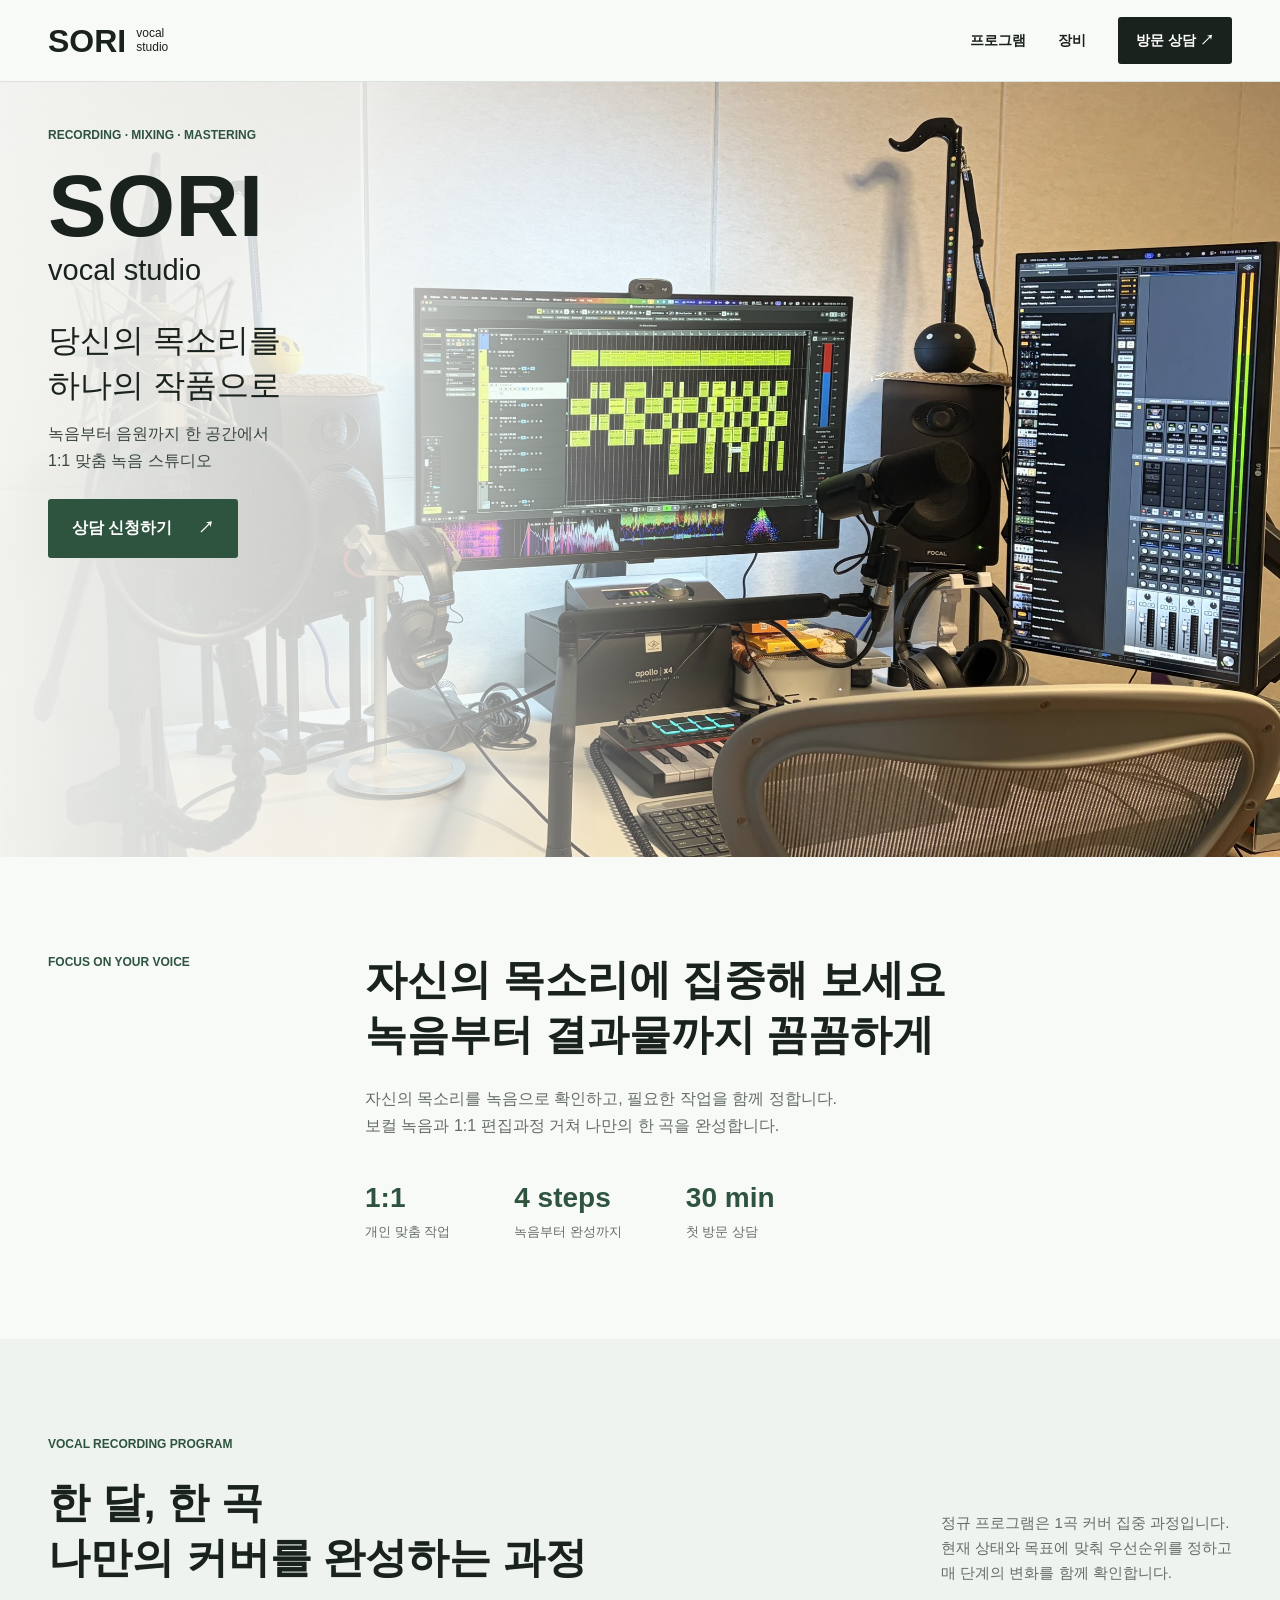
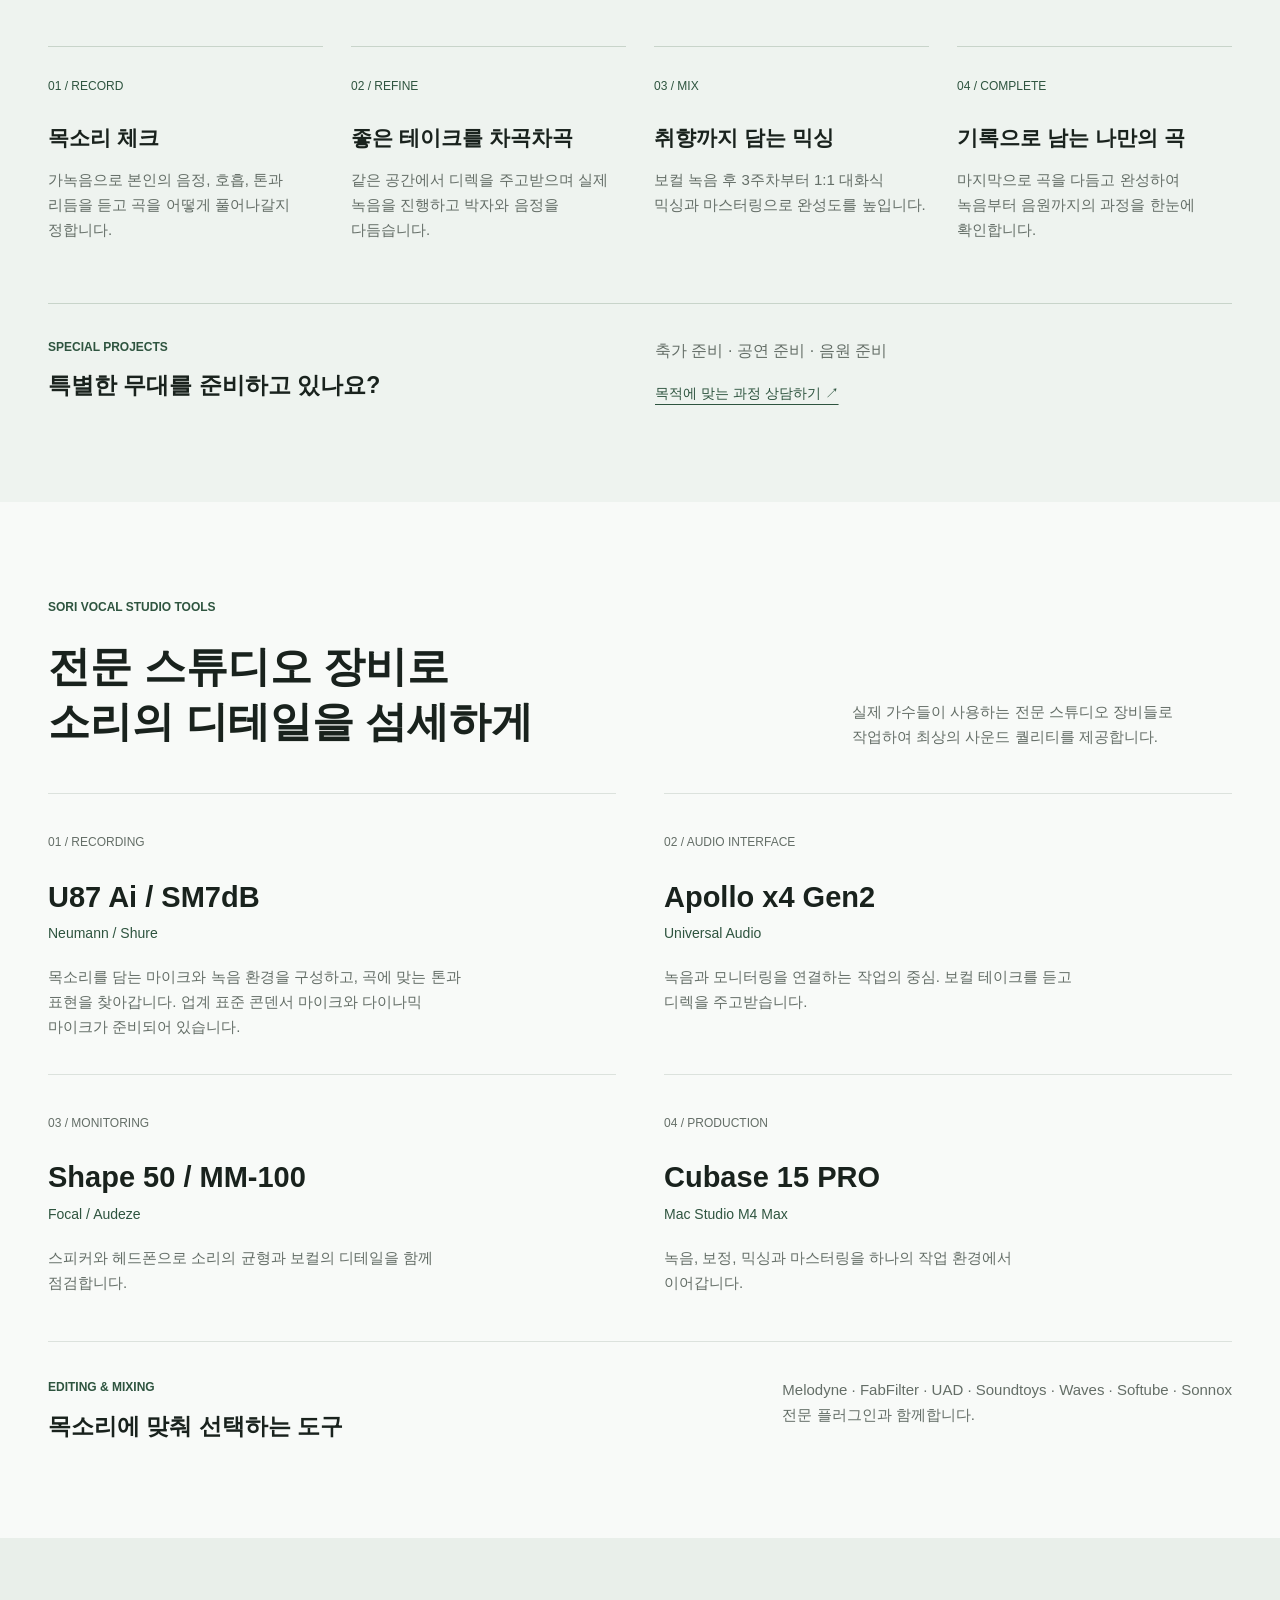
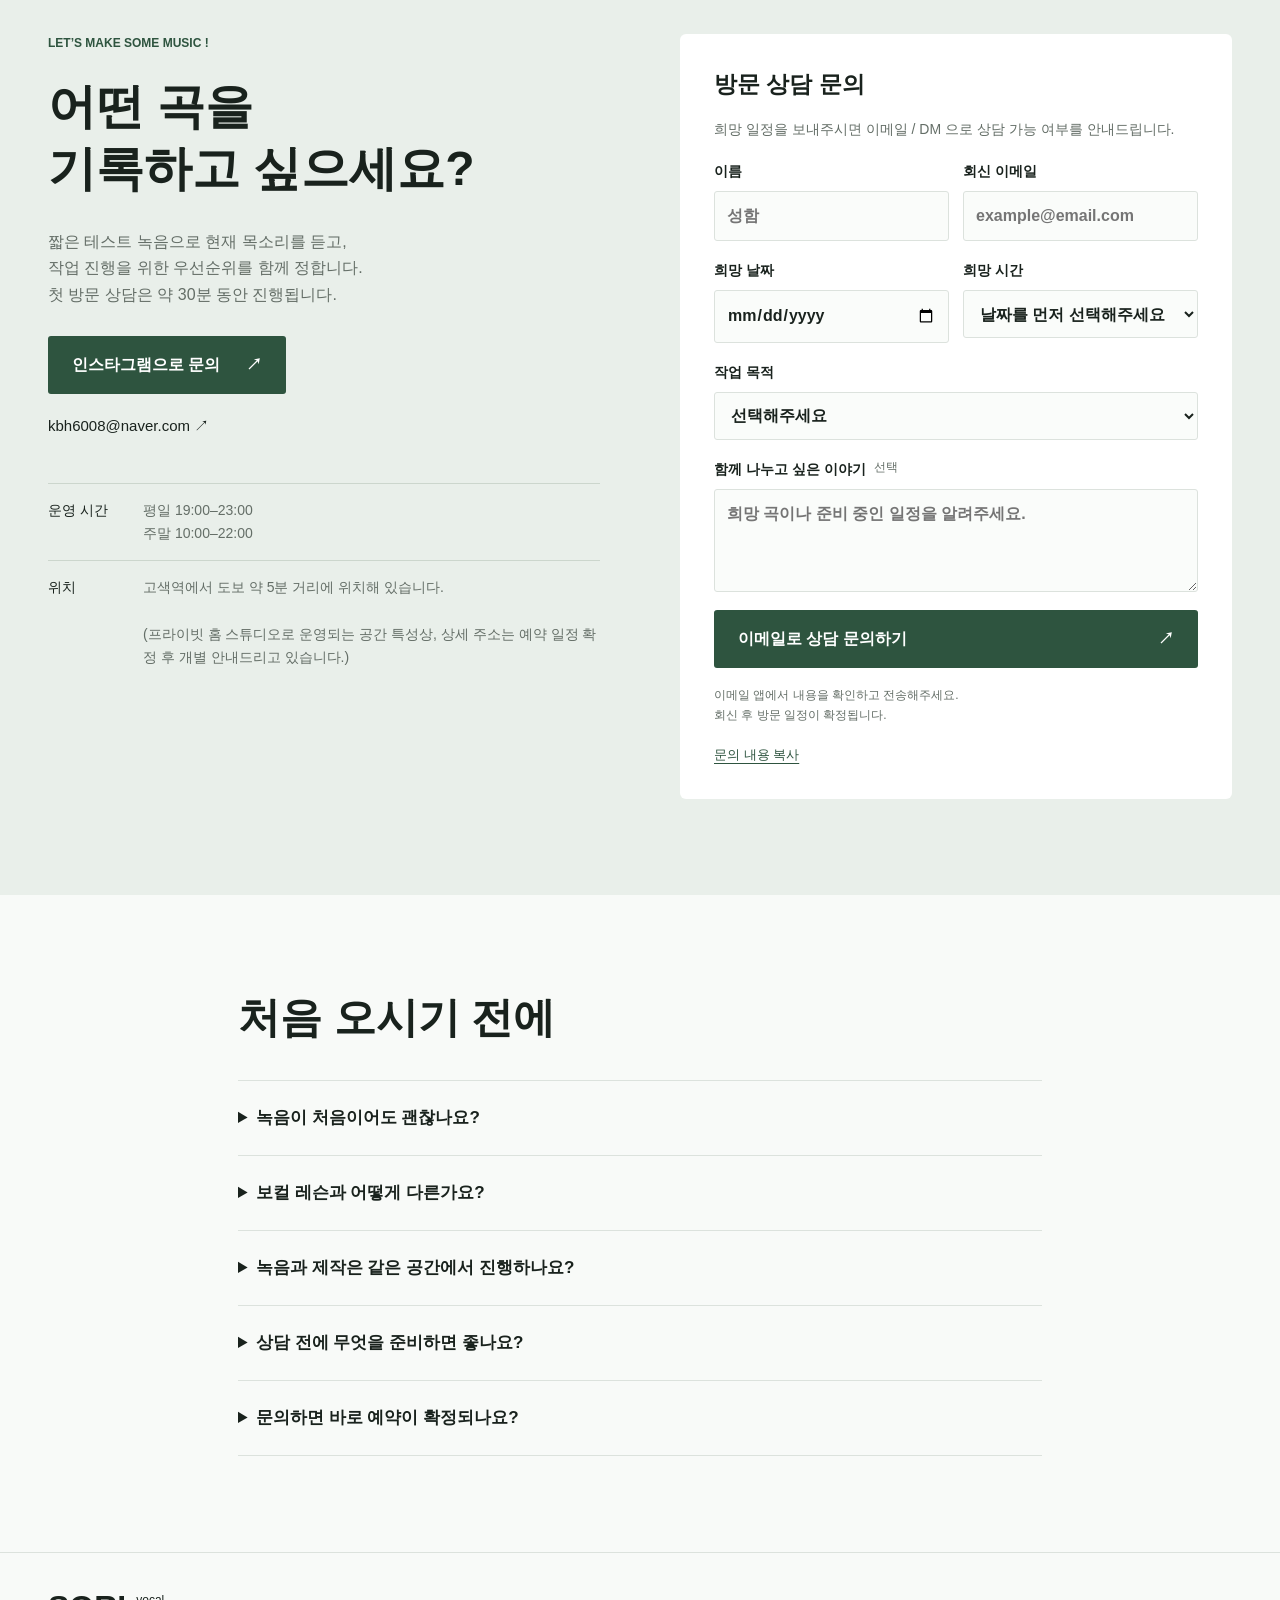
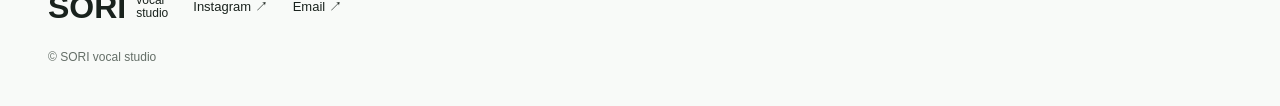
==== commit 00a34af3: "Replace studio hero with owner photo and remove render captions" ====
--- a/index.html
+++ b/index.html
@@ -1,7 +1,7 @@
 <!doctype html>
-<html lang="ko"><head><meta charset="utf-8"><meta name="viewport" content="width=device-width,initial-scale=1"><title>SORI vocal studio | 당신의 목소리를 하나의 작품으로</title><meta name="description" content="한 공간에서 함께하는 1:1 녹음, 보컬 디렉과 믹싱. SORI vocal studio에서 나만의 한 곡을 완성하세요."><meta property="og:title" content="SORI vocal studio"><meta property="og:description" content="당신의 목소리를 하나의 작품으로. 한 공간에서 함께하는 1:1 맞춤 녹음과 제작."><meta property="og:image" content="https://byeongbyeong.github.io/studio-assets/studio-room-bright.jpg"><meta property="og:image:alt" content="밝은 톤의 SORI 단일 작업 공간 설계 이미지"><meta property="og:type" content="website"><meta property="og:url" content="https://byeongbyeong.github.io/"><meta name="theme-color" content="#f8faf8"><link rel="stylesheet" href="styles.css?v=20261004"><script src="site.js?v=20261018" defer=""></script><style id="sori-custom-style">[hidden]{display:none!important}h1,h2,h3,p{overflow-wrap:anywhere}.hero{height:auto;max-height:none;min-height:calc(100svh - 125px)}.hero-copy{padding-bottom:100px}@media(max-width:600px){.hero{min-height:550px}}@media(max-width:600px){[data-edit-id="t2"]{font-size:27px!important}}@media(max-width:600px){[data-edit-id="t6"]{font-size:27px!important}}@media(max-width:600px){[data-edit-id="t25"]{font-size:27px!important}}@media(max-width:600px){[data-edit-id="t40"]{font-size:27px!important}}@media(max-width:600px){[data-edit-id="t58"]{font-size:34px!important}}@media(max-width:600px){[data-edit-id="t71"]{font-size:27px!important}}.eyebrow:empty,footer p:empty{display:none}</style></head>
+<html lang="ko"><head><meta charset="utf-8"><meta name="viewport" content="width=device-width,initial-scale=1"><title>SORI vocal studio | 당신의 목소리를 하나의 작품으로</title><meta name="description" content="한 공간에서 함께하는 1:1 녹음, 보컬 디렉과 믹싱. SORI vocal studio에서 나만의 한 곡을 완성하세요."><meta property="og:title" content="SORI vocal studio"><meta property="og:description" content="당신의 목소리를 하나의 작품으로. 한 공간에서 함께하는 1:1 맞춤 녹음과 제작."><meta property="og:image" content="https://byeongbyeong.github.io/studio-assets/studio-actual-20261031.jpg"><meta property="og:image:alt" content="SORI vocal studio 실제 녹음·제작 공간"><meta property="og:type" content="website"><meta property="og:url" content="https://byeongbyeong.github.io/"><meta name="theme-color" content="#f8faf8"><link rel="stylesheet" href="styles.css?v=20261004"><script src="site.js?v=20261018" defer=""></script><style id="sori-custom-style">[hidden]{display:none!important}h1,h2,h3,p{overflow-wrap:anywhere}.hero{height:auto;max-height:none;min-height:calc(100svh - 125px)}.hero-copy{padding-bottom:100px}@media(max-width:600px){.hero{min-height:550px}}@media(max-width:600px){[data-edit-id="t2"]{font-size:27px!important}}@media(max-width:600px){[data-edit-id="t6"]{font-size:27px!important}}@media(max-width:600px){[data-edit-id="t25"]{font-size:27px!important}}@media(max-width:600px){[data-edit-id="t40"]{font-size:27px!important}}@media(max-width:600px){[data-edit-id="t58"]{font-size:34px!important}}@media(max-width:600px){[data-edit-id="t71"]{font-size:27px!important}}.eyebrow:empty,footer p:empty{display:none}</style></head>
 <body><a class="skip" href="#main">본문 바로가기</a><header><a class="brand" href="#top">SORI<span>vocal<br>studio</span></a><nav aria-label="주요 메뉴"><a href="#space" hidden="">공간</a><a href="#process">프로그램</a><a href="#equipment">장비</a><a class="nav-cta" href="#contact">방문 상담 ↗</a></nav></header>
-<main id="main"><section class="hero" id="top" data-section-id="s0"><img src="studio-assets/studio-room-bright.webp" width="1672" height="941" alt="밝은 톤의 한 공간에 작업 책상과 녹음 마이크를 배치한 스튜디오 설계 이미지" fetchpriority="high" decoding="async" data-edit-id="hero-image" style="object-fit: cover;"><div class="hero-copy"><p class="eyebrow" data-edit-id="t0">RECORDING · MIXING · MASTERING</p><h1>SORI<span data-edit-id="t1">vocal studio</span></h1><p class="hero-line" data-edit-id="t2">당신의 목소리를<br>하나의 작품으로</p><p class="hero-desc" data-edit-id="t3" style="text-align: left;">녹음부터 음원까지 한 공간에서<br>1:1 맞춤 녹음 스튜디오</p><a class="button" href="#contact" data-edit-id="t4" style="text-align: left;">상담 신청하기<span>↗</span></a></div><div class="hero-foot"><span>ONE VOICE. ONE COMPLETE TRACK.</span><span>공간 설계 이미지 · 시공 시 변경될 수 있습니다.</span></div></section>
+<main id="main"><section class="hero" id="top" data-section-id="s0"><img src="studio-assets/studio-actual-20261031.webp" width="2400" height="1800" alt="SORI vocal studio의 마이크, 모니터 스피커와 녹음·믹싱 작업 공간" fetchpriority="high" decoding="async" data-edit-id="hero-image" style="object-fit: cover;"><div class="hero-copy"><p class="eyebrow" data-edit-id="t0">RECORDING · MIXING · MASTERING</p><h1>SORI<span data-edit-id="t1">vocal studio</span></h1><p class="hero-line" data-edit-id="t2">당신의 목소리를<br>하나의 작품으로</p><p class="hero-desc" data-edit-id="t3" style="text-align: left;">녹음부터 음원까지 한 공간에서<br>1:1 맞춤 녹음 스튜디오</p><a class="button" href="#contact" data-edit-id="t4" style="text-align: left;">상담 신청하기<span>↗</span></a></div></section>
 <section class="wrap intro" data-section-id="s1"><p class="eyebrow" data-edit-id="t5">FOCUS ON YOUR VOICE</p><div><h2 data-edit-id="t6">자신의 목소리에 집중해 보세요<br>녹음부터 결과물까지 꼼꼼하게</h2><p data-edit-id="t7">자신의 목소리를 녹음으로 확인하고, 필요한 작업을 함께 정합니다.<br>보컬 녹음과 1:1 편집과정 거쳐 나만의 한 곡을 완성합니다.</p><div class="facts"><span data-edit-id="t8"><b data-edit-id="t9">1:1</b>개인 맞춤 작업</span><span data-edit-id="t10"><b data-edit-id="t11">4 steps</b>녹음부터 완성까지</span><span data-edit-id="t12"><b data-edit-id="t13">30 min</b>첫 방문 상담</span></div></div></section>
 <section class="wrap space" id="space" data-section-id="s2" hidden=""><div class="section-head"><div><p class="eyebrow" data-edit-id="t14">ONE SHARED SPACE</p><h2 data-edit-id="t15">같은 공간에서.<br>더 가까이, 함께 완성.</h2></div><p data-edit-id="t16">녹음과 제작을 한곳에서 이어가는 1:1 스튜디오.<br>바로 옆에서 디렉을 주고받고 함께 들으며,<br>목소리에 맞는 작업 방향을 찾아갑니다.</p></div><figure><img id="space-image" src="studio-assets/studio-room-bright.webp" width="1672" height="941" loading="lazy" decoding="async" alt="작업 책상과 보컬 녹음 위치가 함께 있는 밝은 단일 공간 설계 이미지" style="object-position: 50% 50%; object-fit: contain;"><figcaption><b id="space-label" aria-live="polite">01 / SHARED STUDIO</b><span data-edit-id="t17">공간 설계 이미지 · 실제 시공 및 장비 배치는 달라질 수 있습니다.</span></figcaption></figure><div class="gallery-tabs" role="group" aria-label="스튜디오 설계 이미지 선택"><button type="button" data-image="studio-room-bright" aria-controls="space-image" class="selected" aria-pressed="true" data-src="studio-assets/studio-room-bright.webp" data-alt="작업 책상과 보컬 녹음 위치가 함께 있는 밝은 단일 공간 설계 이미지" data-position="50% 50%" data-fit="contain"><small>01</small><b data-edit-id="t18">공간 전경</b><span data-edit-id="t19">녹음 · 제작</span></button><button type="button" data-image="workstation-bright" aria-controls="space-image" aria-pressed="false" data-src="studio-assets/workstation-bright.webp" data-alt="같은 공간에서 녹음 디렉과 믹싱을 진행하는 작업 자리 설계 이미지" data-position="50% 50%" data-fit="contain"><small>02</small><b data-edit-id="t20">작업 자리</b><span data-edit-id="t21">디렉 · 믹싱</span></button><button type="button" data-image="studio-overview-bright" aria-controls="space-image" aria-pressed="false" data-src="studio-assets/studio-overview-bright.webp" data-alt="책상, 녹음 마이크와 출입 동선이 한 공간에 있는 스튜디오 배치 설계 이미지" data-position="50% 50%" data-fit="contain"><small>03</small><b data-edit-id="t22">공간 배치</b><span data-edit-id="t23">하나의 작업 동선</span></button></div></section>
 <section class="process" id="process" data-section-id="s3"><div class="wrap"><div class="section-head"><div><p class="eyebrow" data-edit-id="t24">VOCAL RECORDING PROGRAM</p><h2 data-edit-id="t25">한 달, 한 곡<br>나만의 커버를 완성하는 과정</h2></div><p data-edit-id="t26">정규 프로그램은 1곡 커버 집중 과정입니다.<br>현재 상태와 목표에 맞춰 우선순위를 정하고<br>매 단계의 변화를 함께 확인합니다.</p></div><ol class="steps"><li><span>01 / RECORD</span><h3 data-edit-id="t27">목소리 체크</h3><p data-edit-id="t28">가녹음으로 본인의 음정, 호흡, 톤과 리듬을 듣고 곡을 어떻게 풀어나갈지 정합니다.</p></li><li><span>02 / REFINE</span><h3 data-edit-id="t29">좋은 테이크를 차곡차곡</h3><p data-edit-id="t30">같은 공간에서 디렉을 주고받으며 실제 녹음을 진행하고 박자와 음정을 다듬습니다.</p></li><li><span>03 / MIX</span><h3 data-edit-id="t31">취향까지 담는 믹싱</h3><p data-edit-id="t32">보컬 녹음 후 3주차부터 1:1 대화식 믹싱과 마스터링으로 완성도를 높입니다.</p></li><li><span>04 / COMPLETE</span><h3 data-edit-id="t33">기록으로 남는 나만의 곡</h3><p data-edit-id="t34">마지막으로 곡을 다듬고 완성하여 녹음부터 음원까지의 과정을 한눈에 확인합니다.</p></li></ol><div class="special"><div><p class="eyebrow" data-edit-id="t35">SPECIAL PROJECTS</p><h3 data-edit-id="t36">특별한 무대를 준비하고 있나요?</h3></div><div><p data-edit-id="t37">축가 준비 · 공연 준비 · 음원 준비</p><a href="#contact" data-edit-id="t38">목적에 맞는 과정 상담하기 ↗</a></div></div></div></section>
